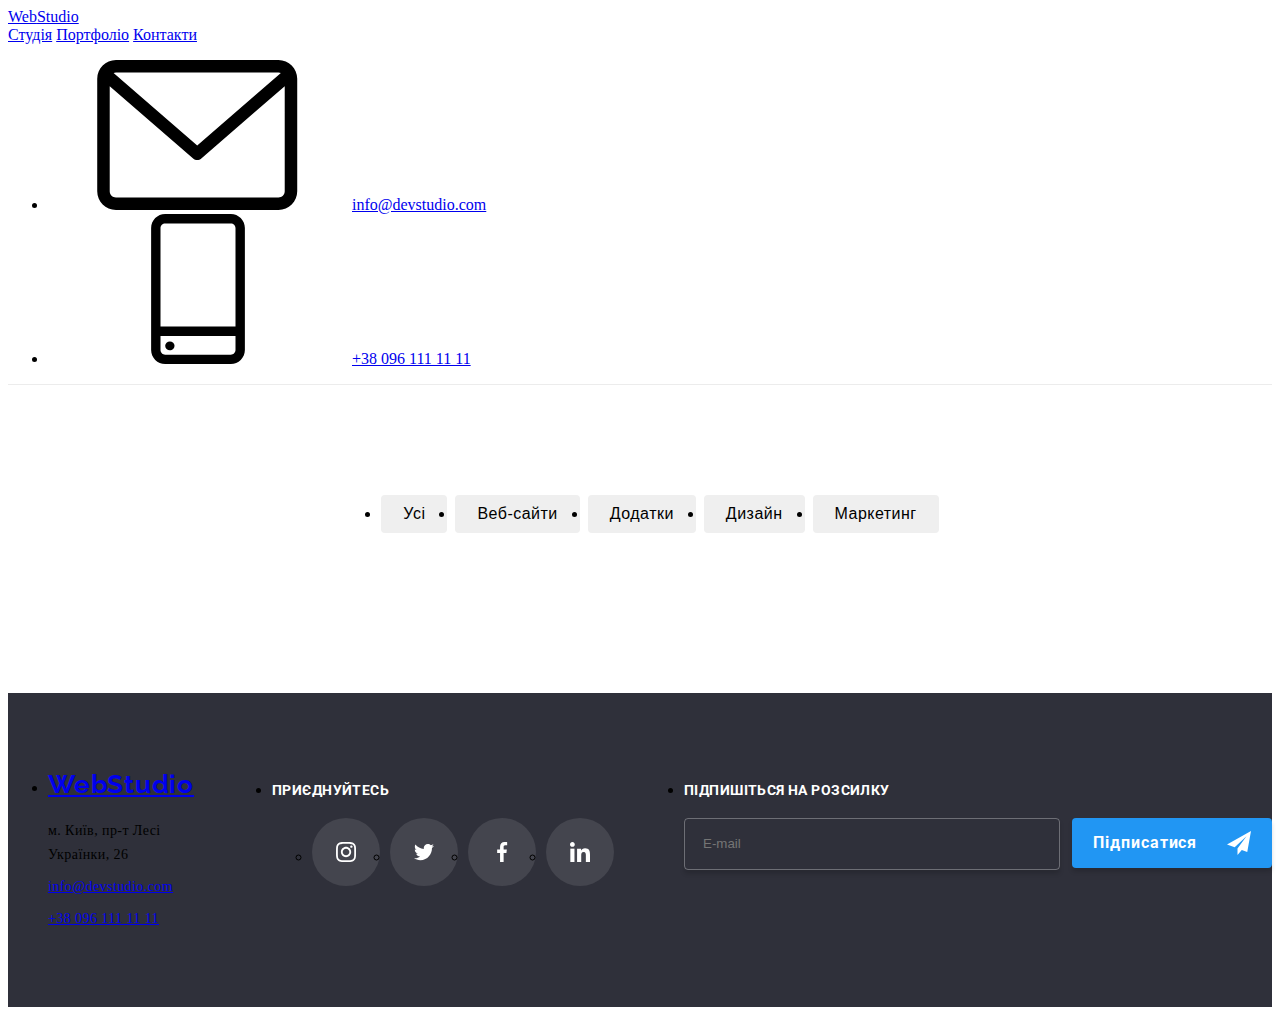
==== portfolio.html @ 3dcf2c0c "lel" ====
<!DOCTYPE html>
<html lang="en">
  <head>
    <meta charset="UTF-8" />
    <meta name="viewport" content="width=device-width, initial-scale=1.0" />
    <title>Document</title>
    <link href="https://unpkg.com/aos@2.3.1/dist/aos.css" rel="stylesheet" />
    <link rel="preconnect" href="https://fonts.googleapis.com" />
    <link rel="preconnect" href="https://fonts.static.com" crossorigin />
    <link
      href="https://fonts.googleapis.com/css2?family=Raleway:wght@700&family=Roboto:wght@400;500;700;900&display=swap"
      rel="stylesheet"
    />

    <link
      rel="stylesheet"
      href="https://cdnjs.cloudflare.com/ajax/libs/modern-normalize/2.0.0/modern-normalize.min.css"
      integrity="sha512-4xo8blKMVCiXpTaLzQSLSw3KFOVPWhm/TRtuPVc4WG6kUgjH6J03IBuG7JZPkcWMxJ5huwaBpOpnwYElP/m6wg=="
      crossorigin="anonymous"
      referrerpolicy="no-referrer"
    />
    <link rel="stylesheet" href="./css/portfoilio.min.css">
  </head>
  <body id="bigbox">
    <header class="top">
      <div class="container">
        <div class="top-container">
          <a href="./index.html" class="top-title"
            >Web<span class="top-span">Studio</span></a
          >
          <nav class="top-navigation">
            <a href="./index.html" class="top-link">Студія</a>
            <a href="./portfolio.html" class="top-link-now">Портфоліо</a>
            <a href="#footer-anchor" class="top-link">Контакти</a>
          </nav>
          <ul class="top-list">
            <li class="top-item">
              <svg class="email">
                <use href="./symboldefts/symbol-defs.svg#icon-mail"></use>
              </svg>
              <a href="mailto:info@devstudio.com" class="top-info"
                >info@devstudio.com</a
              >
            </li>
            <li class="top-item">
              <svg class="phone">
                <use href="./symboldefts/symbol-defs.svg#icon-smartphone"></use>
              </svg>
              <a href="tel:+380961111111" class="top-telephone"
                >+38 096 111 11 11</a
              >
            </li>
          </ul>
        </div>
      </div>
    </header>
    <section class="portfolio">
      <div class="container">
        <div class="portfolio__box">
          <ul class="portfolio__list">
            <li class="portfolio__item" id="portfolio-item">
              <button
                type="button"
                class="portfolio__button"
                onclick="filterSelection('all')"
              >
                Усі
              </button>
            </li>
            <li class="portfolio__item" id="portfolio-item">
              <button
                type="button"
                class="portfolio__button"
                onclick="filterSelection('webs')"
              >
                Веб-сайти
              </button>
            </li>
            <li class="portfolio__item" id="portfolio-item">
              <button
                type="button"
                class="portfolio__button"
                onclick="filterSelection('apps')"
              >
                Додатки
              </button>
            </li>
            <li class="portfolio__item" id="portfolio-item">
              <button
                type="button"
                class="portfolio__button"
                onclick="filterSelection('design')"
              >
                Дизайн
              </button>
            </li>
            <li class="portfolio__item" id="portfolio-item">
              <button
                type="button"
                class="portfolio__button"
                onclick="filterSelection('marketin')"
              >
                Маркетинг
              </button>
            </li>
          </ul>
          <ul class="portfolio__list2">
            <li class="portfolio__item2 webs all">
              <img
                src="./images-for-portfolio/technocrack.webp"
                alt="technocrack"
                class="portfolio__img"
              />
              <div class="portfolio__overlay-holder">
                <p class="porftolio__overlay-text">
                  Ресурс пропонує комплексні пропозиції з різним рівнем
                  функціоналу та сервісів. Все це дозволить відвідувачу отримати
                  вичерпні відомості про компанію чи приватну особу.
                </p>
              </div>
              <h3 class="portfolio__text">Технокряк</h3>
              <p class="portfolio__subtext">Веб-сайт</p>
            </li>
            <li class="portfolio__item2 design all">
              <img
                src="./images-for-portfolio/poster.webp"
                alt="poster"
                class="portfolio__img"
              />
              <div class="portfolio__overlay-holder">
                <p class="porftolio__overlay-text">
                  Ресурс пропонує комплексні пропозиції з різним рівнем
                  функціоналу та сервісів. Все це дозволить відвідувачу отримати
                  вичерпні відомості про компанію чи приватну особу.
                </p>
              </div>
              <h3 class="portfolio__text">Постер New Orlean vs Golden Star</h3>
              <p class="portfolio__subtext">Дизайн</p>
            </li>
            <li class="portfolio__item2 apps all">
              <img
                src="./images-for-portfolio/restauraunt.webp"
                alt="restauraunt"
                class="portfolio__img"
              />
              <div class="portfolio__overlay-holder">
                <p class="porftolio__overlay-text">
                  Ресурс пропонує комплексні пропозиції з різним рівнем
                  функціоналу та сервісів. Все це дозволить відвідувачу отримати
                  вичерпні відомості про компанію чи приватну особу.
                </p>
              </div>
              <h3 class="portfolio__text">Ресторан Seafood</h3>
              <p class="portfolio__subtext">Додаток</p>
            </li>
            <li class="portfolio__item2 marketin all">
              <img
                src="./images-for-portfolio/project-Prime.webp"
                alt="project-Prime"
                class="portfolio__img"
              />
              <div class="portfolio__overlay-holder">
                <p class="porftolio__overlay-text">
                  Ресурс пропонує комплексні пропозиції з різним рівнем
                  функціоналу та сервісів. Все це дозволить відвідувачу отримати
                  вичерпні відомості про компанію чи приватну особу.
                </p>
              </div>
              <h3 class="portfolio__text">Проєкт Prime</h3>
              <p class="portfolio__subtext">Маркетинг</p>
            </li>
            <li class="portfolio__item2 apps all">
              <img
                src="./images-for-portfolio/project-boxes.webp"
                alt="project-boxes"
                class="portfolio__img"
              />
              <div class="portfolio__overlay-holder">
                <p class="porftolio__overlay-text">
                  Ресурс пропонує комплексні пропозиції з різним рівнем
                  функціоналу та сервісів. Все це дозволить відвідувачу отримати
                  вичерпні відомості про компанію чи приватну особу.
                </p>
              </div>
              <h3 class="portfolio__text">Проєкт Boxes</h3>
              <p class="portfolio__subtext">Додаток</p>
            </li>
            <li class="portfolio__item2 webs all">
              <img
                src="./images-for-portfolio/inspiration.webp"
                alt="Inspiration"
                class="portfolio-img"
              />
              <div class="portfolio__overlay-holder">
                <p class="porftolio__overlay-text">
                  Ресурс пропонує комплексні пропозиції з різним рівнем
                  функціоналу та сервісів. Все це дозволить відвідувачу отримати
                  вичерпні відомості про компанію чи приватну особу.
                </p>
              </div>
              <h3 class="portfolio__text">Inspiration has no Borders</h3>
              <p class="portfolio__subtext">Веб-сайт</p>
            </li>
            <li class="portfolio__item2 design all">
              <img
                src="./images-for-portfolio/limited-Edition.webp"
                alt="limited-Edition"
                class="portfolio__img"
              />
              <div class="portfolio__overlay-holder">
                <p class="porftolio__overlay-text">
                  Ресурс пропонує комплексні пропозиції з різним рівнем
                  функціоналу та сервісів. Все це дозволить відвідувачу отримати
                  вичерпні відомості про компанію чи приватну особу.
                </p>
              </div>
              <h3 class="portfolio__text">Видання Limited Edition</h3>
              <p class="portfolio__subtext">Дизайн</p>
            </li>
            <li class="portfolio__item2 marketin all">
              <img
                src="./images-for-portfolio/project-lab.webp"
                alt="project-lab"
                class="portfolio__img"
              />
              <div class="portfolio__overlay-holder">
                <p class="porftolio__overlay-text">
                  Ресурс пропонує комплексні пропозиції з різним рівнем
                  функціоналу та сервісів. Все це дозволить відвідувачу отримати
                  вичерпні відомості про компанію чи приватну особу.
                </p>
              </div>
              <h3 class="portfolio__text">Проєкт LAB</h3>
              <p class="portfolio__subtext">Маркетинг</p>
            </li>
            <li class="portfolio__item2 apps all">
              <img
                src="./images-for-portfolio/growing-buisness.webp"
                alt=""
                class="portfolio__img"
              />
              <div class="portfolio__overlay-holder">
                <p class="porftolio__overlay-text">
                  Ресурс пропонує комплексні пропозиції з різним рівнем
                  функціоналу та сервісів. Все це дозволить відвідувачу отримати
                  вичерпні відомості про компанію чи приватну особу.
                </p>
              </div>
              <h3 class="portfolio__text">Growing Business</h3>
              <p class="portfolio__subtext">Додаток</p>
            </li>
          </ul>
        </div>
      </div>
    </section>
    <footer class="footer" id="footer-anchor">
      <div class="container">
        <ul class="footer__container">
          <li class="footer__item">
            <a href="./index.html" class="footer__title"
              >Web<span class="footer__span">Studio</span></a
            >
            <address class="footer__address">
              м. Київ, пр-т Лесі Українки, 26
            </address>
            <div class="footer__tel-mail">
              <a href="mailto:info@devstudio.com" class="footer__mailto"
                >info@devstudio.com</a
              >
              <a href="tel:+380961111111" class="footer__telephone"
                >+38 096 111 11 11</a
              >
            </div>
          </li>
          <li class="footer__item">
            <h2 class="footer__subtext">приєднуйтесь</h2>
            <ul class="footer__svg-list">
              <li class="footer__svg-item">
                <a href="" class="footer__svg-link">
                  <svg class="footer__svg">
                    <use
                      href="./symboldefts/symbol-defs.svg#icon-instagram"
                    ></use>
                  </svg>
                </a>
              </li>
              <li class="footer__svg-item">
                <a href="" class="footer__svg-link">
                  <svg class="footer__svg">
                    <use
                      href="./symboldefts/symbol-defs.svg#icon-twitter"
                    ></use>
                  </svg>
                </a>
              </li>
              <li class="footer__svg-item">
                <a href="" class="footer__svg-link">
                  <svg class="footer__svg">
                    <use
                      href="./symboldefts/symbol-defs.svg#icon-facebook"
                    ></use>
                  </svg>
                </a>
              </li>
              <li class="footer__svg-item">
                <a href="" class="footer__svg-link">
                  <svg class="footer__svg">
                    <use
                      href="./symboldefts/symbol-defs.svg#icon-linkedin"
                    ></use>
                  </svg>
                </a>
              </li>
            </ul>
          </li>
          <li>
            <h2 class="footer__subtext">Підпишіться на розсилку</h2>
            <div class="footer__emailinput-holder">
              <div class="footer__input-holder">
                <input type="email" placeholder="E-mail" class="footer__input" />
              </div>

              <div class="footer__button-holder">
                <button type="submit" class="footer__button">
                  Підписатися
                  <svg class="footer__button-svg">
                    <use href="./symboldefts/symbol-defs.svg#icon-send"></use>
                  </svg>
                </button>
              </div>
            </div>
          </li>
        </ul>
      </div>
    </footer>
    <script src="https://unpkg.com/aos@2.3.1/dist/aos.js"></script>
    <script>
      AOS.init();
    </script>
    <script src="./js/filter.js"></script>
  </body>
</html>
---- css/portfoilio.min.css ----
@keyframes animation-footer-input-holder{0%{transform:scale(1)}100%{transform:scale(1.1)}}.top{background-color:var(#fff);margin-left:auto;margin-right:auto}.top__container{display:flex;flex-direction:row}.top__title{color:#2196f3;font-family:Raleway;font-size:26px;font-weight:700;line-height:normal;letter-spacing:.78px;margin-top:24px;margin-bottom:24px}.top__span{color:var(#000);font-family:Raleway;font-size:26px;font-weight:700;line-height:normal;letter-spacing:.78px}.top__link-now{color:var(#212121);font-size:14px;font-weight:500;line-height:1.1;letter-spacing:.28px;position:relative;transition-duration:250ms;transition-timing-function:cubic-bezier(0.4, 0, 0.2, 1);transition-property:color}.top__link-now:focus{color:#2196f3;font-size:14px;font-weight:500;line-height:1.1;letter-spacing:.28px}.top__link-now{color:#2196f3}.top__link-now::after{content:"";height:4px;width:100%;border-radius:2px;background-color:#2196f3;display:block;top:43px;left:0;position:absolute}.top__link{color:var(#212121);font-size:14px;font-weight:500;line-height:1.1;letter-spacing:.28px;position:relative;transition-duration:250ms;transition-timing-function:cubic-bezier(0.4, 0, 0.2, 1);transition-property:color,background-color;padding-top:32px;padding-bottom:32px}.top__link:focus{color:#2196f3;font-size:14px;font-weight:500;line-height:1.1;letter-spacing:.28px}.top__link:hover{color:#2196f3}.top__link::after{content:"";height:4px;width:100%;border-radius:2px;background-color:#2196f3;opacity:0;bottom:0;left:0;position:absolute;display:block;transition-property:opacity,transform;transition-duration:250ms;transition-timing-function:cubic-bezier(0.4, 0, 0.2, 1);transform:scale(0)}.top__email{width:16px;height:12px;display:inline;fill:#afb1b8;margin-right:10px;transition-duration:250ms;transition-timing-function:cubic-bezier(0.4, 0, 0.2, 1);transition-property:fill}.top__phone{width:10px;height:16px;display:inline;fill:#afb1b8;margin-right:10px;transition-duration:250ms;transition-timing-function:cubic-bezier(0.4, 0, 0.2, 1);transition-property:fill}.top__link:hover::after{opacity:1;transform:scale(1)}.top__link:focus::after{content:"";height:4px;width:100%;border-radius:2px;background-color:#2196f3;display:block;bottom:0;left:0;position:absolute;border:none;outline:none}.top__navigation{display:flex;gap:50px;justify-content:center;align-items:center;margin-right:318px;margin-left:93px}.top__telephone{color:var(#757575);font-size:14px;font-weight:500;line-height:normal;letter-spacing:.28px;transition-duration:250ms;transition-timing-function:cubic-bezier(0.4, 0, 0.2, 1);transition-property:color}.top__telephone:focus{color:#2196f3;font-size:14px;font-weight:500;line-height:normal;letter-spacing:.28px}.top__telephone:hover{color:#2196f3;font-size:14px;font-weight:500;line-height:normal;letter-spacing:.28px}.top__info{color:var(#757575);font-size:14px;font-weight:500;line-height:normal;letter-spacing:.28px;transition-duration:250ms;transition-timing-function:cubic-bezier(0.4, 0, 0.2, 1);transition-property:color}.top__info:focus{color:#2196f3;font-size:14px;font-weight:500;line-height:normal;letter-spacing:.28px}.top__info:hover{color:#2196f3;font-size:14px;font-weight:500;line-height:normal;letter-spacing:.28px}.top__list{display:flex;align-items:center;gap:30px}.top__item{width:170px;display:flex;align-items:center;transition-duration:250ms;transition-timing-function:cubic-bezier(0.4, 0, 0.2, 1);transition-property:fill}.top__item:hover .top__email{fill:#2196f3}.top__item:hover .top__phone{fill:#2196f3}.portfolio{background-color:var(#fff);padding-top:94px;padding-bottom:94px;border-top:1px solid #ececec}.portfolio__list{display:flex;gap:8px;align-items:center;justify-content:center;margin-bottom:50px}.portfolio__button{color:var(#212121);background-color:var(#f5f4fa);text-align:center;font-size:16px;font-weight:500;line-height:26px;letter-spacing:.48px;border:none;border-radius:4px;padding-top:6px;padding-bottom:6px;padding-left:22px;padding-right:22px;transition-duration:250ms;transition-timing-function:cubic-bezier(0.4, 0, 0.2, 1);transition-property:box-shadow,background-color,color}.portfolio__button:hover{color:var(#fff);text-align:center;font-size:16px;font-weight:500;line-height:26px;letter-spacing:.48px;background-color:var(#2196f3);border-radius:4px;border-color:#f5f4fa;box-shadow:0 2px 2px 0 rgba(0,0,0,.12),0 1px 2px 0 rgba(0,0,0,.08),0 3px 1px 0 rgba(0,0,0,.1)}.portfolio__button:focus{color:var(#fff);text-align:center;font-size:16px;font-weight:500;line-height:26px;letter-spacing:.48px;background-color:var(#2196f3);border-radius:4px;border-color:#f5f4fa;box-shadow:0 2px 2px 0 rgba(0,0,0,.12),0 1px 2px 0 rgba(0,0,0,.08),0 3px 1px 0 rgba(0,0,0,.1)}.portfolio__list2{display:flex;flex-wrap:wrap;gap:30px;justify-content:center;align-items:center}.portfolio__item2{border:1px solid #eee;background:#fff;width:calc((100% - 60px)/3);position:relative;overflow:hidden;transition-duration:250ms;transition-timing-function:cubic-bezier(0.4, 0, 0.2, 1);transition-property:box-shadow;display:none}.portfolio__item2:hover{box-shadow:1px 4px 6px 0px rgba(0,0,0,.16),0px 4px 4px 0px rgba(0,0,0,.06),0px 1px 1px 0px rgba(0,0,0,.12)}.portfolio__img{width:370px;height:294px}.portfolio__text{color:var(#212121);font-size:18px;font-weight:700;line-height:36px;letter-spacing:1.08px;margin-top:20px;padding-left:24px;padding-right:24px}.portfolio__subtext{color:var(#757575);font-size:16px;font-weight:400;line-height:30px;letter-spacing:.48px;padding-bottom:20px;padding-left:24px;padding-right:24px;color:pin}.portfolio__item2:hover .portfolio__overlay-holder{opacity:1;transform:translateY(-25%)}.portfolio__overlay-holder{opacity:0;position:absolute;height:294px;top:18.5%;left:0;display:flex;align-items:center;width:370px;height:294px;background-color:rgba(33,150,243,.9);padding-left:24px;padding-right:24px;transition-duration:250ms;transition-timing-function:cubic-bezier(0.4, 0, 0.2, 1);transition-property:opacity,transform}.portfolio__overlay-text{color:#fff;font-family:Roboto;font-size:18px;font-style:normal;font-weight:400;line-height:28px;letter-spacing:.54px}.footer{background-color:#2f303a;padding-top:60px;padding-bottom:60px}.footer__tel-mail{display:flex;flex-direction:column;flex-wrap:wrap}.footer__title{color:var(#2196f3);font-family:Raleway;font-size:26px;font-weight:700;line-height:normal;letter-spacing:.78px}.footer__span{color:var(#fff);font-family:Raleway;font-size:26px;font-style:normal;font-weight:700;line-height:normal;letter-spacing:.78px}.footer__address{color:var(#fff);font-size:14px;font-style:normal;font-weight:400;line-height:24px;letter-spacing:.42px;margin-top:20px;margin-bottom:8px}.footer__mailto{color:var(rgba(255, 255, 255, 0.6));font-size:14px;font-weight:400;line-height:24px;letter-spacing:.42px;margin-bottom:8px}.footer__telephone{color:var(rgba(255, 255, 255, 0.6));font-size:14px;font-weight:400;line-height:24px;letter-spacing:.42px}.footer__svg-item:hover .footer__svg{fill:#fff}.footer__svg-list{display:flex;gap:10px}.footer__svg{width:20px;height:20px;fill:#fff;transition-duration:250ms;transition-timing-function:cubic-bezier(0.4, 0, 0.2, 1);transition-property:fill}.footer__svg-item:hover{background-color:#2196f3;border-radius:50%}.footer__svg-item:focus{background-color:#2196f3;border-radius:50%}.footer__svg-link{width:44px;height:44px;text-align:center;display:flex;align-items:center;justify-content:center;border-radius:50%;width:44px;height:44px;padding-left:12px;padding-top:12px;padding-right:12px;padding-bottom:12px;border-radius:50%;background-color:rgba(255,255,255,.1);transition-duration:250ms;transition-timing-function:cubic-bezier(0.4, 0, 0.2, 1);transition-property:border,background-color}.footer__svg-link:focus{outline:none;border:1px solid #2196f3;background-color:#2196f3}.footer__svg-item{border-radius:50%;transition-duration:250ms;transition-timing-function:cubic-bezier(0.4, 0, 0.2, 1);transition-property:border-radius,background-color}.footer__container{display:flex;gap:70px}.footer__subtext{color:#fff;margin-bottom:20px;font-family:Roboto;font-size:14px;font-style:normal;font-weight:700;line-height:normal;letter-spacing:.42px;text-transform:uppercase;margin-right:90px}.footer__input-holder{width:358px;height:50px;border-radius:4px;border:1px solid rgba(255,255,255,.3);background:rgba(33,150,243,0);box-shadow:0px 4px 4px 0px rgba(0,0,0,.15);display:flex;align-items:center;padding-left:16px}.footer__input{background-color:#2f303a;outline:none;border:none;color:rgba(255,255,255,.6)}.footer__emailinput-holder{display:flex;animation-name:animation-footer-input-holder;animation-timing-function:linear;animation-duration:1.5s;animation-iteration-count:infinite;animation-direction:alternate-reverse}.footer__svg-link:focus .footer__svg{fill:#fff}.footer__button{margin-left:12px;border-radius:4px;background:#2196f3;box-shadow:0px 4px 4px 0px rgba(0,0,0,.15);width:200px;height:50px;border:none;color:#fff;text-align:center;font-family:Roboto;font-size:16px;font-style:normal;font-weight:700;line-height:30px;letter-spacing:.96px;fill:#fff;display:flex;align-items:center;justify-content:space-around}.footer__button-svg{width:24px;height:24px}.show{display:block}/*# sourceMappingURL=portfoilio.min.css.map */
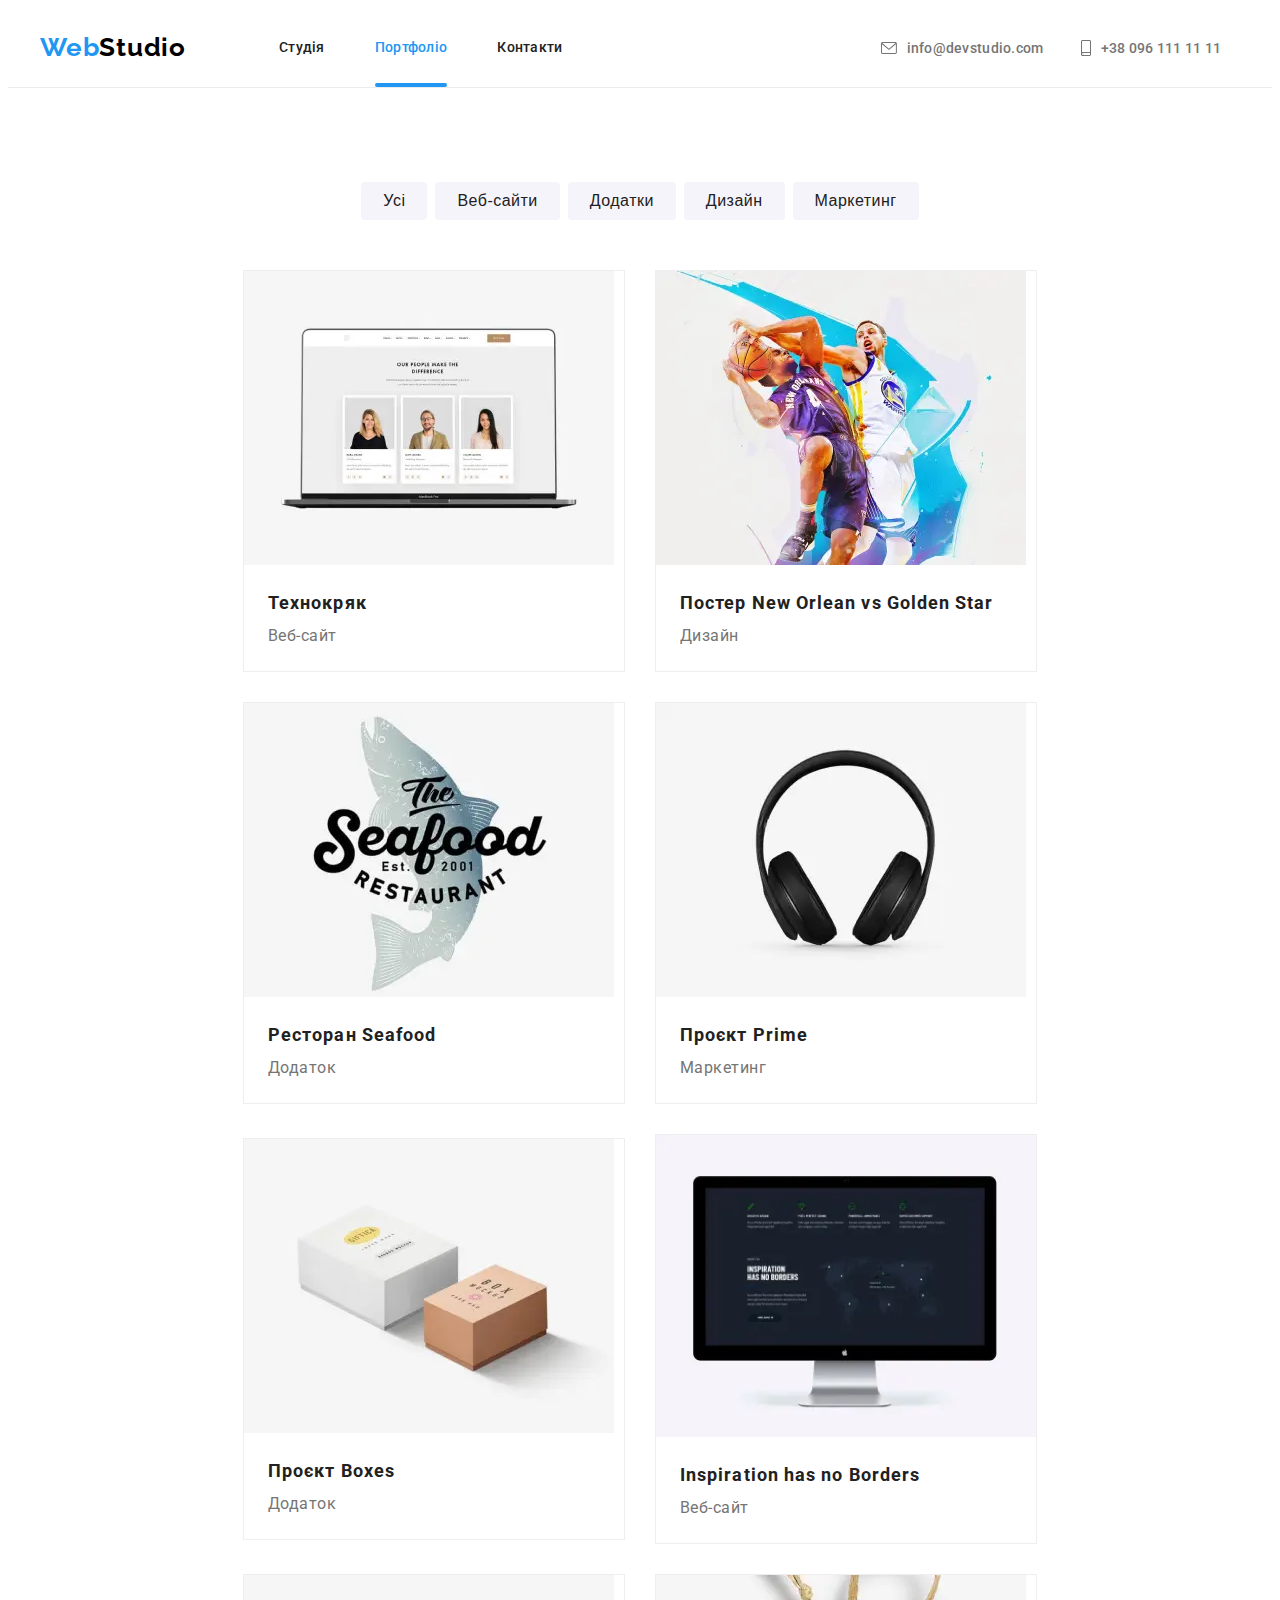
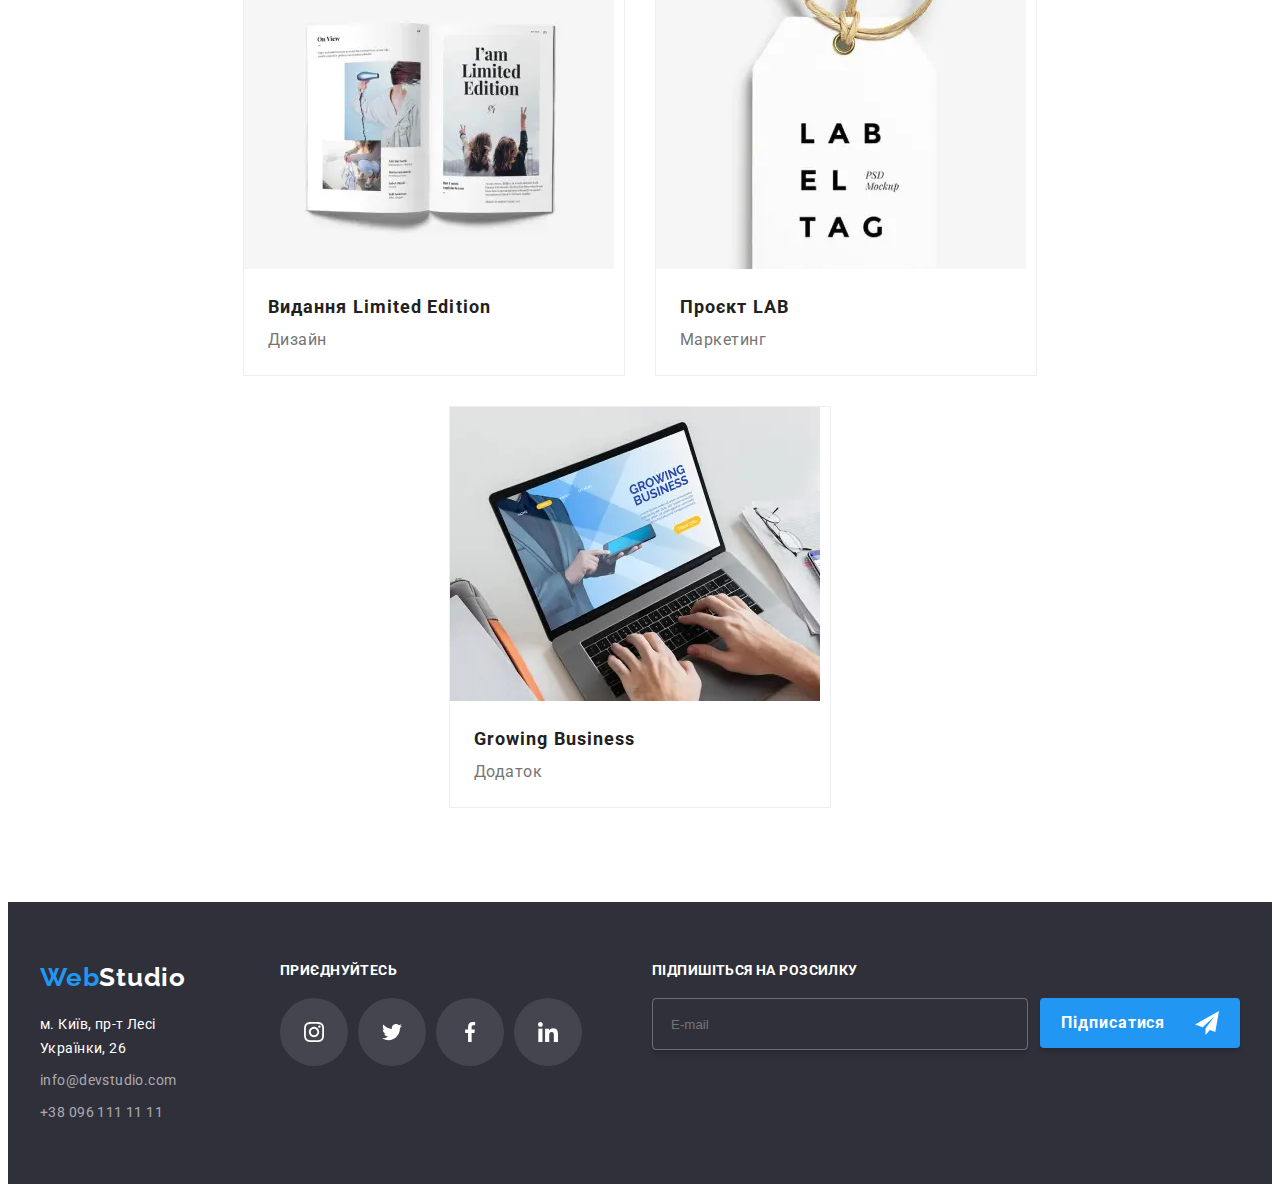
==== commit ce9d676a: "dz-10" ====
--- a/portfolio.html
+++ b/portfolio.html
@@ -24,29 +24,29 @@
   <body id="bigbox">
     <header class="top">
       <div class="container">
-        <div class="top-container">
-          <a href="./index.html" class="top-title"
-            >Web<span class="top-span">Studio</span></a
+        <div class="top__container">
+          <a href="./index.html" class="top__title"
+            >Web<span class="top__span">Studio</span></a
           >
-          <nav class="top-navigation">
-            <a href="./index.html" class="top-link">Студія</a>
-            <a href="./portfolio.html" class="top-link-now">Портфоліо</a>
-            <a href="#footer-anchor" class="top-link">Контакти</a>
+          <nav class="top__navigation">
+            <a href="./index.html" class="top__link">Студія</a>
+            <a href="./portfolio.html" class="top__link-now">Портфоліо</a>
+            <a href="#footer-anchor" class="top__link">Контакти</a>
           </nav>
-          <ul class="top-list">
-            <li class="top-item">
-              <svg class="email">
+          <ul class="top__list">
+            <li class="top__item">
+              <svg class="top__email">
                 <use href="./symboldefts/symbol-defs.svg#icon-mail"></use>
               </svg>
-              <a href="mailto:info@devstudio.com" class="top-info"
+              <a href="mailto:info@devstudio.com" class="top__info"
                 >info@devstudio.com</a
               >
             </li>
-            <li class="top-item">
-              <svg class="phone">
+            <li class="top__item">
+              <svg class="top__phone">
                 <use href="./symboldefts/symbol-defs.svg#icon-smartphone"></use>
               </svg>
-              <a href="tel:+380961111111" class="top-telephone"
+              <a href="tel:+380961111111" class="top__telephone"
                 >+38 096 111 11 11</a
               >
             </li>
--- a/css/portfoilio.min.css
+++ b/css/portfoilio.min.css
@@ -1 +1 @@
-@keyframes animation-footer-input-holder{0%{transform:scale(1)}100%{transform:scale(1.1)}}.top{background-color:var(#fff);margin-left:auto;margin-right:auto}.top__container{display:flex;flex-direction:row}.top__title{color:#2196f3;font-family:Raleway;font-size:26px;font-weight:700;line-height:normal;letter-spacing:.78px;margin-top:24px;margin-bottom:24px}.top__span{color:var(#000);font-family:Raleway;font-size:26px;font-weight:700;line-height:normal;letter-spacing:.78px}.top__link-now{color:var(#212121);font-size:14px;font-weight:500;line-height:1.1;letter-spacing:.28px;position:relative;transition-duration:250ms;transition-timing-function:cubic-bezier(0.4, 0, 0.2, 1);transition-property:color}.top__link-now:focus{color:#2196f3;font-size:14px;font-weight:500;line-height:1.1;letter-spacing:.28px}.top__link-now{color:#2196f3}.top__link-now::after{content:"";height:4px;width:100%;border-radius:2px;background-color:#2196f3;display:block;top:43px;left:0;position:absolute}.top__link{color:var(#212121);font-size:14px;font-weight:500;line-height:1.1;letter-spacing:.28px;position:relative;transition-duration:250ms;transition-timing-function:cubic-bezier(0.4, 0, 0.2, 1);transition-property:color,background-color;padding-top:32px;padding-bottom:32px}.top__link:focus{color:#2196f3;font-size:14px;font-weight:500;line-height:1.1;letter-spacing:.28px}.top__link:hover{color:#2196f3}.top__link::after{content:"";height:4px;width:100%;border-radius:2px;background-color:#2196f3;opacity:0;bottom:0;left:0;position:absolute;display:block;transition-property:opacity,transform;transition-duration:250ms;transition-timing-function:cubic-bezier(0.4, 0, 0.2, 1);transform:scale(0)}.top__email{width:16px;height:12px;display:inline;fill:#afb1b8;margin-right:10px;transition-duration:250ms;transition-timing-function:cubic-bezier(0.4, 0, 0.2, 1);transition-property:fill}.top__phone{width:10px;height:16px;display:inline;fill:#afb1b8;margin-right:10px;transition-duration:250ms;transition-timing-function:cubic-bezier(0.4, 0, 0.2, 1);transition-property:fill}.top__link:hover::after{opacity:1;transform:scale(1)}.top__link:focus::after{content:"";height:4px;width:100%;border-radius:2px;background-color:#2196f3;display:block;bottom:0;left:0;position:absolute;border:none;outline:none}.top__navigation{display:flex;gap:50px;justify-content:center;align-items:center;margin-right:318px;margin-left:93px}.top__telephone{color:var(#757575);font-size:14px;font-weight:500;line-height:normal;letter-spacing:.28px;transition-duration:250ms;transition-timing-function:cubic-bezier(0.4, 0, 0.2, 1);transition-property:color}.top__telephone:focus{color:#2196f3;font-size:14px;font-weight:500;line-height:normal;letter-spacing:.28px}.top__telephone:hover{color:#2196f3;font-size:14px;font-weight:500;line-height:normal;letter-spacing:.28px}.top__info{color:var(#757575);font-size:14px;font-weight:500;line-height:normal;letter-spacing:.28px;transition-duration:250ms;transition-timing-function:cubic-bezier(0.4, 0, 0.2, 1);transition-property:color}.top__info:focus{color:#2196f3;font-size:14px;font-weight:500;line-height:normal;letter-spacing:.28px}.top__info:hover{color:#2196f3;font-size:14px;font-weight:500;line-height:normal;letter-spacing:.28px}.top__list{display:flex;align-items:center;gap:30px}.top__item{width:170px;display:flex;align-items:center;transition-duration:250ms;transition-timing-function:cubic-bezier(0.4, 0, 0.2, 1);transition-property:fill}.top__item:hover .top__email{fill:#2196f3}.top__item:hover .top__phone{fill:#2196f3}.portfolio{background-color:var(#fff);padding-top:94px;padding-bottom:94px;border-top:1px solid #ececec}.portfolio__list{display:flex;gap:8px;align-items:center;justify-content:center;margin-bottom:50px}.portfolio__button{color:var(#212121);background-color:var(#f5f4fa);text-align:center;font-size:16px;font-weight:500;line-height:26px;letter-spacing:.48px;border:none;border-radius:4px;padding-top:6px;padding-bottom:6px;padding-left:22px;padding-right:22px;transition-duration:250ms;transition-timing-function:cubic-bezier(0.4, 0, 0.2, 1);transition-property:box-shadow,background-color,color}.portfolio__button:hover{color:var(#fff);text-align:center;font-size:16px;font-weight:500;line-height:26px;letter-spacing:.48px;background-color:var(#2196f3);border-radius:4px;border-color:#f5f4fa;box-shadow:0 2px 2px 0 rgba(0,0,0,.12),0 1px 2px 0 rgba(0,0,0,.08),0 3px 1px 0 rgba(0,0,0,.1)}.portfolio__button:focus{color:var(#fff);text-align:center;font-size:16px;font-weight:500;line-height:26px;letter-spacing:.48px;background-color:var(#2196f3);border-radius:4px;border-color:#f5f4fa;box-shadow:0 2px 2px 0 rgba(0,0,0,.12),0 1px 2px 0 rgba(0,0,0,.08),0 3px 1px 0 rgba(0,0,0,.1)}.portfolio__list2{display:flex;flex-wrap:wrap;gap:30px;justify-content:center;align-items:center}.portfolio__item2{border:1px solid #eee;background:#fff;width:calc((100% - 60px)/3);position:relative;overflow:hidden;transition-duration:250ms;transition-timing-function:cubic-bezier(0.4, 0, 0.2, 1);transition-property:box-shadow;display:none}.portfolio__item2:hover{box-shadow:1px 4px 6px 0px rgba(0,0,0,.16),0px 4px 4px 0px rgba(0,0,0,.06),0px 1px 1px 0px rgba(0,0,0,.12)}.portfolio__img{width:370px;height:294px}.portfolio__text{color:var(#212121);font-size:18px;font-weight:700;line-height:36px;letter-spacing:1.08px;margin-top:20px;padding-left:24px;padding-right:24px}.portfolio__subtext{color:var(#757575);font-size:16px;font-weight:400;line-height:30px;letter-spacing:.48px;padding-bottom:20px;padding-left:24px;padding-right:24px;color:pin}.portfolio__item2:hover .portfolio__overlay-holder{opacity:1;transform:translateY(-25%)}.portfolio__overlay-holder{opacity:0;position:absolute;height:294px;top:18.5%;left:0;display:flex;align-items:center;width:370px;height:294px;background-color:rgba(33,150,243,.9);padding-left:24px;padding-right:24px;transition-duration:250ms;transition-timing-function:cubic-bezier(0.4, 0, 0.2, 1);transition-property:opacity,transform}.portfolio__overlay-text{color:#fff;font-family:Roboto;font-size:18px;font-style:normal;font-weight:400;line-height:28px;letter-spacing:.54px}.footer{background-color:#2f303a;padding-top:60px;padding-bottom:60px}.footer__tel-mail{display:flex;flex-direction:column;flex-wrap:wrap}.footer__title{color:var(#2196f3);font-family:Raleway;font-size:26px;font-weight:700;line-height:normal;letter-spacing:.78px}.footer__span{color:var(#fff);font-family:Raleway;font-size:26px;font-style:normal;font-weight:700;line-height:normal;letter-spacing:.78px}.footer__address{color:var(#fff);font-size:14px;font-style:normal;font-weight:400;line-height:24px;letter-spacing:.42px;margin-top:20px;margin-bottom:8px}.footer__mailto{color:var(rgba(255, 255, 255, 0.6));font-size:14px;font-weight:400;line-height:24px;letter-spacing:.42px;margin-bottom:8px}.footer__telephone{color:var(rgba(255, 255, 255, 0.6));font-size:14px;font-weight:400;line-height:24px;letter-spacing:.42px}.footer__svg-item:hover .footer__svg{fill:#fff}.footer__svg-list{display:flex;gap:10px}.footer__svg{width:20px;height:20px;fill:#fff;transition-duration:250ms;transition-timing-function:cubic-bezier(0.4, 0, 0.2, 1);transition-property:fill}.footer__svg-item:hover{background-color:#2196f3;border-radius:50%}.footer__svg-item:focus{background-color:#2196f3;border-radius:50%}.footer__svg-link{width:44px;height:44px;text-align:center;display:flex;align-items:center;justify-content:center;border-radius:50%;width:44px;height:44px;padding-left:12px;padding-top:12px;padding-right:12px;padding-bottom:12px;border-radius:50%;background-color:rgba(255,255,255,.1);transition-duration:250ms;transition-timing-function:cubic-bezier(0.4, 0, 0.2, 1);transition-property:border,background-color}.footer__svg-link:focus{outline:none;border:1px solid #2196f3;background-color:#2196f3}.footer__svg-item{border-radius:50%;transition-duration:250ms;transition-timing-function:cubic-bezier(0.4, 0, 0.2, 1);transition-property:border-radius,background-color}.footer__container{display:flex;gap:70px}.footer__subtext{color:#fff;margin-bottom:20px;font-family:Roboto;font-size:14px;font-style:normal;font-weight:700;line-height:normal;letter-spacing:.42px;text-transform:uppercase;margin-right:90px}.footer__input-holder{width:358px;height:50px;border-radius:4px;border:1px solid rgba(255,255,255,.3);background:rgba(33,150,243,0);box-shadow:0px 4px 4px 0px rgba(0,0,0,.15);display:flex;align-items:center;padding-left:16px}.footer__input{background-color:#2f303a;outline:none;border:none;color:rgba(255,255,255,.6)}.footer__emailinput-holder{display:flex;animation-name:animation-footer-input-holder;animation-timing-function:linear;animation-duration:1.5s;animation-iteration-count:infinite;animation-direction:alternate-reverse}.footer__svg-link:focus .footer__svg{fill:#fff}.footer__button{margin-left:12px;border-radius:4px;background:#2196f3;box-shadow:0px 4px 4px 0px rgba(0,0,0,.15);width:200px;height:50px;border:none;color:#fff;text-align:center;font-family:Roboto;font-size:16px;font-style:normal;font-weight:700;line-height:30px;letter-spacing:.96px;fill:#fff;display:flex;align-items:center;justify-content:space-around}.footer__button-svg{width:24px;height:24px}.show{display:block}/*# sourceMappingURL=portfoilio.min.css.map */+.container{width:1200px;margin:0 auto;padding-left:15px;padding-right:15px}#bigbox{background-color:#fff;font-family:Roboto}@keyframes animation-footer-input-holder{0%{transform:scale(1)}100%{transform:scale(1.1)}}h1,h2,h3,p,a{margin:0}li,ul{padding:0;margin:0;list-style:none}button{cursor:pointer}a{text-decoration:none}img{display:block;width:100%;max-width:100%}.top{background-color:#fff;margin-left:auto;margin-right:auto}.top__container{display:flex;flex-direction:row}.top__title{color:#2196f3;font-family:Raleway;font-size:26px;font-weight:700;line-height:normal;letter-spacing:.78px;margin-top:24px;margin-bottom:24px}.top__span{color:#000;font-family:Raleway;font-size:26px;font-weight:700;line-height:normal;letter-spacing:.78px}.top__link-now{color:#212121;font-size:14px;font-weight:500;line-height:1.1;letter-spacing:.28px;position:relative;transition-duration:250ms;transition-timing-function:cubic-bezier(0.4, 0, 0.2, 1);transition-property:color}.top__link-now:focus{color:#2196f3;font-size:14px;font-weight:500;line-height:1.1;letter-spacing:.28px}.top__link-now{color:#2196f3}.top__link-now::after{content:"";height:4px;width:100%;border-radius:2px;background-color:#2196f3;display:block;top:43px;left:0;position:absolute}.top__link{color:#212121;font-size:14px;font-weight:500;line-height:1.1;letter-spacing:.28px;position:relative;transition-duration:250ms;transition-timing-function:cubic-bezier(0.4, 0, 0.2, 1);transition-property:color,background-color;padding-top:32px;padding-bottom:32px}.top__link:focus{color:#2196f3;font-size:14px;font-weight:500;line-height:1.1;letter-spacing:.28px}.top__link:hover{color:#2196f3}.top__link::after{content:"";height:4px;width:100%;border-radius:2px;background-color:#2196f3;opacity:0;bottom:0;left:0;position:absolute;display:block;transition-property:opacity,transform;transition-duration:250ms;transition-timing-function:cubic-bezier(0.4, 0, 0.2, 1);transform:scale(0)}.top__email{width:16px;height:12px;display:inline;fill:#757575;margin-right:10px;transition-duration:250ms;transition-timing-function:cubic-bezier(0.4, 0, 0.2, 1);transition-property:fill}.top__phone{width:10px;height:16px;display:inline;fill:#757575;margin-right:10px;transition-duration:250ms;transition-timing-function:cubic-bezier(0.4, 0, 0.2, 1);transition-property:fill}.top__link:hover::after{opacity:1;transform:scale(1)}.top__link:focus::after{content:"";height:4px;width:100%;border-radius:2px;background-color:#2196f3;display:block;bottom:0;left:0;position:absolute;border:none;outline:none}.top__navigation{display:flex;gap:50px;justify-content:center;align-items:center;margin-right:318px;margin-left:93px}.top__telephone{color:#757575;font-size:14px;font-weight:500;line-height:normal;letter-spacing:.28px;transition-duration:250ms;transition-timing-function:cubic-bezier(0.4, 0, 0.2, 1);transition-property:color}.top__telephone:focus{color:#2196f3;font-size:14px;font-weight:500;line-height:normal;letter-spacing:.28px}.top__telephone:hover{color:#2196f3;font-size:14px;font-weight:500;line-height:normal;letter-spacing:.28px}.top__info{color:#757575;font-size:14px;font-weight:500;line-height:normal;letter-spacing:.28px;transition-duration:250ms;transition-timing-function:cubic-bezier(0.4, 0, 0.2, 1);transition-property:color}.top__info:focus{color:#2196f3;font-size:14px;font-weight:500;line-height:normal;letter-spacing:.28px}.top__info:hover{color:#2196f3;font-size:14px;font-weight:500;line-height:normal;letter-spacing:.28px}.top__list{display:flex;align-items:center;gap:30px}.top__item{width:170px;display:flex;align-items:center;transition-duration:250ms;transition-timing-function:cubic-bezier(0.4, 0, 0.2, 1);transition-property:fill}.top__item:hover .top__email{fill:#2196f3}.top__item:hover .top__phone{fill:#2196f3}.portfolio{background-color:#fff;padding-top:94px;padding-bottom:94px;border-top:1px solid #ececec}.portfolio__list{display:flex;gap:8px;align-items:center;justify-content:center;margin-bottom:50px}.portfolio__button{color:#212121;background-color:#f5f4fa;text-align:center;font-size:16px;font-weight:500;line-height:26px;letter-spacing:.48px;border:none;border-radius:4px;padding-top:6px;padding-bottom:6px;padding-left:22px;padding-right:22px;transition-duration:250ms;transition-timing-function:cubic-bezier(0.4, 0, 0.2, 1);transition-property:box-shadow,background-color,color}.portfolio__button:hover{color:#fff;text-align:center;font-size:16px;font-weight:500;line-height:26px;letter-spacing:.48px;background-color:#2196f3;border-radius:4px;border-color:#f5f4fa;box-shadow:0 2px 2px 0 rgba(0,0,0,.12),0 1px 2px 0 rgba(0,0,0,.08),0 3px 1px 0 rgba(0,0,0,.1)}.portfolio__button:focus{color:#fff;text-align:center;font-size:16px;font-weight:500;line-height:26px;letter-spacing:.48px;background-color:#2196f3;border-radius:4px;border-color:#f5f4fa;box-shadow:0 2px 2px 0 rgba(0,0,0,.12),0 1px 2px 0 rgba(0,0,0,.08),0 3px 1px 0 rgba(0,0,0,.1)}.portfolio__list2{display:flex;flex-wrap:wrap;gap:30px;justify-content:center;align-items:center}.portfolio__item2{border:1px solid #eee;background:#fff;width:calc((100% - 60px)/3);position:relative;overflow:hidden;transition-duration:250ms;transition-timing-function:cubic-bezier(0.4, 0, 0.2, 1);transition-property:box-shadow}.portfolio__item2:hover{box-shadow:1px 4px 6px 0px rgba(0,0,0,.16),0px 4px 4px 0px rgba(0,0,0,.06),0px 1px 1px 0px rgba(0,0,0,.12)}.portfolio__img{width:370px;height:294px}.portfolio__text{color:#212121;font-size:18px;font-weight:700;line-height:36px;letter-spacing:1.08px;margin-top:20px;padding-left:24px;padding-right:24px}.portfolio__subtext{color:#757575;font-size:16px;font-weight:400;line-height:30px;letter-spacing:.48px;padding-bottom:20px;padding-left:24px;padding-right:24px;color:pin}.portfolio__item2:hover .portfolio__overlay-holder{opacity:1;transform:translateY(-25%)}.portfolio__overlay-holder{opacity:0;position:absolute;height:294px;top:18.5%;left:0;display:flex;align-items:center;width:370px;height:294px;background-color:rgba(33,150,243,.9);padding-left:24px;padding-right:24px;transition-duration:250ms;transition-timing-function:cubic-bezier(0.4, 0, 0.2, 1);transition-property:opacity,transform}.portfolio__overlay-text{color:#fff;font-family:Roboto;font-size:18px;font-style:normal;font-weight:400;line-height:28px;letter-spacing:.54px}.footer{background-color:#2f303a;padding-top:60px;padding-bottom:60px}.footer__tel-mail{display:flex;flex-direction:column;flex-wrap:wrap}.footer__title{color:#2196f3;font-family:Raleway;font-size:26px;font-weight:700;line-height:normal;letter-spacing:.78px}.footer__span{color:#fff;font-family:Raleway;font-size:26px;font-style:normal;font-weight:700;line-height:normal;letter-spacing:.78px}.footer__address{color:#fff;font-size:14px;font-style:normal;font-weight:400;line-height:24px;letter-spacing:.42px;margin-top:20px;margin-bottom:8px}.footer__mailto{color:rgba(255,255,255,.6);font-size:14px;font-weight:400;line-height:24px;letter-spacing:.42px;margin-bottom:8px}.footer__telephone{color:rgba(255,255,255,.6);font-size:14px;font-weight:400;line-height:24px;letter-spacing:.42px}.footer__svg-item:hover .footer__svg{fill:#fff}.footer__svg-list{display:flex;gap:10px}.footer__svg{width:20px;height:20px;fill:#fff;transition-duration:250ms;transition-timing-function:cubic-bezier(0.4, 0, 0.2, 1);transition-property:fill}.footer__svg-item:hover{background-color:#2196f3;border-radius:50%}.footer__svg-item:focus{background-color:#2196f3;border-radius:50%}.footer__svg-link{width:44px;height:44px;text-align:center;display:flex;align-items:center;justify-content:center;border-radius:50%;width:44px;height:44px;padding-left:12px;padding-top:12px;padding-right:12px;padding-bottom:12px;border-radius:50%;background-color:rgba(255,255,255,.1);transition-duration:250ms;transition-timing-function:cubic-bezier(0.4, 0, 0.2, 1);transition-property:border,background-color}.footer__svg-link:focus{outline:none;border:1px solid #2196f3;background-color:#2196f3}.footer__svg-item{border-radius:50%;transition-duration:250ms;transition-timing-function:cubic-bezier(0.4, 0, 0.2, 1);transition-property:border-radius,background-color}.footer__container{display:flex;gap:70px}.footer__subtext{color:#fff;margin-bottom:20px;font-family:Roboto;font-size:14px;font-style:normal;font-weight:700;line-height:normal;letter-spacing:.42px;text-transform:uppercase;margin-right:90px}.footer__input-holder{width:358px;height:50px;border-radius:4px;border:1px solid rgba(255,255,255,.3);background:rgba(33,150,243,0);box-shadow:0px 4px 4px 0px rgba(0,0,0,.15);display:flex;align-items:center;padding-left:16px}.footer__input{background-color:#2f303a;outline:none;border:none;color:rgba(255,255,255,.6)}.footer__emailinput-holder{display:flex;animation-name:animation-footer-input-holder;animation-timing-function:linear;animation-duration:1.5s;animation-iteration-count:infinite;animation-direction:alternate-reverse}.footer__svg-link:focus .footer__svg{fill:#fff}.footer__button{margin-left:12px;border-radius:4px;background:#2196f3;box-shadow:0px 4px 4px 0px rgba(0,0,0,.15);width:200px;height:50px;border:none;color:#fff;text-align:center;font-family:Roboto;font-size:16px;font-style:normal;font-weight:700;line-height:30px;letter-spacing:.96px;fill:#fff;display:flex;align-items:center;justify-content:space-around}.footer__button-svg{width:24px;height:24px}.show{display:block}/*# sourceMappingURL=portfoilio.min.css.map */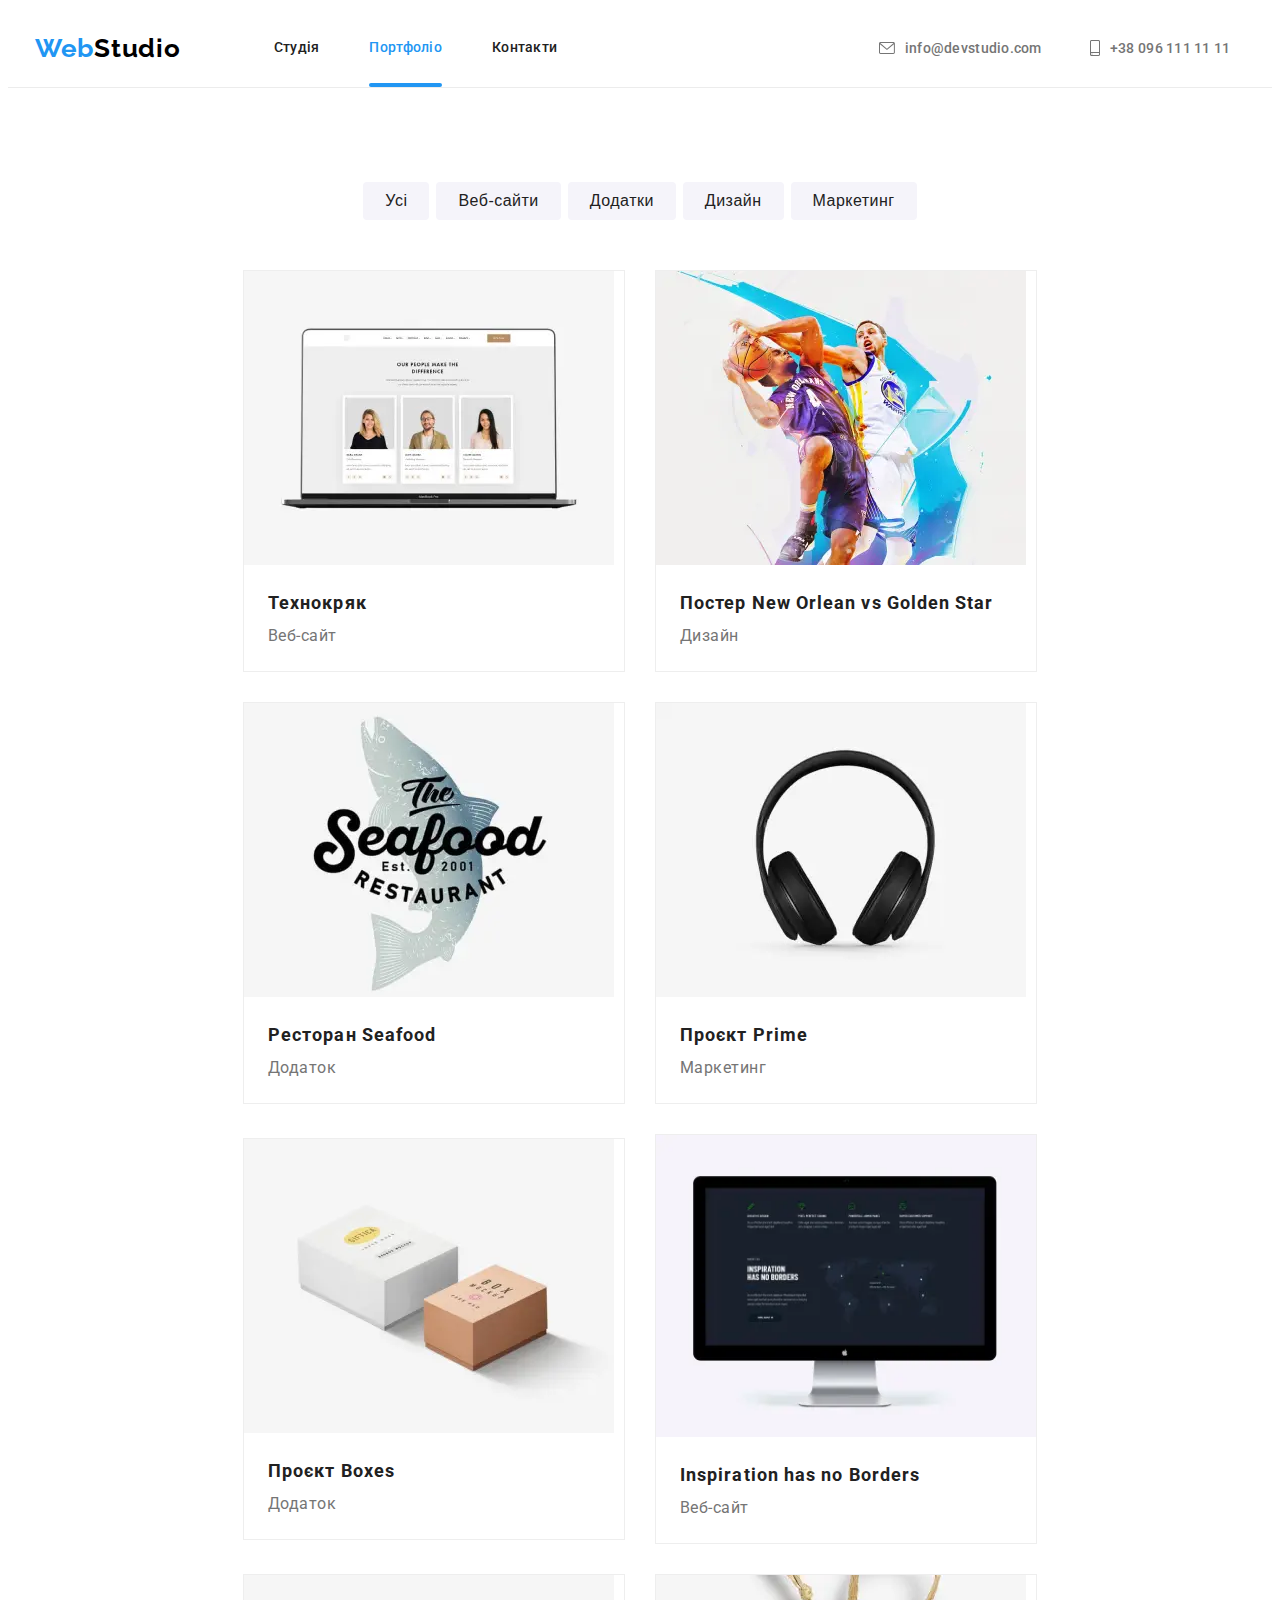
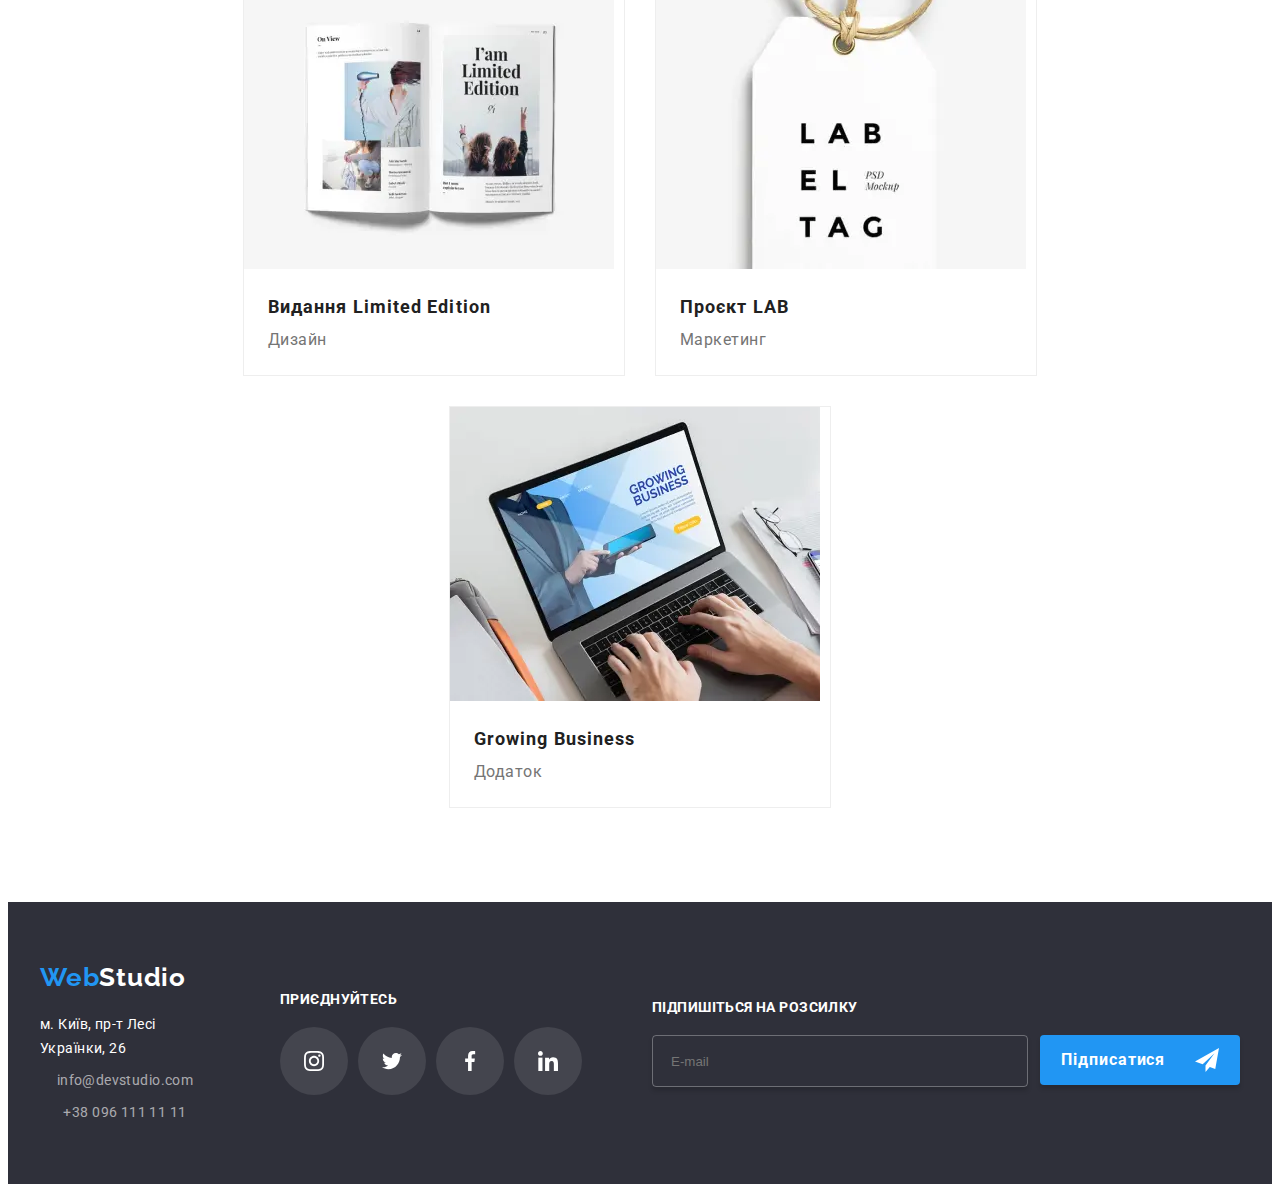
==== commit bcf3e61d: "prob-dz-11?" ====
--- a/portfolio.html
+++ b/portfolio.html
@@ -19,7 +19,7 @@
       crossorigin="anonymous"
       referrerpolicy="no-referrer"
     />
-    <link rel="stylesheet" href="./css/portfoilio.min.css">
+    <link rel="stylesheet" href="./css/portfoilio.min.css" />
   </head>
   <body id="bigbox">
     <header class="top">
@@ -317,7 +317,11 @@
             <h2 class="footer__subtext">Підпишіться на розсилку</h2>
             <div class="footer__emailinput-holder">
               <div class="footer__input-holder">
-                <input type="email" placeholder="E-mail" class="footer__input" />
+                <input
+                  type="email"
+                  placeholder="E-mail"
+                  class="footer__input"
+                />
               </div>
 
               <div class="footer__button-holder">
--- a/css/portfoilio.min.css
+++ b/css/portfoilio.min.css
@@ -1 +1 @@
-.container{width:1200px;margin:0 auto;padding-left:15px;padding-right:15px}#bigbox{background-color:#fff;font-family:Roboto}@keyframes animation-footer-input-holder{0%{transform:scale(1)}100%{transform:scale(1.1)}}h1,h2,h3,p,a{margin:0}li,ul{padding:0;margin:0;list-style:none}button{cursor:pointer}a{text-decoration:none}img{display:block;width:100%;max-width:100%}.top{background-color:#fff;margin-left:auto;margin-right:auto}.top__container{display:flex;flex-direction:row}.top__title{color:#2196f3;font-family:Raleway;font-size:26px;font-weight:700;line-height:normal;letter-spacing:.78px;margin-top:24px;margin-bottom:24px}.top__span{color:#000;font-family:Raleway;font-size:26px;font-weight:700;line-height:normal;letter-spacing:.78px}.top__link-now{color:#212121;font-size:14px;font-weight:500;line-height:1.1;letter-spacing:.28px;position:relative;transition-duration:250ms;transition-timing-function:cubic-bezier(0.4, 0, 0.2, 1);transition-property:color}.top__link-now:focus{color:#2196f3;font-size:14px;font-weight:500;line-height:1.1;letter-spacing:.28px}.top__link-now{color:#2196f3}.top__link-now::after{content:"";height:4px;width:100%;border-radius:2px;background-color:#2196f3;display:block;top:43px;left:0;position:absolute}.top__link{color:#212121;font-size:14px;font-weight:500;line-height:1.1;letter-spacing:.28px;position:relative;transition-duration:250ms;transition-timing-function:cubic-bezier(0.4, 0, 0.2, 1);transition-property:color,background-color;padding-top:32px;padding-bottom:32px}.top__link:focus{color:#2196f3;font-size:14px;font-weight:500;line-height:1.1;letter-spacing:.28px}.top__link:hover{color:#2196f3}.top__link::after{content:"";height:4px;width:100%;border-radius:2px;background-color:#2196f3;opacity:0;bottom:0;left:0;position:absolute;display:block;transition-property:opacity,transform;transition-duration:250ms;transition-timing-function:cubic-bezier(0.4, 0, 0.2, 1);transform:scale(0)}.top__email{width:16px;height:12px;display:inline;fill:#757575;margin-right:10px;transition-duration:250ms;transition-timing-function:cubic-bezier(0.4, 0, 0.2, 1);transition-property:fill}.top__phone{width:10px;height:16px;display:inline;fill:#757575;margin-right:10px;transition-duration:250ms;transition-timing-function:cubic-bezier(0.4, 0, 0.2, 1);transition-property:fill}.top__link:hover::after{opacity:1;transform:scale(1)}.top__link:focus::after{content:"";height:4px;width:100%;border-radius:2px;background-color:#2196f3;display:block;bottom:0;left:0;position:absolute;border:none;outline:none}.top__navigation{display:flex;gap:50px;justify-content:center;align-items:center;margin-right:318px;margin-left:93px}.top__telephone{color:#757575;font-size:14px;font-weight:500;line-height:normal;letter-spacing:.28px;transition-duration:250ms;transition-timing-function:cubic-bezier(0.4, 0, 0.2, 1);transition-property:color}.top__telephone:focus{color:#2196f3;font-size:14px;font-weight:500;line-height:normal;letter-spacing:.28px}.top__telephone:hover{color:#2196f3;font-size:14px;font-weight:500;line-height:normal;letter-spacing:.28px}.top__info{color:#757575;font-size:14px;font-weight:500;line-height:normal;letter-spacing:.28px;transition-duration:250ms;transition-timing-function:cubic-bezier(0.4, 0, 0.2, 1);transition-property:color}.top__info:focus{color:#2196f3;font-size:14px;font-weight:500;line-height:normal;letter-spacing:.28px}.top__info:hover{color:#2196f3;font-size:14px;font-weight:500;line-height:normal;letter-spacing:.28px}.top__list{display:flex;align-items:center;gap:30px}.top__item{width:170px;display:flex;align-items:center;transition-duration:250ms;transition-timing-function:cubic-bezier(0.4, 0, 0.2, 1);transition-property:fill}.top__item:hover .top__email{fill:#2196f3}.top__item:hover .top__phone{fill:#2196f3}.portfolio{background-color:#fff;padding-top:94px;padding-bottom:94px;border-top:1px solid #ececec}.portfolio__list{display:flex;gap:8px;align-items:center;justify-content:center;margin-bottom:50px}.portfolio__button{color:#212121;background-color:#f5f4fa;text-align:center;font-size:16px;font-weight:500;line-height:26px;letter-spacing:.48px;border:none;border-radius:4px;padding-top:6px;padding-bottom:6px;padding-left:22px;padding-right:22px;transition-duration:250ms;transition-timing-function:cubic-bezier(0.4, 0, 0.2, 1);transition-property:box-shadow,background-color,color}.portfolio__button:hover{color:#fff;text-align:center;font-size:16px;font-weight:500;line-height:26px;letter-spacing:.48px;background-color:#2196f3;border-radius:4px;border-color:#f5f4fa;box-shadow:0 2px 2px 0 rgba(0,0,0,.12),0 1px 2px 0 rgba(0,0,0,.08),0 3px 1px 0 rgba(0,0,0,.1)}.portfolio__button:focus{color:#fff;text-align:center;font-size:16px;font-weight:500;line-height:26px;letter-spacing:.48px;background-color:#2196f3;border-radius:4px;border-color:#f5f4fa;box-shadow:0 2px 2px 0 rgba(0,0,0,.12),0 1px 2px 0 rgba(0,0,0,.08),0 3px 1px 0 rgba(0,0,0,.1)}.portfolio__list2{display:flex;flex-wrap:wrap;gap:30px;justify-content:center;align-items:center}.portfolio__item2{border:1px solid #eee;background:#fff;width:calc((100% - 60px)/3);position:relative;overflow:hidden;transition-duration:250ms;transition-timing-function:cubic-bezier(0.4, 0, 0.2, 1);transition-property:box-shadow}.portfolio__item2:hover{box-shadow:1px 4px 6px 0px rgba(0,0,0,.16),0px 4px 4px 0px rgba(0,0,0,.06),0px 1px 1px 0px rgba(0,0,0,.12)}.portfolio__img{width:370px;height:294px}.portfolio__text{color:#212121;font-size:18px;font-weight:700;line-height:36px;letter-spacing:1.08px;margin-top:20px;padding-left:24px;padding-right:24px}.portfolio__subtext{color:#757575;font-size:16px;font-weight:400;line-height:30px;letter-spacing:.48px;padding-bottom:20px;padding-left:24px;padding-right:24px;color:pin}.portfolio__item2:hover .portfolio__overlay-holder{opacity:1;transform:translateY(-25%)}.portfolio__overlay-holder{opacity:0;position:absolute;height:294px;top:18.5%;left:0;display:flex;align-items:center;width:370px;height:294px;background-color:rgba(33,150,243,.9);padding-left:24px;padding-right:24px;transition-duration:250ms;transition-timing-function:cubic-bezier(0.4, 0, 0.2, 1);transition-property:opacity,transform}.portfolio__overlay-text{color:#fff;font-family:Roboto;font-size:18px;font-style:normal;font-weight:400;line-height:28px;letter-spacing:.54px}.footer{background-color:#2f303a;padding-top:60px;padding-bottom:60px}.footer__tel-mail{display:flex;flex-direction:column;flex-wrap:wrap}.footer__title{color:#2196f3;font-family:Raleway;font-size:26px;font-weight:700;line-height:normal;letter-spacing:.78px}.footer__span{color:#fff;font-family:Raleway;font-size:26px;font-style:normal;font-weight:700;line-height:normal;letter-spacing:.78px}.footer__address{color:#fff;font-size:14px;font-style:normal;font-weight:400;line-height:24px;letter-spacing:.42px;margin-top:20px;margin-bottom:8px}.footer__mailto{color:rgba(255,255,255,.6);font-size:14px;font-weight:400;line-height:24px;letter-spacing:.42px;margin-bottom:8px}.footer__telephone{color:rgba(255,255,255,.6);font-size:14px;font-weight:400;line-height:24px;letter-spacing:.42px}.footer__svg-item:hover .footer__svg{fill:#fff}.footer__svg-list{display:flex;gap:10px}.footer__svg{width:20px;height:20px;fill:#fff;transition-duration:250ms;transition-timing-function:cubic-bezier(0.4, 0, 0.2, 1);transition-property:fill}.footer__svg-item:hover{background-color:#2196f3;border-radius:50%}.footer__svg-item:focus{background-color:#2196f3;border-radius:50%}.footer__svg-link{width:44px;height:44px;text-align:center;display:flex;align-items:center;justify-content:center;border-radius:50%;width:44px;height:44px;padding-left:12px;padding-top:12px;padding-right:12px;padding-bottom:12px;border-radius:50%;background-color:rgba(255,255,255,.1);transition-duration:250ms;transition-timing-function:cubic-bezier(0.4, 0, 0.2, 1);transition-property:border,background-color}.footer__svg-link:focus{outline:none;border:1px solid #2196f3;background-color:#2196f3}.footer__svg-item{border-radius:50%;transition-duration:250ms;transition-timing-function:cubic-bezier(0.4, 0, 0.2, 1);transition-property:border-radius,background-color}.footer__container{display:flex;gap:70px}.footer__subtext{color:#fff;margin-bottom:20px;font-family:Roboto;font-size:14px;font-style:normal;font-weight:700;line-height:normal;letter-spacing:.42px;text-transform:uppercase;margin-right:90px}.footer__input-holder{width:358px;height:50px;border-radius:4px;border:1px solid rgba(255,255,255,.3);background:rgba(33,150,243,0);box-shadow:0px 4px 4px 0px rgba(0,0,0,.15);display:flex;align-items:center;padding-left:16px}.footer__input{background-color:#2f303a;outline:none;border:none;color:rgba(255,255,255,.6)}.footer__emailinput-holder{display:flex;animation-name:animation-footer-input-holder;animation-timing-function:linear;animation-duration:1.5s;animation-iteration-count:infinite;animation-direction:alternate-reverse}.footer__svg-link:focus .footer__svg{fill:#fff}.footer__button{margin-left:12px;border-radius:4px;background:#2196f3;box-shadow:0px 4px 4px 0px rgba(0,0,0,.15);width:200px;height:50px;border:none;color:#fff;text-align:center;font-family:Roboto;font-size:16px;font-style:normal;font-weight:700;line-height:30px;letter-spacing:.96px;fill:#fff;display:flex;align-items:center;justify-content:space-around}.footer__button-svg{width:24px;height:24px}.show{display:block}/*# sourceMappingURL=portfoilio.min.css.map */+@keyframes animation-footer-input-holder{0%{transform:scale(1)}100%{transform:scale(1.1)}}.container{width:1200px;margin:0 auto;padding-left:15px;padding-right:15px}#bigbox{background-color:#fff;font-family:Roboto}h1,h2,h3,p,a{margin:0}li,ul{padding:0;margin:0;list-style:none}button{cursor:pointer}a{text-decoration:none}img{display:block;width:100%;max-width:100%}.top{background-color:#fff;margin-left:auto;margin-right:auto}.top__container{display:flex;align-items:center;justify-content:center;gap:0px;flex-wrap:nowrap;flex-direction:row}.top__title{color:#2196f3;font-family:Raleway;font-size:26px;font-weight:700;line-height:normal;letter-spacing:.78px;margin-top:24px;margin-bottom:24px}.top__span{color:#000;font-family:Raleway;font-size:26px;font-weight:700;line-height:normal;letter-spacing:.78px}.top__link-now{color:#212121;font-size:14px;font-weight:500;line-height:1.1;letter-spacing:.28px;position:relative;transition-duration:250ms;transition-timing-function:cubic-bezier(0.4, 0, 0.2, 1);transition-property:color}.top__link-now:focus{color:#2196f3;font-size:14px;font-weight:500;line-height:1.1;letter-spacing:.28px}.top__link-now{color:#2196f3}.top__link-now::after{content:"";height:4px;width:100%;border-radius:2px;background-color:#2196f3;display:block;top:43px;left:0;position:absolute}.top__link{color:#212121;font-size:14px;font-weight:500;line-height:1.1;letter-spacing:.28px;position:relative;transition-duration:250ms;transition-timing-function:cubic-bezier(0.4, 0, 0.2, 1);transition-property:color,background-color;padding-top:32px;padding-bottom:32px}.top__link:focus{color:#2196f3;font-size:14px;font-weight:500;line-height:1.1;letter-spacing:.28px}.top__link:hover{color:#2196f3}.top__link::after{content:"";height:4px;width:100%;border-radius:2px;background-color:#2196f3;opacity:0;bottom:0;left:0;position:absolute;display:block;transition-property:opacity,transform;transition-duration:250ms;transition-timing-function:cubic-bezier(0.4, 0, 0.2, 1);transform:scale(0)}.top__email{width:16px;height:12px;display:inline;fill:#757575;margin-right:10px;transition-duration:250ms;transition-timing-function:cubic-bezier(0.4, 0, 0.2, 1);transition-property:fill}.top__phone{width:10px;height:16px;display:inline;fill:#757575;margin-right:10px;transition-duration:250ms;transition-timing-function:cubic-bezier(0.4, 0, 0.2, 1);transition-property:fill}.top__link:hover::after{opacity:1;transform:scale(1)}.top__link:focus::after{content:"";height:4px;width:100%;border-radius:2px;background-color:#2196f3;display:block;bottom:0;left:0;position:absolute;border:none;outline:none}.top__navigation{display:flex;gap:50px;justify-content:center;align-items:center;margin-right:318px;margin-left:93px}.top__telephone{color:#757575;font-size:14px;font-weight:500;line-height:normal;letter-spacing:.28px;transition-duration:250ms;transition-timing-function:cubic-bezier(0.4, 0, 0.2, 1);transition-property:color}.top__telephone:focus{color:#2196f3;font-size:14px;font-weight:500;line-height:normal;letter-spacing:.28px}.top__telephone:hover{color:#2196f3;font-size:14px;font-weight:500;line-height:normal;letter-spacing:.28px}.top__info{color:#757575;font-size:14px;font-weight:500;line-height:normal;letter-spacing:.28px;transition-duration:250ms;transition-timing-function:cubic-bezier(0.4, 0, 0.2, 1);transition-property:color}.top__info:focus{color:#2196f3;font-size:14px;font-weight:500;line-height:normal;letter-spacing:.28px}.top__info:hover{color:#2196f3;font-size:14px;font-weight:500;line-height:normal;letter-spacing:.28px}.top__list{display:flex;align-items:center;justify-content:center;gap:30px;flex-wrap:nowrap}.top__item{width:170px;display:flex;align-items:center;justify-content:center;gap:0px;flex-wrap:nowrap;transition-duration:250ms;transition-timing-function:cubic-bezier(0.4, 0, 0.2, 1);transition-property:fill}.top__item:hover .top__email{fill:#2196f3}.top__item:hover .top__phone{fill:#2196f3}.portfolio{background-color:#fff;padding-top:94px;padding-bottom:94px;border-top:1px solid #ececec}.portfolio__list{display:flex;align-items:center;justify-content:center;gap:7px;flex-wrap:nowrap;margin-bottom:50px}.portfolio__button{color:#212121;background-color:#f5f4fa;text-align:center;font-size:16px;font-weight:500;line-height:26px;letter-spacing:.48px;border:none;border-radius:4px;padding-top:6px;padding-bottom:6px;padding-left:22px;padding-right:22px;transition-duration:250ms;transition-timing-function:cubic-bezier(0.4, 0, 0.2, 1);transition-property:box-shadow,background-color,color}.portfolio__button:hover{color:#fff;text-align:center;font-size:16px;font-weight:500;line-height:26px;letter-spacing:.48px;background-color:#2196f3;border-radius:4px;border-color:#f5f4fa;box-shadow:0 2px 2px 0 rgba(0,0,0,.12),0 1px 2px 0 rgba(0,0,0,.08),0 3px 1px 0 rgba(0,0,0,.1)}.portfolio__button:focus{color:#fff;text-align:center;font-size:16px;font-weight:500;line-height:26px;letter-spacing:.48px;background-color:#2196f3;border-radius:4px;border-color:#f5f4fa;box-shadow:0 2px 2px 0 rgba(0,0,0,.12),0 1px 2px 0 rgba(0,0,0,.08),0 3px 1px 0 rgba(0,0,0,.1)}.portfolio__list2{display:flex;align-items:center;justify-content:center;gap:30px;flex-wrap:wrap}.portfolio__item2{border:1px solid #eee;background:#fff;width:calc((100% - 60px)/3);position:relative;overflow:hidden;transition-duration:250ms;transition-timing-function:cubic-bezier(0.4, 0, 0.2, 1);transition-property:box-shadow}.portfolio__item2:hover{box-shadow:1px 4px 6px 0px rgba(0,0,0,.16),0px 4px 4px 0px rgba(0,0,0,.06),0px 1px 1px 0px rgba(0,0,0,.12)}.portfolio__img{width:370px;height:294px}.portfolio__text{color:#212121;font-size:18px;font-weight:700;line-height:36px;letter-spacing:1.08px;margin-top:20px;padding-left:24px;padding-right:24px}.portfolio__subtext{color:#757575;font-size:16px;font-weight:400;line-height:30px;letter-spacing:.48px;padding-bottom:20px;padding-left:24px;padding-right:24px;color:pin}.portfolio__item2:hover .portfolio__overlay-holder{opacity:1;transform:translateY(-25%)}.portfolio__overlay-holder{opacity:0;position:absolute;height:294px;top:18.5%;left:0;display:flex;align-items:center;justify-content:center;gap:0px;flex-wrap:nowrap;width:370px;height:294px;background-color:rgba(33,150,243,.9);padding-left:24px;padding-right:24px;transition-duration:250ms;transition-timing-function:cubic-bezier(0.4, 0, 0.2, 1);transition-property:opacity,transform}.portfolio__overlay-text{color:#fff;font-family:Roboto;font-size:18px;font-style:normal;font-weight:400;line-height:28px;letter-spacing:.54px}.footer{background-color:#2f303a;padding-top:60px;padding-bottom:60px}.footer__tel-mail{flex-direction:column;display:flex;align-items:center;justify-content:center;gap:0px;flex-wrap:wrap}.footer__title{color:#2196f3;font-family:Raleway;font-size:26px;font-weight:700;line-height:normal;letter-spacing:.78px}.footer__span{color:#fff;font-family:Raleway;font-size:26px;font-style:normal;font-weight:700;line-height:normal;letter-spacing:.78px}.footer__address{color:#fff;font-size:14px;font-style:normal;font-weight:400;line-height:24px;letter-spacing:.42px;margin-top:20px;margin-bottom:8px}.footer__mailto{color:rgba(255,255,255,.6);font-size:14px;font-weight:400;line-height:24px;letter-spacing:.42px;margin-bottom:8px}.footer__telephone{color:rgba(255,255,255,.6);font-size:14px;font-weight:400;line-height:24px;letter-spacing:.42px}.footer__svg-item:hover .footer__svg{fill:#fff}.footer__svg-list{display:flex;align-items:center;justify-content:center;gap:10px;flex-wrap:nowrap}.footer__svg{width:20px;height:20px;fill:#fff;transition-duration:250ms;transition-timing-function:cubic-bezier(0.4, 0, 0.2, 1);transition-property:fill}.footer__svg-item:hover{background-color:#2196f3;border-radius:50%}.footer__svg-item:focus{background-color:#2196f3;border-radius:50%}.footer__svg-link{width:44px;height:44px;text-align:center;display:flex;align-items:center;justify-content:center;gap:0px;flex-wrap:nowrap;border-radius:50%;width:44px;height:44px;padding-left:12px;padding-top:12px;padding-right:12px;padding-bottom:12px;border-radius:50%;background-color:rgba(255,255,255,.1);transition-duration:250ms;transition-timing-function:cubic-bezier(0.4, 0, 0.2, 1);transition-property:border,background-color}.footer__svg-link:focus{outline:none;border:1px solid #2196f3;background-color:#2196f3}.footer__svg-item{border-radius:50%;transition-duration:250ms;transition-timing-function:cubic-bezier(0.4, 0, 0.2, 1);transition-property:border-radius,background-color}.footer__container{display:flex;align-items:center;justify-content:center;gap:70px;flex-wrap:nowrap}.footer__subtext{color:#fff;margin-bottom:20px;font-family:Roboto;font-size:14px;font-style:normal;font-weight:700;line-height:normal;letter-spacing:.42px;text-transform:uppercase;margin-right:90px}.footer__input-holder{width:358px;height:50px;border-radius:4px;border:1px solid rgba(255,255,255,.3);background:rgba(33,150,243,0);box-shadow:0px 4px 4px 0px rgba(0,0,0,.15);display:flex;align-items:center;padding-left:16px}.footer__input{background-color:#2f303a;outline:none;border:none;color:rgba(255,255,255,.6)}.footer__emailinput-holder{display:flex;animation-name:animation-footer-input-holder;animation-timing-function:linear;animation-duration:1.5s;animation-iteration-count:infinite;animation-direction:alternate-reverse}.footer__svg-link:focus .footer__svg{fill:#fff}.footer__button{margin-left:12px;border-radius:4px;background:#2196f3;box-shadow:0px 4px 4px 0px rgba(0,0,0,.15);width:200px;height:50px;border:none;color:#fff;text-align:center;font-family:Roboto;font-size:16px;font-style:normal;font-weight:700;line-height:30px;letter-spacing:.96px;fill:#fff;display:flex;align-items:center;justify-content:space-around}.footer__button-svg{width:24px;height:24px}.show{display:block}/*# sourceMappingURL=portfoilio.min.css.map */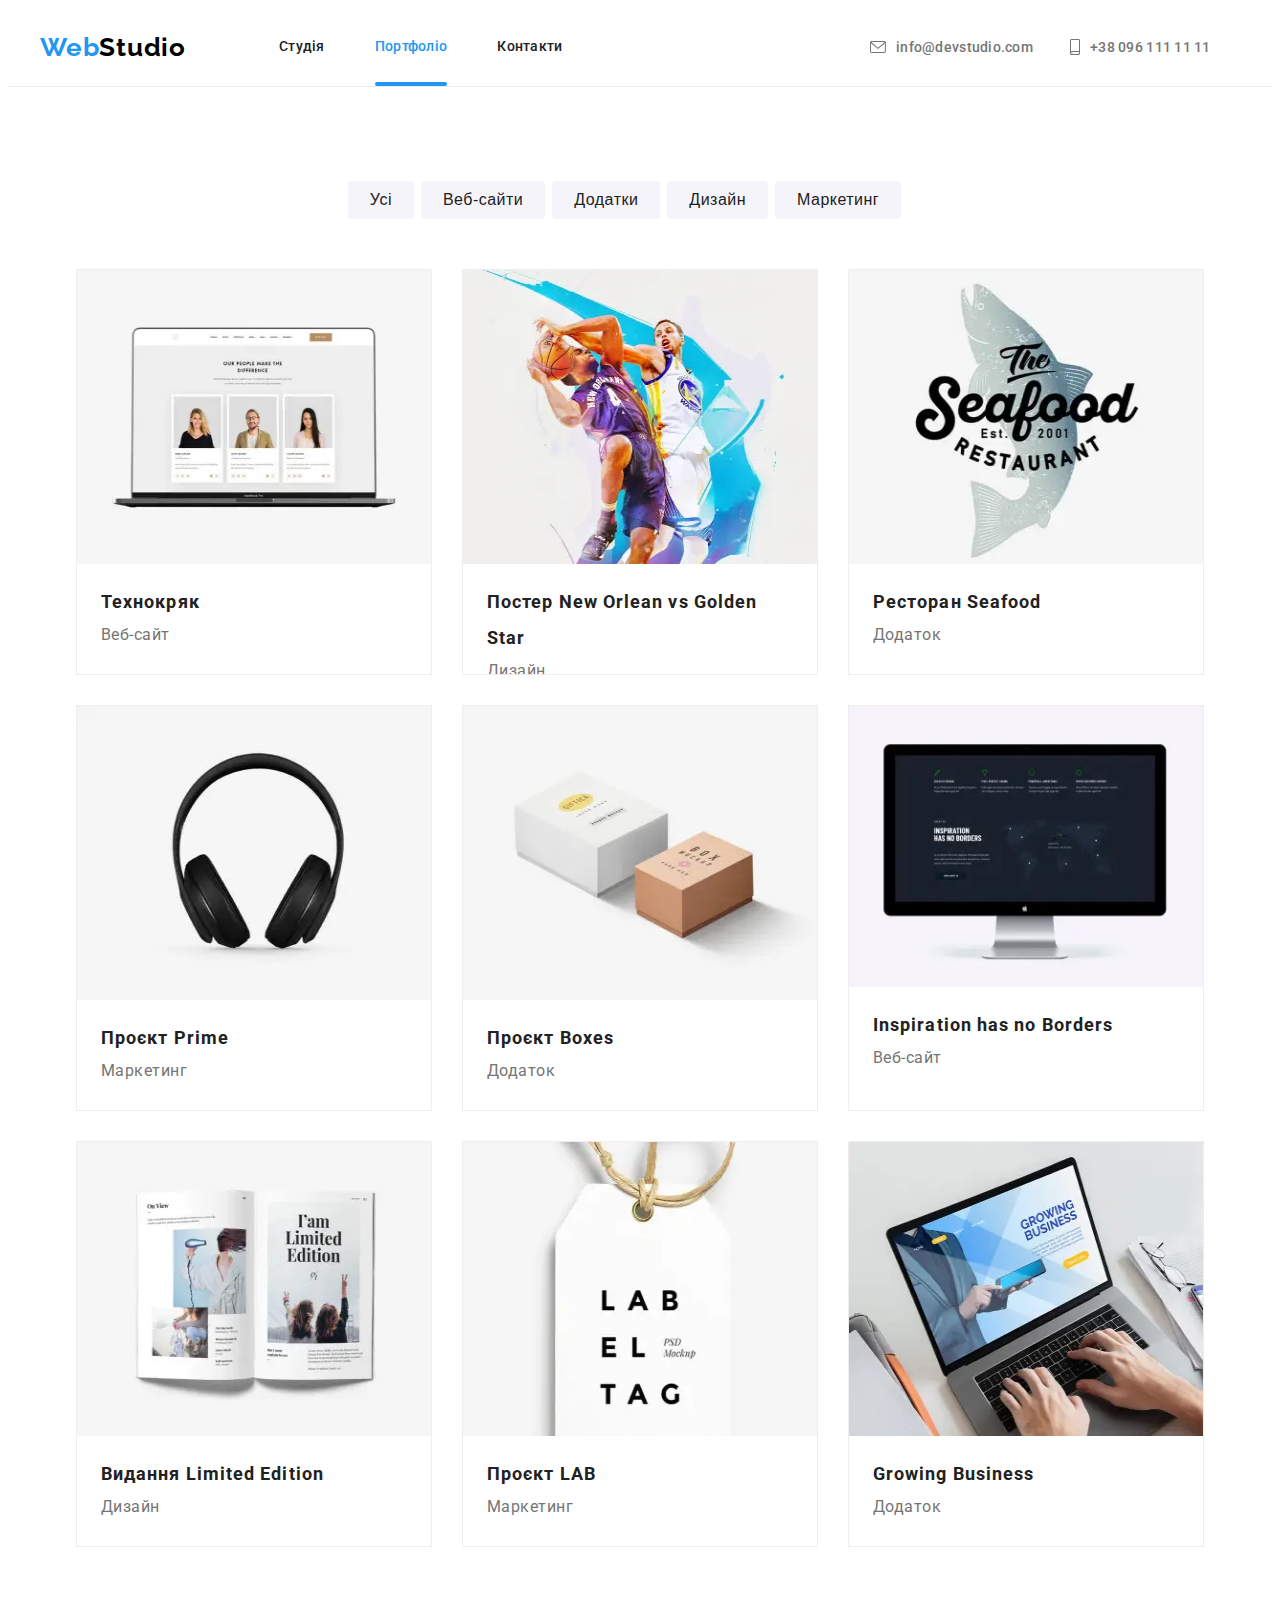
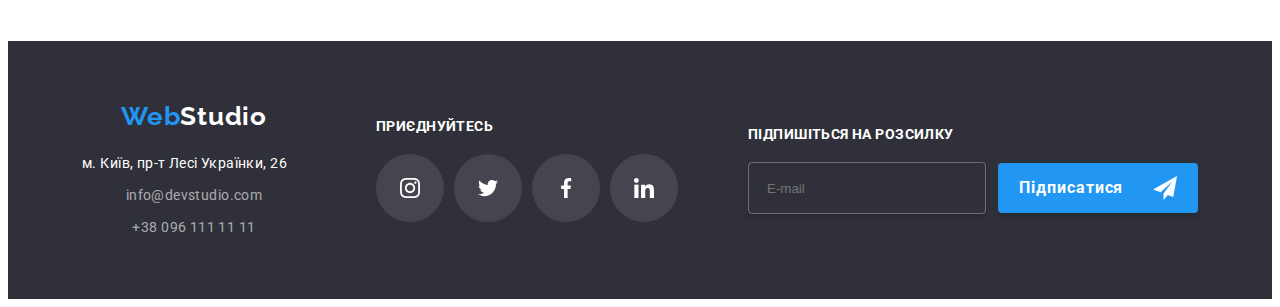
==== commit 21f341f1: "uh idk 12 dz idk idk idk" ====
--- a/portfolio.html
+++ b/portfolio.html
@@ -1,346 +1,263 @@
 <!DOCTYPE html>
 <html lang="en">
-  <head>
-    <meta charset="UTF-8" />
-    <meta name="viewport" content="width=device-width, initial-scale=1.0" />
-    <title>Document</title>
-    <link href="https://unpkg.com/aos@2.3.1/dist/aos.css" rel="stylesheet" />
-    <link rel="preconnect" href="https://fonts.googleapis.com" />
-    <link rel="preconnect" href="https://fonts.static.com" crossorigin />
-    <link
-      href="https://fonts.googleapis.com/css2?family=Raleway:wght@700&family=Roboto:wght@400;500;700;900&display=swap"
-      rel="stylesheet"
-    />
-
-    <link
-      rel="stylesheet"
-      href="https://cdnjs.cloudflare.com/ajax/libs/modern-normalize/2.0.0/modern-normalize.min.css"
-      integrity="sha512-4xo8blKMVCiXpTaLzQSLSw3KFOVPWhm/TRtuPVc4WG6kUgjH6J03IBuG7JZPkcWMxJ5huwaBpOpnwYElP/m6wg=="
-      crossorigin="anonymous"
-      referrerpolicy="no-referrer"
-    />
-    <link rel="stylesheet" href="./css/portfoilio.min.css" />
-  </head>
-  <body id="bigbox">
-    <header class="top">
-      <div class="container">
-        <div class="top__container">
-          <a href="./index.html" class="top__title"
-            >Web<span class="top__span">Studio</span></a
-          >
-          <nav class="top__navigation">
-            <a href="./index.html" class="top__link">Студія</a>
-            <a href="./portfolio.html" class="top__link-now">Портфоліо</a>
-            <a href="#footer-anchor" class="top__link">Контакти</a>
-          </nav>
-          <ul class="top__list">
-            <li class="top__item">
-              <svg class="top__email">
-                <use href="./symboldefts/symbol-defs.svg#icon-mail"></use>
-              </svg>
-              <a href="mailto:info@devstudio.com" class="top__info"
-                >info@devstudio.com</a
-              >
-            </li>
-            <li class="top__item">
-              <svg class="top__phone">
-                <use href="./symboldefts/symbol-defs.svg#icon-smartphone"></use>
-              </svg>
-              <a href="tel:+380961111111" class="top__telephone"
-                >+38 096 111 11 11</a
-              >
-            </li>
-          </ul>
-        </div>
-      </div>
-    </header>
-    <section class="portfolio">
-      <div class="container">
-        <div class="portfolio__box">
-          <ul class="portfolio__list">
-            <li class="portfolio__item" id="portfolio-item">
-              <button
-                type="button"
-                class="portfolio__button"
-                onclick="filterSelection('all')"
-              >
-                Усі
-              </button>
-            </li>
-            <li class="portfolio__item" id="portfolio-item">
-              <button
-                type="button"
-                class="portfolio__button"
-                onclick="filterSelection('webs')"
-              >
-                Веб-сайти
-              </button>
-            </li>
-            <li class="portfolio__item" id="portfolio-item">
-              <button
-                type="button"
-                class="portfolio__button"
-                onclick="filterSelection('apps')"
-              >
-                Додатки
-              </button>
-            </li>
-            <li class="portfolio__item" id="portfolio-item">
-              <button
-                type="button"
-                class="portfolio__button"
-                onclick="filterSelection('design')"
-              >
-                Дизайн
-              </button>
-            </li>
-            <li class="portfolio__item" id="portfolio-item">
-              <button
-                type="button"
-                class="portfolio__button"
-                onclick="filterSelection('marketin')"
-              >
-                Маркетинг
-              </button>
-            </li>
-          </ul>
-          <ul class="portfolio__list2">
-            <li class="portfolio__item2 webs all">
-              <img
-                src="./images-for-portfolio/technocrack.webp"
-                alt="technocrack"
-                class="portfolio__img"
-              />
-              <div class="portfolio__overlay-holder">
-                <p class="porftolio__overlay-text">
-                  Ресурс пропонує комплексні пропозиції з різним рівнем
-                  функціоналу та сервісів. Все це дозволить відвідувачу отримати
-                  вичерпні відомості про компанію чи приватну особу.
-                </p>
-              </div>
-              <h3 class="portfolio__text">Технокряк</h3>
-              <p class="portfolio__subtext">Веб-сайт</p>
-            </li>
-            <li class="portfolio__item2 design all">
-              <img
-                src="./images-for-portfolio/poster.webp"
-                alt="poster"
-                class="portfolio__img"
-              />
-              <div class="portfolio__overlay-holder">
-                <p class="porftolio__overlay-text">
-                  Ресурс пропонує комплексні пропозиції з різним рівнем
-                  функціоналу та сервісів. Все це дозволить відвідувачу отримати
-                  вичерпні відомості про компанію чи приватну особу.
-                </p>
-              </div>
-              <h3 class="portfolio__text">Постер New Orlean vs Golden Star</h3>
-              <p class="portfolio__subtext">Дизайн</p>
-            </li>
-            <li class="portfolio__item2 apps all">
-              <img
-                src="./images-for-portfolio/restauraunt.webp"
-                alt="restauraunt"
-                class="portfolio__img"
-              />
-              <div class="portfolio__overlay-holder">
-                <p class="porftolio__overlay-text">
-                  Ресурс пропонує комплексні пропозиції з різним рівнем
-                  функціоналу та сервісів. Все це дозволить відвідувачу отримати
-                  вичерпні відомості про компанію чи приватну особу.
-                </p>
-              </div>
-              <h3 class="portfolio__text">Ресторан Seafood</h3>
-              <p class="portfolio__subtext">Додаток</p>
-            </li>
-            <li class="portfolio__item2 marketin all">
-              <img
-                src="./images-for-portfolio/project-Prime.webp"
-                alt="project-Prime"
-                class="portfolio__img"
-              />
-              <div class="portfolio__overlay-holder">
-                <p class="porftolio__overlay-text">
-                  Ресурс пропонує комплексні пропозиції з різним рівнем
-                  функціоналу та сервісів. Все це дозволить відвідувачу отримати
-                  вичерпні відомості про компанію чи приватну особу.
-                </p>
-              </div>
-              <h3 class="portfolio__text">Проєкт Prime</h3>
-              <p class="portfolio__subtext">Маркетинг</p>
-            </li>
-            <li class="portfolio__item2 apps all">
-              <img
-                src="./images-for-portfolio/project-boxes.webp"
-                alt="project-boxes"
-                class="portfolio__img"
-              />
-              <div class="portfolio__overlay-holder">
-                <p class="porftolio__overlay-text">
-                  Ресурс пропонує комплексні пропозиції з різним рівнем
-                  функціоналу та сервісів. Все це дозволить відвідувачу отримати
-                  вичерпні відомості про компанію чи приватну особу.
-                </p>
-              </div>
-              <h3 class="portfolio__text">Проєкт Boxes</h3>
-              <p class="portfolio__subtext">Додаток</p>
-            </li>
-            <li class="portfolio__item2 webs all">
-              <img
-                src="./images-for-portfolio/inspiration.webp"
-                alt="Inspiration"
-                class="portfolio-img"
-              />
-              <div class="portfolio__overlay-holder">
-                <p class="porftolio__overlay-text">
-                  Ресурс пропонує комплексні пропозиції з різним рівнем
-                  функціоналу та сервісів. Все це дозволить відвідувачу отримати
-                  вичерпні відомості про компанію чи приватну особу.
-                </p>
-              </div>
-              <h3 class="portfolio__text">Inspiration has no Borders</h3>
-              <p class="portfolio__subtext">Веб-сайт</p>
-            </li>
-            <li class="portfolio__item2 design all">
-              <img
-                src="./images-for-portfolio/limited-Edition.webp"
-                alt="limited-Edition"
-                class="portfolio__img"
-              />
-              <div class="portfolio__overlay-holder">
-                <p class="porftolio__overlay-text">
-                  Ресурс пропонує комплексні пропозиції з різним рівнем
-                  функціоналу та сервісів. Все це дозволить відвідувачу отримати
-                  вичерпні відомості про компанію чи приватну особу.
-                </p>
-              </div>
-              <h3 class="portfolio__text">Видання Limited Edition</h3>
-              <p class="portfolio__subtext">Дизайн</p>
-            </li>
-            <li class="portfolio__item2 marketin all">
-              <img
-                src="./images-for-portfolio/project-lab.webp"
-                alt="project-lab"
-                class="portfolio__img"
-              />
-              <div class="portfolio__overlay-holder">
-                <p class="porftolio__overlay-text">
-                  Ресурс пропонує комплексні пропозиції з різним рівнем
-                  функціоналу та сервісів. Все це дозволить відвідувачу отримати
-                  вичерпні відомості про компанію чи приватну особу.
-                </p>
-              </div>
-              <h3 class="portfolio__text">Проєкт LAB</h3>
-              <p class="portfolio__subtext">Маркетинг</p>
-            </li>
-            <li class="portfolio__item2 apps all">
-              <img
-                src="./images-for-portfolio/growing-buisness.webp"
-                alt=""
-                class="portfolio__img"
-              />
-              <div class="portfolio__overlay-holder">
-                <p class="porftolio__overlay-text">
-                  Ресурс пропонує комплексні пропозиції з різним рівнем
-                  функціоналу та сервісів. Все це дозволить відвідувачу отримати
-                  вичерпні відомості про компанію чи приватну особу.
-                </p>
-              </div>
-              <h3 class="portfolio__text">Growing Business</h3>
-              <p class="portfolio__subtext">Додаток</p>
-            </li>
-          </ul>
-        </div>
-      </div>
-    </section>
-    <footer class="footer" id="footer-anchor">
-      <div class="container">
-        <ul class="footer__container">
-          <li class="footer__item">
-            <a href="./index.html" class="footer__title"
-              >Web<span class="footer__span">Studio</span></a
-            >
-            <address class="footer__address">
-              м. Київ, пр-т Лесі Українки, 26
-            </address>
-            <div class="footer__tel-mail">
-              <a href="mailto:info@devstudio.com" class="footer__mailto"
-                >info@devstudio.com</a
-              >
-              <a href="tel:+380961111111" class="footer__telephone"
-                >+38 096 111 11 11</a
-              >
-            </div>
-          </li>
-          <li class="footer__item">
-            <h2 class="footer__subtext">приєднуйтесь</h2>
-            <ul class="footer__svg-list">
-              <li class="footer__svg-item">
-                <a href="" class="footer__svg-link">
-                  <svg class="footer__svg">
-                    <use
-                      href="./symboldefts/symbol-defs.svg#icon-instagram"
-                    ></use>
-                  </svg>
-                </a>
-              </li>
-              <li class="footer__svg-item">
-                <a href="" class="footer__svg-link">
-                  <svg class="footer__svg">
-                    <use
-                      href="./symboldefts/symbol-defs.svg#icon-twitter"
-                    ></use>
-                  </svg>
-                </a>
-              </li>
-              <li class="footer__svg-item">
-                <a href="" class="footer__svg-link">
-                  <svg class="footer__svg">
-                    <use
-                      href="./symboldefts/symbol-defs.svg#icon-facebook"
-                    ></use>
-                  </svg>
-                </a>
-              </li>
-              <li class="footer__svg-item">
-                <a href="" class="footer__svg-link">
-                  <svg class="footer__svg">
-                    <use
-                      href="./symboldefts/symbol-defs.svg#icon-linkedin"
-                    ></use>
-                  </svg>
-                </a>
-              </li>
-            </ul>
-          </li>
-          <li>
-            <h2 class="footer__subtext">Підпишіться на розсилку</h2>
-            <div class="footer__emailinput-holder">
-              <div class="footer__input-holder">
-                <input
-                  type="email"
-                  placeholder="E-mail"
-                  class="footer__input"
-                />
-              </div>
-
-              <div class="footer__button-holder">
-                <button type="submit" class="footer__button">
-                  Підписатися
-                  <svg class="footer__button-svg">
-                    <use href="./symboldefts/symbol-defs.svg#icon-send"></use>
-                  </svg>
-                </button>
-              </div>
-            </div>
+
+<head>
+  <meta charset="UTF-8" />
+  <meta name="viewport" content="width=device-width, initial-scale=1.0" />
+  <title>Document</title>
+  <link href="https://unpkg.com/aos@2.3.1/dist/aos.css" rel="stylesheet" />
+  <link rel="preconnect" href="https://fonts.googleapis.com" />
+  <link rel="preconnect" href="https://fonts.static.com" crossorigin />
+  <link href="https://fonts.googleapis.com/css2?family=Raleway:wght@700&family=Roboto:wght@400;500;700;900&display=swap"
+    rel="stylesheet" />
+
+  <link rel="stylesheet" href="https://cdnjs.cloudflare.com/ajax/libs/modern-normalize/2.0.0/modern-normalize.min.css"
+    integrity="sha512-4xo8blKMVCiXpTaLzQSLSw3KFOVPWhm/TRtuPVc4WG6kUgjH6J03IBuG7JZPkcWMxJ5huwaBpOpnwYElP/m6wg=="
+    crossorigin="anonymous" referrerpolicy="no-referrer" />
+  <link rel="stylesheet" href="./css/portfoilio.min.css" />
+</head>
+
+<body id="bigbox">
+  <header class="top">
+    <div class="container">
+      <div class="top__container">
+        <a href="./index.html" class="top__logo">Web<span class="top__span">Studio</span></a>
+        <nav class="top__navigation">
+          <a href="./index.html" class="top__link">Студія</a>
+          <a href="./portfolio.html" class="top__link-now">Портфоліо</a>
+          <a href="#footer-anchor" class="top__link">Контакти</a>
+        </nav>
+        <ul class="top__list">
+          <li class="top__item">
+            <svg class="top__email">
+              <use href="./symboldefts/symbol-defs.svg#icon-mail"></use>
+            </svg>
+            <a href="mailto:info@devstudio.com" class="top__info">info@devstudio.com</a>
+          </li>
+          <li class="top__item">
+            <svg class="top__phone">
+              <use href="./symboldefts/symbol-defs.svg#icon-smartphone"></use>
+            </svg>
+            <a href="tel:+380961111111" class="top__telephone">+38 096 111 11 11</a>
           </li>
         </ul>
       </div>
-    </footer>
-    <script src="https://unpkg.com/aos@2.3.1/dist/aos.js"></script>
-    <script>
-      AOS.init();
-    </script>
-    <script src="./js/filter.js"></script>
-  </body>
-</html>
+    </div>
+  </header>
+  <section class="portfolio">
+    <div class="container">
+      <div class="portfolio__box">
+        <ul class="portfolio__list">
+          <li class="portfolio__item" id="portfolio-item">
+            <button type="button" class="portfolio__button" onclick="filterSelection('all')">
+              Усі
+            </button>
+          </li>
+          <li class="portfolio__item" id="portfolio-item">
+            <button type="button" class="portfolio__button" onclick="filterSelection('webs')">
+              Веб-сайти
+            </button>
+          </li>
+          <li class="portfolio__item" id="portfolio-item">
+            <button type="button" class="portfolio__button" onclick="filterSelection('apps')">
+              Додатки
+            </button>
+          </li>
+          <li class="portfolio__item" id="portfolio-item">
+            <button type="button" class="portfolio__button" onclick="filterSelection('design')">
+              Дизайн
+            </button>
+          </li>
+          <li class="portfolio__item" id="portfolio-item">
+            <button type="button" class="portfolio__button" onclick="filterSelection('marketin')">
+              Маркетинг
+            </button>
+          </li>
+        </ul>
+        <ul class="portfolio__list2">
+          <li class="portfolio__item2 webs all">
+            <img src="./images-for-portfolio/technocrack.webp" alt="technocrack" class="portfolio__img" />
+            <div class="portfolio__overlay-holder">
+              <p class="porftolio__overlay-text">
+                Ресурс пропонує комплексні пропозиції з різним рівнем
+                функціоналу та сервісів. Все це дозволить відвідувачу отримати
+                вичерпні відомості про компанію чи приватну особу.
+              </p>
+            </div>
+            <h3 class="portfolio__text">Технокряк</h3>
+            <p class="portfolio__subtext">Веб-сайт</p>
+          </li>
+          <li class="portfolio__item2 design all">
+            <img src="./images-for-portfolio/poster.webp" alt="poster" class="portfolio__img" />
+            <div class="portfolio__overlay-holder">
+              <p class="porftolio__overlay-text">
+                Ресурс пропонує комплексні пропозиції з різним рівнем
+                функціоналу та сервісів. Все це дозволить відвідувачу отримати
+                вичерпні відомості про компанію чи приватну особу.
+              </p>
+            </div>
+            <h3 class="portfolio__text">Постер New Orlean vs Golden Star</h3>
+            <p class="portfolio__subtext">Дизайн</p>
+          </li>
+          <li class="portfolio__item2 apps all">
+            <img src="./images-for-portfolio/restauraunt.webp" alt="restauraunt" class="portfolio__img" />
+            <div class="portfolio__overlay-holder">
+              <p class="porftolio__overlay-text">
+                Ресурс пропонує комплексні пропозиції з різним рівнем
+                функціоналу та сервісів. Все це дозволить відвідувачу отримати
+                вичерпні відомості про компанію чи приватну особу.
+              </p>
+            </div>
+            <h3 class="portfolio__text">Ресторан Seafood</h3>
+            <p class="portfolio__subtext">Додаток</p>
+          </li>
+          <li class="portfolio__item2 marketin all">
+            <img src="./images-for-portfolio/project-Prime.webp" alt="project-Prime" class="portfolio__img" />
+            <div class="portfolio__overlay-holder">
+              <p class="porftolio__overlay-text">
+                Ресурс пропонує комплексні пропозиції з різним рівнем
+                функціоналу та сервісів. Все це дозволить відвідувачу отримати
+                вичерпні відомості про компанію чи приватну особу.
+              </p>
+            </div>
+            <h3 class="portfolio__text">Проєкт Prime</h3>
+            <p class="portfolio__subtext">Маркетинг</p>
+          </li>
+          <li class="portfolio__item2 apps all">
+            <img src="./images-for-portfolio/project-boxes.webp" alt="project-boxes" class="portfolio__img" />
+            <div class="portfolio__overlay-holder">
+              <p class="porftolio__overlay-text">
+                Ресурс пропонує комплексні пропозиції з різним рівнем
+                функціоналу та сервісів. Все це дозволить відвідувачу отримати
+                вичерпні відомості про компанію чи приватну особу.
+              </p>
+            </div>
+            <h3 class="portfolio__text">Проєкт Boxes</h3>
+            <p class="portfolio__subtext">Додаток</p>
+          </li>
+          <li class="portfolio__item2 webs all">
+            <img src="./images-for-portfolio/inspiration.webp" alt="Inspiration" class="portfolio-img" />
+            <div class="portfolio__overlay-holder">
+              <p class="porftolio__overlay-text">
+                Ресурс пропонує комплексні пропозиції з різним рівнем
+                функціоналу та сервісів. Все це дозволить відвідувачу отримати
+                вичерпні відомості про компанію чи приватну особу.
+              </p>
+            </div>
+            <h3 class="portfolio__text">Inspiration has no Borders</h3>
+            <p class="portfolio__subtext">Веб-сайт</p>
+          </li>
+          <li class="portfolio__item2 design all">
+            <img src="./images-for-portfolio/limited-Edition.webp" alt="limited-Edition" class="portfolio__img" />
+            <div class="portfolio__overlay-holder">
+              <p class="porftolio__overlay-text">
+                Ресурс пропонує комплексні пропозиції з різним рівнем
+                функціоналу та сервісів. Все це дозволить відвідувачу отримати
+                вичерпні відомості про компанію чи приватну особу.
+              </p>
+            </div>
+            <h3 class="portfolio__text">Видання Limited Edition</h3>
+            <p class="portfolio__subtext">Дизайн</p>
+          </li>
+          <li class="portfolio__item2 marketin all">
+            <img src="./images-for-portfolio/project-lab.webp" alt="project-lab" class="portfolio__img" />
+            <div class="portfolio__overlay-holder">
+              <p class="porftolio__overlay-text">
+                Ресурс пропонує комплексні пропозиції з різним рівнем
+                функціоналу та сервісів. Все це дозволить відвідувачу отримати
+                вичерпні відомості про компанію чи приватну особу.
+              </p>
+            </div>
+            <h3 class="portfolio__text">Проєкт LAB</h3>
+            <p class="portfolio__subtext">Маркетинг</p>
+          </li>
+          <li class="portfolio__item2 apps all">
+            <img src="./images-for-portfolio/growing-buisness.webp" alt="" class="portfolio__img" />
+            <div class="portfolio__overlay-holder">
+              <p class="porftolio__overlay-text">
+                Ресурс пропонує комплексні пропозиції з різним рівнем
+                функціоналу та сервісів. Все це дозволить відвідувачу отримати
+                вичерпні відомості про компанію чи приватну особу.
+              </p>
+            </div>
+            <h3 class="portfolio__text">Growing Business</h3>
+            <p class="portfolio__subtext">Додаток</p>
+          </li>
+        </ul>
+      </div>
+    </div>
+  </section>
+  <footer class="footer" id="footer-anchor">
+    <div class="container">
+      <ul class="footer__container">
+        <li class="footer__item">
+          <a href="./index.html" class="footer__title">Web<span class="footer__span">Studio</span></a>
+          <address class="footer__address">
+            м. Київ, пр-т Лесі Українки, 26
+          </address>
+          <div class="footer__tel-mail">
+            <a href="mailto:info@devstudio.com" class="footer__mailto">info@devstudio.com</a>
+            <a href="tel:+380961111111" class="footer__telephone">+38 096 111 11 11</a>
+          </div>
+        </li>
+        <li class="footer__item">
+          <h2 class="footer__subtext">приєднуйтесь</h2>
+          <ul class="footer__svg-list">
+            <li class="footer__svg-item">
+              <a href="" class="footer__svg-link">
+                <svg class="footer__svg">
+                  <use href="./symboldefts/symbol-defs.svg#icon-instagram"></use>
+                </svg>
+              </a>
+            </li>
+            <li class="footer__svg-item">
+              <a href="" class="footer__svg-link">
+                <svg class="footer__svg">
+                  <use href="./symboldefts/symbol-defs.svg#icon-twitter"></use>
+                </svg>
+              </a>
+            </li>
+            <li class="footer__svg-item">
+              <a href="" class="footer__svg-link">
+                <svg class="footer__svg">
+                  <use href="./symboldefts/symbol-defs.svg#icon-facebook"></use>
+                </svg>
+              </a>
+            </li>
+            <li class="footer__svg-item">
+              <a href="" class="footer__svg-link">
+                <svg class="footer__svg">
+                  <use href="./symboldefts/symbol-defs.svg#icon-linkedin"></use>
+                </svg>
+              </a>
+            </li>
+          </ul>
+        </li>
+        <li>
+          <h2 class="footer__subtext">Підпишіться на розсилку</h2>
+          <div class="footer__emailinput-holder">
+            <div class="footer__input-holder">
+              <input type="email" placeholder="E-mail" class="footer__input" />
+            </div>
+
+            <div class="footer__button-holder">
+              <button type="submit" class="footer__button">
+                Підписатися
+                <svg class="footer__button-svg">
+                  <use href="./symboldefts/symbol-defs.svg#icon-send"></use>
+                </svg>
+              </button>
+            </div>
+          </div>
+        </li>
+      </ul>
+    </div>
+  </footer>
+  <script src="https://unpkg.com/aos@2.3.1/dist/aos.js"></script>
+  <script>
+    AOS.init();
+  </script>
+  <script src="./js/filter.js"></script>
+</body>
+
+</html>--- a/css/portfoilio.min.css
+++ b/css/portfoilio.min.css
@@ -1 +1 @@
-@keyframes animation-footer-input-holder{0%{transform:scale(1)}100%{transform:scale(1.1)}}.container{width:1200px;margin:0 auto;padding-left:15px;padding-right:15px}#bigbox{background-color:#fff;font-family:Roboto}h1,h2,h3,p,a{margin:0}li,ul{padding:0;margin:0;list-style:none}button{cursor:pointer}a{text-decoration:none}img{display:block;width:100%;max-width:100%}.top{background-color:#fff;margin-left:auto;margin-right:auto}.top__container{display:flex;align-items:center;justify-content:center;gap:0px;flex-wrap:nowrap;flex-direction:row}.top__title{color:#2196f3;font-family:Raleway;font-size:26px;font-weight:700;line-height:normal;letter-spacing:.78px;margin-top:24px;margin-bottom:24px}.top__span{color:#000;font-family:Raleway;font-size:26px;font-weight:700;line-height:normal;letter-spacing:.78px}.top__link-now{color:#212121;font-size:14px;font-weight:500;line-height:1.1;letter-spacing:.28px;position:relative;transition-duration:250ms;transition-timing-function:cubic-bezier(0.4, 0, 0.2, 1);transition-property:color}.top__link-now:focus{color:#2196f3;font-size:14px;font-weight:500;line-height:1.1;letter-spacing:.28px}.top__link-now{color:#2196f3}.top__link-now::after{content:"";height:4px;width:100%;border-radius:2px;background-color:#2196f3;display:block;top:43px;left:0;position:absolute}.top__link{color:#212121;font-size:14px;font-weight:500;line-height:1.1;letter-spacing:.28px;position:relative;transition-duration:250ms;transition-timing-function:cubic-bezier(0.4, 0, 0.2, 1);transition-property:color,background-color;padding-top:32px;padding-bottom:32px}.top__link:focus{color:#2196f3;font-size:14px;font-weight:500;line-height:1.1;letter-spacing:.28px}.top__link:hover{color:#2196f3}.top__link::after{content:"";height:4px;width:100%;border-radius:2px;background-color:#2196f3;opacity:0;bottom:0;left:0;position:absolute;display:block;transition-property:opacity,transform;transition-duration:250ms;transition-timing-function:cubic-bezier(0.4, 0, 0.2, 1);transform:scale(0)}.top__email{width:16px;height:12px;display:inline;fill:#757575;margin-right:10px;transition-duration:250ms;transition-timing-function:cubic-bezier(0.4, 0, 0.2, 1);transition-property:fill}.top__phone{width:10px;height:16px;display:inline;fill:#757575;margin-right:10px;transition-duration:250ms;transition-timing-function:cubic-bezier(0.4, 0, 0.2, 1);transition-property:fill}.top__link:hover::after{opacity:1;transform:scale(1)}.top__link:focus::after{content:"";height:4px;width:100%;border-radius:2px;background-color:#2196f3;display:block;bottom:0;left:0;position:absolute;border:none;outline:none}.top__navigation{display:flex;gap:50px;justify-content:center;align-items:center;margin-right:318px;margin-left:93px}.top__telephone{color:#757575;font-size:14px;font-weight:500;line-height:normal;letter-spacing:.28px;transition-duration:250ms;transition-timing-function:cubic-bezier(0.4, 0, 0.2, 1);transition-property:color}.top__telephone:focus{color:#2196f3;font-size:14px;font-weight:500;line-height:normal;letter-spacing:.28px}.top__telephone:hover{color:#2196f3;font-size:14px;font-weight:500;line-height:normal;letter-spacing:.28px}.top__info{color:#757575;font-size:14px;font-weight:500;line-height:normal;letter-spacing:.28px;transition-duration:250ms;transition-timing-function:cubic-bezier(0.4, 0, 0.2, 1);transition-property:color}.top__info:focus{color:#2196f3;font-size:14px;font-weight:500;line-height:normal;letter-spacing:.28px}.top__info:hover{color:#2196f3;font-size:14px;font-weight:500;line-height:normal;letter-spacing:.28px}.top__list{display:flex;align-items:center;justify-content:center;gap:30px;flex-wrap:nowrap}.top__item{width:170px;display:flex;align-items:center;justify-content:center;gap:0px;flex-wrap:nowrap;transition-duration:250ms;transition-timing-function:cubic-bezier(0.4, 0, 0.2, 1);transition-property:fill}.top__item:hover .top__email{fill:#2196f3}.top__item:hover .top__phone{fill:#2196f3}.portfolio{background-color:#fff;padding-top:94px;padding-bottom:94px;border-top:1px solid #ececec}.portfolio__list{display:flex;align-items:center;justify-content:center;gap:7px;flex-wrap:nowrap;margin-bottom:50px}.portfolio__button{color:#212121;background-color:#f5f4fa;text-align:center;font-size:16px;font-weight:500;line-height:26px;letter-spacing:.48px;border:none;border-radius:4px;padding-top:6px;padding-bottom:6px;padding-left:22px;padding-right:22px;transition-duration:250ms;transition-timing-function:cubic-bezier(0.4, 0, 0.2, 1);transition-property:box-shadow,background-color,color}.portfolio__button:hover{color:#fff;text-align:center;font-size:16px;font-weight:500;line-height:26px;letter-spacing:.48px;background-color:#2196f3;border-radius:4px;border-color:#f5f4fa;box-shadow:0 2px 2px 0 rgba(0,0,0,.12),0 1px 2px 0 rgba(0,0,0,.08),0 3px 1px 0 rgba(0,0,0,.1)}.portfolio__button:focus{color:#fff;text-align:center;font-size:16px;font-weight:500;line-height:26px;letter-spacing:.48px;background-color:#2196f3;border-radius:4px;border-color:#f5f4fa;box-shadow:0 2px 2px 0 rgba(0,0,0,.12),0 1px 2px 0 rgba(0,0,0,.08),0 3px 1px 0 rgba(0,0,0,.1)}.portfolio__list2{display:flex;align-items:center;justify-content:center;gap:30px;flex-wrap:wrap}.portfolio__item2{border:1px solid #eee;background:#fff;width:calc((100% - 60px)/3);position:relative;overflow:hidden;transition-duration:250ms;transition-timing-function:cubic-bezier(0.4, 0, 0.2, 1);transition-property:box-shadow}.portfolio__item2:hover{box-shadow:1px 4px 6px 0px rgba(0,0,0,.16),0px 4px 4px 0px rgba(0,0,0,.06),0px 1px 1px 0px rgba(0,0,0,.12)}.portfolio__img{width:370px;height:294px}.portfolio__text{color:#212121;font-size:18px;font-weight:700;line-height:36px;letter-spacing:1.08px;margin-top:20px;padding-left:24px;padding-right:24px}.portfolio__subtext{color:#757575;font-size:16px;font-weight:400;line-height:30px;letter-spacing:.48px;padding-bottom:20px;padding-left:24px;padding-right:24px;color:pin}.portfolio__item2:hover .portfolio__overlay-holder{opacity:1;transform:translateY(-25%)}.portfolio__overlay-holder{opacity:0;position:absolute;height:294px;top:18.5%;left:0;display:flex;align-items:center;justify-content:center;gap:0px;flex-wrap:nowrap;width:370px;height:294px;background-color:rgba(33,150,243,.9);padding-left:24px;padding-right:24px;transition-duration:250ms;transition-timing-function:cubic-bezier(0.4, 0, 0.2, 1);transition-property:opacity,transform}.portfolio__overlay-text{color:#fff;font-family:Roboto;font-size:18px;font-style:normal;font-weight:400;line-height:28px;letter-spacing:.54px}.footer{background-color:#2f303a;padding-top:60px;padding-bottom:60px}.footer__tel-mail{flex-direction:column;display:flex;align-items:center;justify-content:center;gap:0px;flex-wrap:wrap}.footer__title{color:#2196f3;font-family:Raleway;font-size:26px;font-weight:700;line-height:normal;letter-spacing:.78px}.footer__span{color:#fff;font-family:Raleway;font-size:26px;font-style:normal;font-weight:700;line-height:normal;letter-spacing:.78px}.footer__address{color:#fff;font-size:14px;font-style:normal;font-weight:400;line-height:24px;letter-spacing:.42px;margin-top:20px;margin-bottom:8px}.footer__mailto{color:rgba(255,255,255,.6);font-size:14px;font-weight:400;line-height:24px;letter-spacing:.42px;margin-bottom:8px}.footer__telephone{color:rgba(255,255,255,.6);font-size:14px;font-weight:400;line-height:24px;letter-spacing:.42px}.footer__svg-item:hover .footer__svg{fill:#fff}.footer__svg-list{display:flex;align-items:center;justify-content:center;gap:10px;flex-wrap:nowrap}.footer__svg{width:20px;height:20px;fill:#fff;transition-duration:250ms;transition-timing-function:cubic-bezier(0.4, 0, 0.2, 1);transition-property:fill}.footer__svg-item:hover{background-color:#2196f3;border-radius:50%}.footer__svg-item:focus{background-color:#2196f3;border-radius:50%}.footer__svg-link{width:44px;height:44px;text-align:center;display:flex;align-items:center;justify-content:center;gap:0px;flex-wrap:nowrap;border-radius:50%;width:44px;height:44px;padding-left:12px;padding-top:12px;padding-right:12px;padding-bottom:12px;border-radius:50%;background-color:rgba(255,255,255,.1);transition-duration:250ms;transition-timing-function:cubic-bezier(0.4, 0, 0.2, 1);transition-property:border,background-color}.footer__svg-link:focus{outline:none;border:1px solid #2196f3;background-color:#2196f3}.footer__svg-item{border-radius:50%;transition-duration:250ms;transition-timing-function:cubic-bezier(0.4, 0, 0.2, 1);transition-property:border-radius,background-color}.footer__container{display:flex;align-items:center;justify-content:center;gap:70px;flex-wrap:nowrap}.footer__subtext{color:#fff;margin-bottom:20px;font-family:Roboto;font-size:14px;font-style:normal;font-weight:700;line-height:normal;letter-spacing:.42px;text-transform:uppercase;margin-right:90px}.footer__input-holder{width:358px;height:50px;border-radius:4px;border:1px solid rgba(255,255,255,.3);background:rgba(33,150,243,0);box-shadow:0px 4px 4px 0px rgba(0,0,0,.15);display:flex;align-items:center;padding-left:16px}.footer__input{background-color:#2f303a;outline:none;border:none;color:rgba(255,255,255,.6)}.footer__emailinput-holder{display:flex;animation-name:animation-footer-input-holder;animation-timing-function:linear;animation-duration:1.5s;animation-iteration-count:infinite;animation-direction:alternate-reverse}.footer__svg-link:focus .footer__svg{fill:#fff}.footer__button{margin-left:12px;border-radius:4px;background:#2196f3;box-shadow:0px 4px 4px 0px rgba(0,0,0,.15);width:200px;height:50px;border:none;color:#fff;text-align:center;font-family:Roboto;font-size:16px;font-style:normal;font-weight:700;line-height:30px;letter-spacing:.96px;fill:#fff;display:flex;align-items:center;justify-content:space-around}.footer__button-svg{width:24px;height:24px}.show{display:block}/*# sourceMappingURL=portfoilio.min.css.map */+@keyframes animation-footer-input-holder{0%{transform:scale(1)}100%{transform:scale(1.1)}}.container{width:100%;margin:0 auto;padding-left:15px;padding-right:15px}@media screen and (min-width: 480px){.container{max-width:480px}}@media screen and (min-width: 768px){.container{max-width:768px}}@media screen and (min-width: 1200px){.container{max-width:1200px}}#bigbox{background-color:#fff;font-family:Roboto}h1,h2,h3,p,a{margin:0}li,ul{padding:0;margin:0;list-style:none}button{cursor:pointer}a{text-decoration:none}img{display:block;width:100%;max-width:100%;height:auto}.top{background-color:#fff;padding-top:10px;padding-bottom:10px}@media screen and (min-width: 768px){.top{padding-top:21px;padding-bottom:21px}}@media screen and (min-width: 1200px){.top{padding-top:24px;padding-bottom:24px}}.top__container{display:flex;align-items:center;justify-content:flex-start;gap:0px;flex-wrap:nowrap;flex-direction:row}.top__logo{color:#2196f3;font-family:Raleway;font-size:24px;font-weight:700;line-height:normal;letter-spacing:.72px}@media screen and (min-width: 1200px){.top__logo{font-size:26px;letter-spacing:.78px}}.top__span{color:#212121}@media screen and (min-width: 1200px){.top__span{color:#000}}@media screen and (min-width: 768px){.top__link-now{color:#2196f3;font-family:Roboto;font-size:14px;font-weight:500;line-height:1.1;letter-spacing:.28px;position:relative;transition-duration:250ms;transition-timing-function:cubic-bezier(0.4, 0, 0.2, 1);transition-property:color}}.top__link-now::after{content:"";height:4px;width:100%;border-radius:2px;background-color:#2196f3;display:block;top:43px;left:0;position:absolute}.top__link{color:#212121;font-size:14px;font-weight:500;line-height:1.1;letter-spacing:.28px;position:relative;transition-duration:250ms;transition-timing-function:cubic-bezier(0.4, 0, 0.2, 1);transition-property:color,background-color}.top__link:focus{color:#2196f3;font-size:14px;font-weight:500;line-height:1.1;letter-spacing:.28px}.top__link:hover{color:#2196f3}.top__link::after{content:"";height:4px;width:100%;border-radius:2px;background-color:#2196f3;opacity:0;bottom:0;left:0;position:absolute;display:block;transition-property:opacity,transform;transition-duration:250ms;transition-timing-function:cubic-bezier(0.4, 0, 0.2, 1);transform:scale(0)}.top__email{width:16px;height:12px;display:inline;fill:#757575;margin-right:10px;transition-duration:250ms;transition-timing-function:cubic-bezier(0.4, 0, 0.2, 1);transition-property:fill}.top__phone{width:10px;height:16px;display:inline;fill:#757575;margin-right:10px;transition-duration:250ms;transition-timing-function:cubic-bezier(0.4, 0, 0.2, 1);transition-property:fill}.top__link:hover::after{opacity:1;transform:scale(1)}.top__link:focus::after{content:"";height:4px;width:100%;border-radius:2px;background-color:#2196f3;display:block;bottom:0;left:0;position:absolute;border:none;outline:none}.top__navigation{display:none}@media screen and (min-width: 768px){.top__navigation{display:flex;align-items:center;justify-content:center;gap:50px;flex-wrap:nowrap;margin-right:auto;margin-left:93px}}.top__telephone{color:#757575;font-size:14px;font-weight:500;line-height:normal;letter-spacing:.28px;transition-duration:250ms;transition-timing-function:cubic-bezier(0.4, 0, 0.2, 1);transition-property:color}.top__telephone:focus{color:#2196f3;font-size:14px;font-weight:500;line-height:normal;letter-spacing:.28px}.top__telephone:hover{color:#2196f3;font-size:14px;font-weight:500;line-height:normal;letter-spacing:.28px}.top__info{color:#757575;font-size:14px;font-weight:500;line-height:normal;letter-spacing:.28px;transition-duration:250ms;transition-timing-function:cubic-bezier(0.4, 0, 0.2, 1);transition-property:color}.top__info:focus{color:#2196f3;font-size:14px;font-weight:500;line-height:normal;letter-spacing:.28px}.top__info:hover{color:#2196f3;font-size:14px;font-weight:500;line-height:normal;letter-spacing:.28px}.top__list{display:none}@media screen and (min-width: 768px){.top__list{display:flex;align-items:start;justify-content:center;gap:10px;flex-wrap:nowrap;flex-direction:column}}@media screen and (min-width: 1200px){.top__list{display:flex;align-items:center;justify-content:center;gap:30px;flex-wrap:nowrap;flex-direction:row}}.top__item{width:170px;display:flex;align-items:center;justify-content:start;gap:0px;flex-wrap:nowrap;transition-duration:250ms;transition-timing-function:cubic-bezier(0.4, 0, 0.2, 1);transition-property:fill}.top__item:hover .top__email{fill:#2196f3}.top__item:hover .top__phone{fill:#2196f3}.portfolio{background-color:#fff;padding-top:60px;padding-bottom:60px;border-top:1px solid #ececec}@media screen and (min-width: 1200px){.portfolio{padding-top:94px;padding-bottom:94px}}.portfolio__list{display:flex;align-items:center;justify-content:flex-start;gap:8px;flex-wrap:wrap;max-width:326px;margin-bottom:40px}@media screen and (min-width: 768px){.portfolio__list{display:flex;align-items:center;justify-content:center;gap:8px;flex-wrap:nowrap;max-width:575px;margin-bottom:30px;height:38px;margin-left:81px;margin-right:81px}}@media screen and (min-width: 1200px){.portfolio__list{display:flex;align-items:center;justify-content:center;gap:7px;flex-wrap:nowrap;margin-left:297px;margin-right:297px;margin-bottom:50px}}.portfolio__button{color:#212121;background-color:#f5f4fa;text-align:center;font-size:16px;font-weight:500;line-height:26px;letter-spacing:.48px;border:none;border-radius:4px;padding-top:6px;padding-bottom:6px;padding-left:22px;padding-right:22px;transition-duration:250ms;transition-timing-function:cubic-bezier(0.4, 0, 0.2, 1);transition-property:box-shadow,background-color,color}.portfolio__button:hover{color:#fff;text-align:center;font-size:16px;font-weight:500;line-height:26px;letter-spacing:.48px;background-color:#2196f3;border-radius:4px;border-color:#f5f4fa;box-shadow:0 2px 2px 0 rgba(0,0,0,.12),0 1px 2px 0 rgba(0,0,0,.08),0 3px 1px 0 rgba(0,0,0,.1)}.portfolio__button:focus{color:#fff;text-align:center;font-size:16px;font-weight:500;line-height:26px;letter-spacing:.48px;background-color:#2196f3;border-radius:4px;border-color:#f5f4fa;box-shadow:0 2px 2px 0 rgba(0,0,0,.12),0 1px 2px 0 rgba(0,0,0,.08),0 3px 1px 0 rgba(0,0,0,.1)}.portfolio__list2{display:flex;align-items:center;justify-content:center;gap:30px;flex-wrap:wrap;flex-direction:column}@media screen and (min-width: 768px){.portfolio__list2{display:flex;align-items:center;justify-content:center;gap:30px;flex-wrap:wrap;flex-direction:row}}@media screen and (min-width: 1200px){.portfolio__list2{display:flex;align-items:center;justify-content:center;gap:30px;flex-wrap:wrap;flex-direction:row}}.portfolio__list2>:first-child{border:1px solid #eee;background:#fff;max-width:450px;position:relative;overflow:hidden;transition-duration:250ms;transition-timing-function:cubic-bezier(0.4, 0, 0.2, 1);transition-property:box-shadow}@media screen and (min-width: 768px){.portfolio__list2>:first-child{max-width:354px;height:440px}}@media screen and (min-width: 1200px){.portfolio__list2>:first-child{border:1px solid #eee;background:#fff;height:404px;width:calc((100% - 60px)/3);position:relative;overflow:hidden;transition-duration:250ms;transition-timing-function:cubic-bezier(0.4, 0, 0.2, 1);transition-property:box-shadow}}.portfolio__list2>:nth-child(2){border:1px solid #eee;background:#fff;max-width:450px;position:relative;overflow:hidden;transition-duration:250ms;transition-timing-function:cubic-bezier(0.4, 0, 0.2, 1);transition-property:box-shadow}@media screen and (min-width: 768px){.portfolio__list2>:nth-child(2){max-width:354px;height:440px}}@media screen and (min-width: 1200px){.portfolio__list2>:nth-child(2){border:1px solid #eee;background:#fff;height:404px;width:calc((100% - 60px)/3);position:relative;overflow:hidden;transition-duration:250ms;transition-timing-function:cubic-bezier(0.4, 0, 0.2, 1);transition-property:box-shadow}}.portfolio__item2{border:1px solid #eee;background:#fff;max-width:450px;position:relative;overflow:hidden;transition-duration:250ms;transition-timing-function:cubic-bezier(0.4, 0, 0.2, 1);transition-property:box-shadow}@media screen and (min-width: 768px){.portfolio__item2{max-width:354px;height:404px}}@media screen and (min-width: 1200px){.portfolio__item2{border:1px solid #eee;background:#fff;height:404px;width:calc((100% - 60px)/3);position:relative;overflow:hidden;transition-duration:250ms;transition-timing-function:cubic-bezier(0.4, 0, 0.2, 1);transition-property:box-shadow}}.portfolio__item2:hover{box-shadow:1px 4px 6px 0px rgba(0,0,0,.16),0px 4px 4px 0px rgba(0,0,0,.06),0px 1px 1px 0px rgba(0,0,0,.12)}.portfolio__img{width:370px;height:294px}.portfolio__text{color:#212121;font-size:18px;font-weight:700;line-height:36px;letter-spacing:1.08px;margin-top:20px;padding-left:24px;padding-right:24px}.portfolio__subtext{color:#757575;font-size:16px;font-weight:400;line-height:30px;letter-spacing:.48px;padding-bottom:20px;padding-left:24px;padding-right:24px;color:pin}.portfolio__item2:hover .portfolio__overlay-holder{opacity:1;transform:translateY(-25%)}.portfolio__overlay-holder{opacity:0;position:absolute;height:294px;top:18.5%;left:0;display:flex;align-items:center;justify-content:center;gap:0px;flex-wrap:nowrap;width:370px;height:294px;background-color:rgba(33,150,243,.9);padding-left:24px;padding-right:24px;transition-duration:250ms;transition-timing-function:cubic-bezier(0.4, 0, 0.2, 1);transition-property:opacity,transform}.portfolio__overlay-text{color:#fff;font-family:Roboto;font-size:18px;font-style:normal;font-weight:400;line-height:28px;letter-spacing:.54px}.footer{background-color:#2f303a;padding-top:60px;padding-bottom:60px}.footer_item{display:flex;flex-direction:column;align-items:center}.footer__tel-mail{flex-direction:column;display:flex;align-items:center;justify-content:center;gap:8px;flex-wrap:wrap}@media screen and (min-width: 1200px){.footer__tel-mail{display:flex;align-items:center;justify-content:center;gap:0px;flex-wrap:wrap}}.footer__title{margin-left:39px;margin-right:39px;color:#2196f3;font-family:Raleway;text-align:center;font-size:26px;font-weight:700;line-height:normal;letter-spacing:.78px}.footer__span{color:#fff;font-family:Raleway;font-size:26px;font-style:normal;font-weight:700;line-height:normal;letter-spacing:.78px}.footer__address{color:#fff;font-size:14px;font-style:normal;font-weight:400;line-height:24px;letter-spacing:.42px;margin-top:20px;margin-bottom:8px}.footer__mailto{color:rgba(255,255,255,.6);font-size:14px;font-weight:400;line-height:24px;letter-spacing:.42px;margin-bottom:8px}.footer__telephone{color:rgba(255,255,255,.6);font-size:14px;font-weight:400;line-height:24px;letter-spacing:.42px}.footer__svg-item:hover .footer__svg{fill:#fff}.footer__svg-list{display:flex;align-items:center;justify-content:center;gap:10px;flex-wrap:nowrap}.footer__svg{width:20px;height:20px;fill:#fff;transition-duration:250ms;transition-timing-function:cubic-bezier(0.4, 0, 0.2, 1);transition-property:fill}.footer__svg-item:hover{background-color:#2196f3;border-radius:50%}.footer__svg-item:focus{background-color:#2196f3;border-radius:50%}.footer__svg-link{width:44px;height:44px;text-align:center;display:flex;align-items:center;justify-content:center;gap:0px;flex-wrap:nowrap;border-radius:50%;width:44px;height:44px;padding-left:12px;padding-top:12px;padding-right:12px;padding-bottom:12px;border-radius:50%;background-color:rgba(255,255,255,.1);transition-duration:250ms;transition-timing-function:cubic-bezier(0.4, 0, 0.2, 1);transition-property:border,background-color}.footer__svg-link:focus{outline:none;border:1px solid #2196f3;background-color:#2196f3}.footer__svg-item{border-radius:50%;transition-duration:250ms;transition-timing-function:cubic-bezier(0.4, 0, 0.2, 1);transition-property:border-radius,background-color}.footer__container{flex-direction:column;display:flex;align-items:center;justify-content:center;gap:70px;flex-wrap:nowrap}@media screen and (min-width: 768px){.footer__container{flex-direction:row;display:flex;align-items:flex-start;justify-content:center;gap:60px;flex-wrap:wrap}}@media screen and (min-width: 1200px){.footer__container{flex-direction:row;display:flex;align-items:center;justify-content:center;gap:70px;flex-wrap:nowrap}}.footer__item:nth-child(1){margin-right:0px}@media screen and (min-width: 768px){.footer__item:nth-child(1){margin-right:105px}}@media screen and (min-width: 1200px){.footer__item:nth-child(1){margin-right:0px}}.footer__subtext{color:#fff;text-align:center;margin-bottom:20px;font-family:Roboto;font-size:14px;font-style:normal;font-weight:700;line-height:normal;letter-spacing:.42px;text-transform:uppercase}@media screen and (min-width: 1200px){.footer__subtext{text-align:start;margin-right:90px}}.footer__input-holder{width:300px;height:50px;border-radius:4px;border:1px solid rgba(255,255,255,.3);background:rgba(33,150,243,0);box-shadow:0px 4px 4px 0px rgba(0,0,0,.15);display:flex;align-items:center;padding-left:16px}@media screen and (min-width: 768px){.footer__input-holder{width:450px}}@media screen and (min-width: 1200px){.footer__input-holder{width:358px;height:50px}}.footer__input{background-color:#2f303a;outline:none;border:none;color:rgba(255,255,255,.6)}.footer__emailinput-holder{max-width:450px;display:flex;align-items:center;flex-direction:column;justify-content:center;animation-name:animation-footer-input-holder;animation-timing-function:linear;animation-duration:1.5s;animation-iteration-count:infinite;animation-direction:alternate-reverse}@media screen and (min-width: 1200px){.footer__emailinput-holder{flex-direction:row}}.footer__svg-link:focus .footer__svg{fill:#fff}.footer_subs{text-align:start}.footer__button-holder{margin-top:20px}@media screen and (min-width: 1200px){.footer__button-holder{margin-top:0px}}.footer__button{border-radius:4px;background:#2196f3;box-shadow:0px 4px 4px 0px rgba(0,0,0,.15);width:200px;height:50px;border:none;color:#fff;text-align:center;font-family:Roboto;font-size:16px;font-style:normal;font-weight:700;line-height:30px;letter-spacing:.96px;fill:#fff;display:flex;align-items:center;justify-content:space-around}@media screen and (min-width: 1200px){.footer__button{margin-left:12px}}.footer__button-svg{width:24px;height:24px}.show{display:block}/*# sourceMappingURL=portfoilio.min.css.map */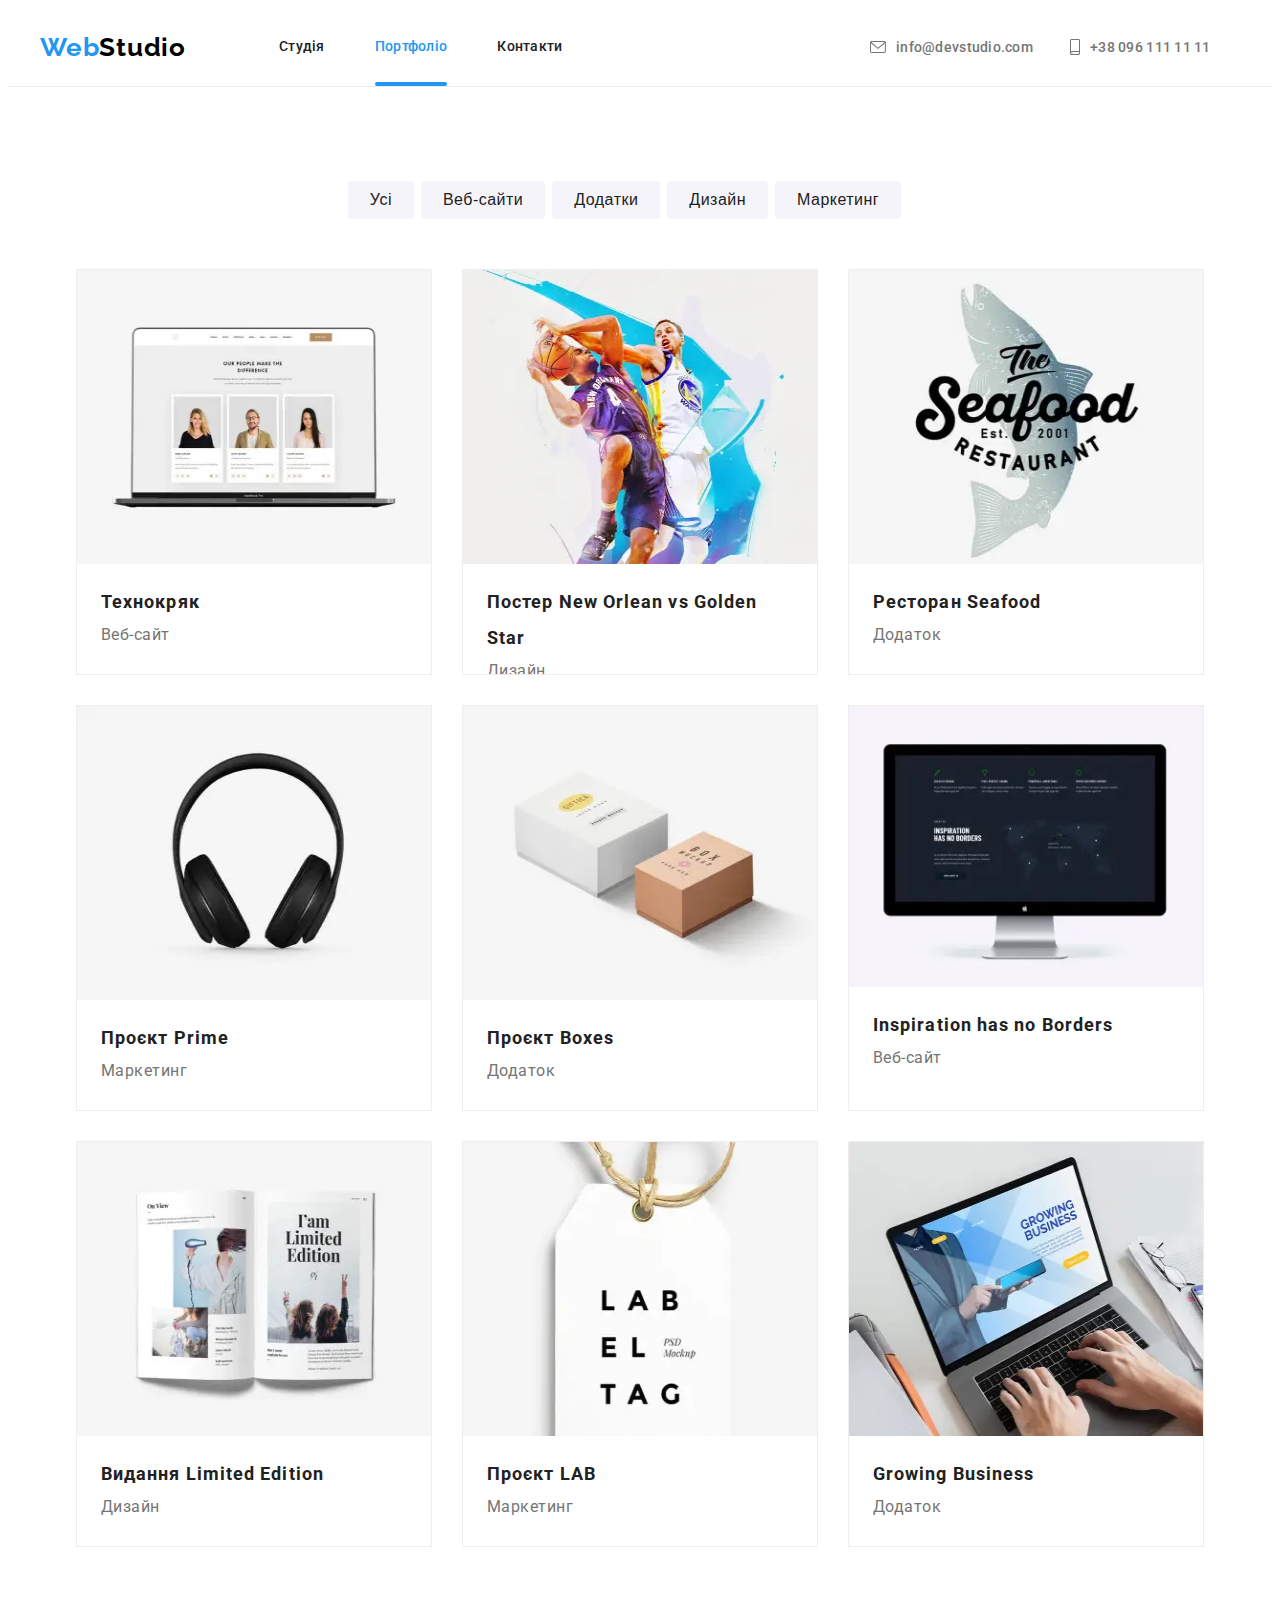
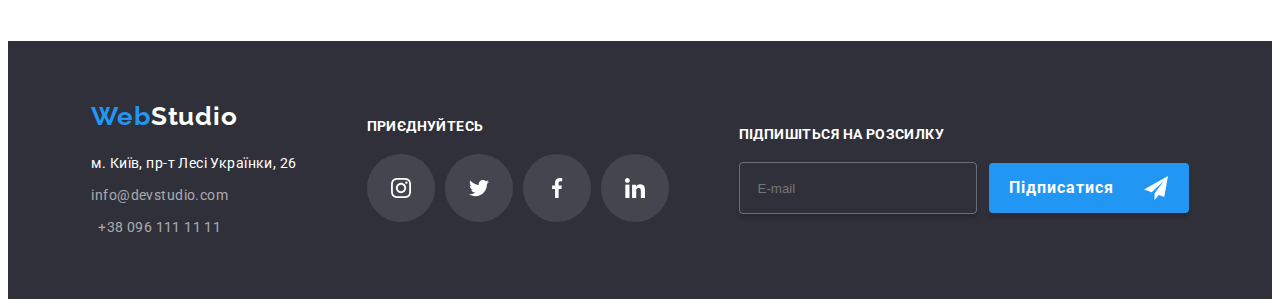
==== commit 01554fad: "YES W" ====
--- a/portfolio.html
+++ b/portfolio.html
@@ -41,6 +41,9 @@
             <a href="tel:+380961111111" class="top__telephone">+38 096 111 11 11</a>
           </li>
         </ul>
+        <button type="menu" class="menu-toggle js-open-menu" aria-expanded="false" aria-controls="mobile-menu">
+          <img src="./images/menu_40px.jpg" alt="burger" class="top__burger">
+        </button>
       </div>
     </div>
   </header>
@@ -253,11 +256,26 @@
       </ul>
     </div>
   </footer>
+
+  <div class="menu-container js-menu-container" id="mobile-menu">
+    <div class="menu">
+    <ul class="menu__list">
+      <li class="menu__item">
+        <a href="./index.html" class="menu__text">Студія</a></li>
+      <li class="menu__item">
+        <a href="./portfolio.html" class="menu__text">Портфоліо</a></li>
+      <li class="menu__item">
+        <a href="#footer" class="menu__text">Контакти</a></li>
+    </ul>
+  </div>
+  </div>
+
   <script src="https://unpkg.com/aos@2.3.1/dist/aos.js"></script>
   <script>
     AOS.init();
   </script>
   <script src="./js/filter.js"></script>
+  <script src="./js/mobile-menu.js"></script>
 </body>
 
 </html>--- a/css/portfoilio.min.css
+++ b/css/portfoilio.min.css
@@ -1 +1 @@
-@keyframes animation-footer-input-holder{0%{transform:scale(1)}100%{transform:scale(1.1)}}.container{width:100%;margin:0 auto;padding-left:15px;padding-right:15px}@media screen and (min-width: 480px){.container{max-width:480px}}@media screen and (min-width: 768px){.container{max-width:768px}}@media screen and (min-width: 1200px){.container{max-width:1200px}}#bigbox{background-color:#fff;font-family:Roboto}h1,h2,h3,p,a{margin:0}li,ul{padding:0;margin:0;list-style:none}button{cursor:pointer}a{text-decoration:none}img{display:block;width:100%;max-width:100%;height:auto}.top{background-color:#fff;padding-top:10px;padding-bottom:10px}@media screen and (min-width: 768px){.top{padding-top:21px;padding-bottom:21px}}@media screen and (min-width: 1200px){.top{padding-top:24px;padding-bottom:24px}}.top__container{display:flex;align-items:center;justify-content:flex-start;gap:0px;flex-wrap:nowrap;flex-direction:row}.top__logo{color:#2196f3;font-family:Raleway;font-size:24px;font-weight:700;line-height:normal;letter-spacing:.72px}@media screen and (min-width: 1200px){.top__logo{font-size:26px;letter-spacing:.78px}}.top__span{color:#212121}@media screen and (min-width: 1200px){.top__span{color:#000}}@media screen and (min-width: 768px){.top__link-now{color:#2196f3;font-family:Roboto;font-size:14px;font-weight:500;line-height:1.1;letter-spacing:.28px;position:relative;transition-duration:250ms;transition-timing-function:cubic-bezier(0.4, 0, 0.2, 1);transition-property:color}}.top__link-now::after{content:"";height:4px;width:100%;border-radius:2px;background-color:#2196f3;display:block;top:43px;left:0;position:absolute}.top__link{color:#212121;font-size:14px;font-weight:500;line-height:1.1;letter-spacing:.28px;position:relative;transition-duration:250ms;transition-timing-function:cubic-bezier(0.4, 0, 0.2, 1);transition-property:color,background-color}.top__link:focus{color:#2196f3;font-size:14px;font-weight:500;line-height:1.1;letter-spacing:.28px}.top__link:hover{color:#2196f3}.top__link::after{content:"";height:4px;width:100%;border-radius:2px;background-color:#2196f3;opacity:0;bottom:0;left:0;position:absolute;display:block;transition-property:opacity,transform;transition-duration:250ms;transition-timing-function:cubic-bezier(0.4, 0, 0.2, 1);transform:scale(0)}.top__email{width:16px;height:12px;display:inline;fill:#757575;margin-right:10px;transition-duration:250ms;transition-timing-function:cubic-bezier(0.4, 0, 0.2, 1);transition-property:fill}.top__phone{width:10px;height:16px;display:inline;fill:#757575;margin-right:10px;transition-duration:250ms;transition-timing-function:cubic-bezier(0.4, 0, 0.2, 1);transition-property:fill}.top__link:hover::after{opacity:1;transform:scale(1)}.top__link:focus::after{content:"";height:4px;width:100%;border-radius:2px;background-color:#2196f3;display:block;bottom:0;left:0;position:absolute;border:none;outline:none}.top__navigation{display:none}@media screen and (min-width: 768px){.top__navigation{display:flex;align-items:center;justify-content:center;gap:50px;flex-wrap:nowrap;margin-right:auto;margin-left:93px}}.top__telephone{color:#757575;font-size:14px;font-weight:500;line-height:normal;letter-spacing:.28px;transition-duration:250ms;transition-timing-function:cubic-bezier(0.4, 0, 0.2, 1);transition-property:color}.top__telephone:focus{color:#2196f3;font-size:14px;font-weight:500;line-height:normal;letter-spacing:.28px}.top__telephone:hover{color:#2196f3;font-size:14px;font-weight:500;line-height:normal;letter-spacing:.28px}.top__info{color:#757575;font-size:14px;font-weight:500;line-height:normal;letter-spacing:.28px;transition-duration:250ms;transition-timing-function:cubic-bezier(0.4, 0, 0.2, 1);transition-property:color}.top__info:focus{color:#2196f3;font-size:14px;font-weight:500;line-height:normal;letter-spacing:.28px}.top__info:hover{color:#2196f3;font-size:14px;font-weight:500;line-height:normal;letter-spacing:.28px}.top__list{display:none}@media screen and (min-width: 768px){.top__list{display:flex;align-items:start;justify-content:center;gap:10px;flex-wrap:nowrap;flex-direction:column}}@media screen and (min-width: 1200px){.top__list{display:flex;align-items:center;justify-content:center;gap:30px;flex-wrap:nowrap;flex-direction:row}}.top__item{width:170px;display:flex;align-items:center;justify-content:start;gap:0px;flex-wrap:nowrap;transition-duration:250ms;transition-timing-function:cubic-bezier(0.4, 0, 0.2, 1);transition-property:fill}.top__item:hover .top__email{fill:#2196f3}.top__item:hover .top__phone{fill:#2196f3}.portfolio{background-color:#fff;padding-top:60px;padding-bottom:60px;border-top:1px solid #ececec}@media screen and (min-width: 1200px){.portfolio{padding-top:94px;padding-bottom:94px}}.portfolio__list{display:flex;align-items:center;justify-content:flex-start;gap:8px;flex-wrap:wrap;max-width:326px;margin-bottom:40px}@media screen and (min-width: 768px){.portfolio__list{display:flex;align-items:center;justify-content:center;gap:8px;flex-wrap:nowrap;max-width:575px;margin-bottom:30px;height:38px;margin-left:81px;margin-right:81px}}@media screen and (min-width: 1200px){.portfolio__list{display:flex;align-items:center;justify-content:center;gap:7px;flex-wrap:nowrap;margin-left:297px;margin-right:297px;margin-bottom:50px}}.portfolio__button{color:#212121;background-color:#f5f4fa;text-align:center;font-size:16px;font-weight:500;line-height:26px;letter-spacing:.48px;border:none;border-radius:4px;padding-top:6px;padding-bottom:6px;padding-left:22px;padding-right:22px;transition-duration:250ms;transition-timing-function:cubic-bezier(0.4, 0, 0.2, 1);transition-property:box-shadow,background-color,color}.portfolio__button:hover{color:#fff;text-align:center;font-size:16px;font-weight:500;line-height:26px;letter-spacing:.48px;background-color:#2196f3;border-radius:4px;border-color:#f5f4fa;box-shadow:0 2px 2px 0 rgba(0,0,0,.12),0 1px 2px 0 rgba(0,0,0,.08),0 3px 1px 0 rgba(0,0,0,.1)}.portfolio__button:focus{color:#fff;text-align:center;font-size:16px;font-weight:500;line-height:26px;letter-spacing:.48px;background-color:#2196f3;border-radius:4px;border-color:#f5f4fa;box-shadow:0 2px 2px 0 rgba(0,0,0,.12),0 1px 2px 0 rgba(0,0,0,.08),0 3px 1px 0 rgba(0,0,0,.1)}.portfolio__list2{display:flex;align-items:center;justify-content:center;gap:30px;flex-wrap:wrap;flex-direction:column}@media screen and (min-width: 768px){.portfolio__list2{display:flex;align-items:center;justify-content:center;gap:30px;flex-wrap:wrap;flex-direction:row}}@media screen and (min-width: 1200px){.portfolio__list2{display:flex;align-items:center;justify-content:center;gap:30px;flex-wrap:wrap;flex-direction:row}}.portfolio__list2>:first-child{border:1px solid #eee;background:#fff;max-width:450px;position:relative;overflow:hidden;transition-duration:250ms;transition-timing-function:cubic-bezier(0.4, 0, 0.2, 1);transition-property:box-shadow}@media screen and (min-width: 768px){.portfolio__list2>:first-child{max-width:354px;height:440px}}@media screen and (min-width: 1200px){.portfolio__list2>:first-child{border:1px solid #eee;background:#fff;height:404px;width:calc((100% - 60px)/3);position:relative;overflow:hidden;transition-duration:250ms;transition-timing-function:cubic-bezier(0.4, 0, 0.2, 1);transition-property:box-shadow}}.portfolio__list2>:nth-child(2){border:1px solid #eee;background:#fff;max-width:450px;position:relative;overflow:hidden;transition-duration:250ms;transition-timing-function:cubic-bezier(0.4, 0, 0.2, 1);transition-property:box-shadow}@media screen and (min-width: 768px){.portfolio__list2>:nth-child(2){max-width:354px;height:440px}}@media screen and (min-width: 1200px){.portfolio__list2>:nth-child(2){border:1px solid #eee;background:#fff;height:404px;width:calc((100% - 60px)/3);position:relative;overflow:hidden;transition-duration:250ms;transition-timing-function:cubic-bezier(0.4, 0, 0.2, 1);transition-property:box-shadow}}.portfolio__item2{border:1px solid #eee;background:#fff;max-width:450px;position:relative;overflow:hidden;transition-duration:250ms;transition-timing-function:cubic-bezier(0.4, 0, 0.2, 1);transition-property:box-shadow}@media screen and (min-width: 768px){.portfolio__item2{max-width:354px;height:404px}}@media screen and (min-width: 1200px){.portfolio__item2{border:1px solid #eee;background:#fff;height:404px;width:calc((100% - 60px)/3);position:relative;overflow:hidden;transition-duration:250ms;transition-timing-function:cubic-bezier(0.4, 0, 0.2, 1);transition-property:box-shadow}}.portfolio__item2:hover{box-shadow:1px 4px 6px 0px rgba(0,0,0,.16),0px 4px 4px 0px rgba(0,0,0,.06),0px 1px 1px 0px rgba(0,0,0,.12)}.portfolio__img{width:370px;height:294px}.portfolio__text{color:#212121;font-size:18px;font-weight:700;line-height:36px;letter-spacing:1.08px;margin-top:20px;padding-left:24px;padding-right:24px}.portfolio__subtext{color:#757575;font-size:16px;font-weight:400;line-height:30px;letter-spacing:.48px;padding-bottom:20px;padding-left:24px;padding-right:24px;color:pin}.portfolio__item2:hover .portfolio__overlay-holder{opacity:1;transform:translateY(-25%)}.portfolio__overlay-holder{opacity:0;position:absolute;height:294px;top:18.5%;left:0;display:flex;align-items:center;justify-content:center;gap:0px;flex-wrap:nowrap;width:370px;height:294px;background-color:rgba(33,150,243,.9);padding-left:24px;padding-right:24px;transition-duration:250ms;transition-timing-function:cubic-bezier(0.4, 0, 0.2, 1);transition-property:opacity,transform}.portfolio__overlay-text{color:#fff;font-family:Roboto;font-size:18px;font-style:normal;font-weight:400;line-height:28px;letter-spacing:.54px}.footer{background-color:#2f303a;padding-top:60px;padding-bottom:60px}.footer_item{display:flex;flex-direction:column;align-items:center}.footer__tel-mail{flex-direction:column;display:flex;align-items:center;justify-content:center;gap:8px;flex-wrap:wrap}@media screen and (min-width: 1200px){.footer__tel-mail{display:flex;align-items:center;justify-content:center;gap:0px;flex-wrap:wrap}}.footer__title{margin-left:39px;margin-right:39px;color:#2196f3;font-family:Raleway;text-align:center;font-size:26px;font-weight:700;line-height:normal;letter-spacing:.78px}.footer__span{color:#fff;font-family:Raleway;font-size:26px;font-style:normal;font-weight:700;line-height:normal;letter-spacing:.78px}.footer__address{color:#fff;font-size:14px;font-style:normal;font-weight:400;line-height:24px;letter-spacing:.42px;margin-top:20px;margin-bottom:8px}.footer__mailto{color:rgba(255,255,255,.6);font-size:14px;font-weight:400;line-height:24px;letter-spacing:.42px;margin-bottom:8px}.footer__telephone{color:rgba(255,255,255,.6);font-size:14px;font-weight:400;line-height:24px;letter-spacing:.42px}.footer__svg-item:hover .footer__svg{fill:#fff}.footer__svg-list{display:flex;align-items:center;justify-content:center;gap:10px;flex-wrap:nowrap}.footer__svg{width:20px;height:20px;fill:#fff;transition-duration:250ms;transition-timing-function:cubic-bezier(0.4, 0, 0.2, 1);transition-property:fill}.footer__svg-item:hover{background-color:#2196f3;border-radius:50%}.footer__svg-item:focus{background-color:#2196f3;border-radius:50%}.footer__svg-link{width:44px;height:44px;text-align:center;display:flex;align-items:center;justify-content:center;gap:0px;flex-wrap:nowrap;border-radius:50%;width:44px;height:44px;padding-left:12px;padding-top:12px;padding-right:12px;padding-bottom:12px;border-radius:50%;background-color:rgba(255,255,255,.1);transition-duration:250ms;transition-timing-function:cubic-bezier(0.4, 0, 0.2, 1);transition-property:border,background-color}.footer__svg-link:focus{outline:none;border:1px solid #2196f3;background-color:#2196f3}.footer__svg-item{border-radius:50%;transition-duration:250ms;transition-timing-function:cubic-bezier(0.4, 0, 0.2, 1);transition-property:border-radius,background-color}.footer__container{flex-direction:column;display:flex;align-items:center;justify-content:center;gap:70px;flex-wrap:nowrap}@media screen and (min-width: 768px){.footer__container{flex-direction:row;display:flex;align-items:flex-start;justify-content:center;gap:60px;flex-wrap:wrap}}@media screen and (min-width: 1200px){.footer__container{flex-direction:row;display:flex;align-items:center;justify-content:center;gap:70px;flex-wrap:nowrap}}.footer__item:nth-child(1){margin-right:0px}@media screen and (min-width: 768px){.footer__item:nth-child(1){margin-right:105px}}@media screen and (min-width: 1200px){.footer__item:nth-child(1){margin-right:0px}}.footer__subtext{color:#fff;text-align:center;margin-bottom:20px;font-family:Roboto;font-size:14px;font-style:normal;font-weight:700;line-height:normal;letter-spacing:.42px;text-transform:uppercase}@media screen and (min-width: 1200px){.footer__subtext{text-align:start;margin-right:90px}}.footer__input-holder{width:300px;height:50px;border-radius:4px;border:1px solid rgba(255,255,255,.3);background:rgba(33,150,243,0);box-shadow:0px 4px 4px 0px rgba(0,0,0,.15);display:flex;align-items:center;padding-left:16px}@media screen and (min-width: 768px){.footer__input-holder{width:450px}}@media screen and (min-width: 1200px){.footer__input-holder{width:358px;height:50px}}.footer__input{background-color:#2f303a;outline:none;border:none;color:rgba(255,255,255,.6)}.footer__emailinput-holder{max-width:450px;display:flex;align-items:center;flex-direction:column;justify-content:center;animation-name:animation-footer-input-holder;animation-timing-function:linear;animation-duration:1.5s;animation-iteration-count:infinite;animation-direction:alternate-reverse}@media screen and (min-width: 1200px){.footer__emailinput-holder{flex-direction:row}}.footer__svg-link:focus .footer__svg{fill:#fff}.footer_subs{text-align:start}.footer__button-holder{margin-top:20px}@media screen and (min-width: 1200px){.footer__button-holder{margin-top:0px}}.footer__button{border-radius:4px;background:#2196f3;box-shadow:0px 4px 4px 0px rgba(0,0,0,.15);width:200px;height:50px;border:none;color:#fff;text-align:center;font-family:Roboto;font-size:16px;font-style:normal;font-weight:700;line-height:30px;letter-spacing:.96px;fill:#fff;display:flex;align-items:center;justify-content:space-around}@media screen and (min-width: 1200px){.footer__button{margin-left:12px}}.footer__button-svg{width:24px;height:24px}.show{display:block}/*# sourceMappingURL=portfoilio.min.css.map */+@keyframes animation-footer-input-holder{0%{transform:scale(1)}100%{transform:scale(1.1)}}.container{width:100%;margin:0 auto;padding-left:15px;padding-right:15px}@media screen and (min-width: 480px){.container{max-width:480px}}@media screen and (min-width: 768px){.container{max-width:768px}}@media screen and (min-width: 1200px){.container{max-width:1200px}}#bigbox{background-color:#fff;font-family:Roboto}h1,h2,h3,p,a{margin:0}li,ul{padding:0;margin:0;list-style:none}button{cursor:pointer}a{text-decoration:none}img{display:block;width:100%;max-width:100%;height:auto}.top{background-color:#fff;padding-top:10px;padding-bottom:10px}@media screen and (min-width: 768px){.top{padding-top:21px;padding-bottom:21px}}@media screen and (min-width: 1200px){.top{padding-top:24px;padding-bottom:24px}}.top__container{display:flex;align-items:center;justify-content:space-between;gap:0px;flex-wrap:nowrap;flex-direction:row}.top__logo{color:#2196f3;font-family:Raleway;font-size:24px;font-weight:700;line-height:normal;letter-spacing:.72px}@media screen and (min-width: 1200px){.top__logo{font-size:26px;letter-spacing:.78px}}.top__span{color:#212121}@media screen and (min-width: 1200px){.top__span{color:#000}}@media screen and (min-width: 768px){.top__link-now{color:#2196f3;font-family:Roboto;font-size:14px;font-weight:500;line-height:1.1;letter-spacing:.28px;position:relative;transition-duration:250ms;transition-timing-function:cubic-bezier(0.4, 0, 0.2, 1);transition-property:color}}.top__link-now::after{content:"";height:4px;width:100%;border-radius:2px;background-color:#2196f3;display:block;top:43px;left:0;position:absolute}.top__link{color:#212121;font-size:14px;font-weight:500;line-height:1.1;letter-spacing:.28px;position:relative;transition-duration:250ms;transition-timing-function:cubic-bezier(0.4, 0, 0.2, 1);transition-property:color,background-color}.top__link:focus{color:#2196f3;font-size:14px;font-weight:500;line-height:1.1;letter-spacing:.28px}.top__link:hover{color:#2196f3}.top__link::after{content:"";height:4px;width:100%;border-radius:2px;background-color:#2196f3;opacity:0;bottom:0;left:0;position:absolute;display:block;transition-property:opacity,transform;transition-duration:250ms;transition-timing-function:cubic-bezier(0.4, 0, 0.2, 1);transform:scale(0)}.top__email{width:16px;height:12px;display:inline;fill:#757575;margin-right:10px;transition-duration:250ms;transition-timing-function:cubic-bezier(0.4, 0, 0.2, 1);transition-property:fill}.top__phone{width:10px;height:16px;display:inline;fill:#757575;margin-right:10px;transition-duration:250ms;transition-timing-function:cubic-bezier(0.4, 0, 0.2, 1);transition-property:fill}.top__link:hover::after{opacity:1;transform:scale(1)}.top__link:focus::after{content:"";height:4px;width:100%;border-radius:2px;background-color:#2196f3;display:block;bottom:0;left:0;position:absolute;border:none;outline:none}.top__navigation{display:none}@media screen and (min-width: 768px){.top__navigation{display:flex;align-items:center;justify-content:center;gap:50px;flex-wrap:nowrap;margin-right:auto;margin-left:93px}}.top__telephone{color:#757575;font-size:14px;font-weight:500;line-height:normal;letter-spacing:.28px;transition-duration:250ms;transition-timing-function:cubic-bezier(0.4, 0, 0.2, 1);transition-property:color}.top__telephone:focus{color:#2196f3;font-size:14px;font-weight:500;line-height:normal;letter-spacing:.28px}.top__telephone:hover{color:#2196f3;font-size:14px;font-weight:500;line-height:normal;letter-spacing:.28px}.top__info{color:#757575;font-size:14px;font-weight:500;line-height:normal;letter-spacing:.28px;transition-duration:250ms;transition-timing-function:cubic-bezier(0.4, 0, 0.2, 1);transition-property:color}.top__info:focus{color:#2196f3;font-size:14px;font-weight:500;line-height:normal;letter-spacing:.28px}.top__info:hover{color:#2196f3;font-size:14px;font-weight:500;line-height:normal;letter-spacing:.28px}.top__list{display:none}@media screen and (min-width: 768px){.top__list{display:flex;align-items:start;justify-content:center;gap:10px;flex-wrap:nowrap;flex-direction:column}}@media screen and (min-width: 1200px){.top__list{display:flex;align-items:center;justify-content:center;gap:30px;flex-wrap:nowrap;flex-direction:row}}.top__item{width:170px;display:flex;align-items:center;justify-content:start;gap:0px;flex-wrap:nowrap;transition-duration:250ms;transition-timing-function:cubic-bezier(0.4, 0, 0.2, 1);transition-property:fill}.top__item:hover .top__email{fill:#2196f3}.top__item:hover .top__phone{fill:#2196f3}.top__burger{width:40px;height:40px}.menu-container{position:fixed;top:0;left:0;width:100vw;height:100vh;padding:32px;background-color:#fff;transform:translateX(100%);transition:transform 250ms ease-in-out}.menu-container.is-open{transform:translateX(0)}.menu-container .menu-toggle{position:absolute;top:16px;right:16px;color:#fff}.menu-toggle{background-color:rgba(0,0,0,0);cursor:pointer;border:none;outline:none}@media screen and (min-width: 768px){.menu-toggle{display:none}}.portfolio{background-color:#fff;padding-top:60px;padding-bottom:60px;border-top:1px solid #ececec}@media screen and (min-width: 1200px){.portfolio{padding-top:94px;padding-bottom:94px}}.portfolio__list{display:flex;align-items:center;justify-content:flex-start;gap:8px;flex-wrap:wrap;max-width:326px;margin-bottom:40px}@media screen and (min-width: 768px){.portfolio__list{display:flex;align-items:center;justify-content:center;gap:8px;flex-wrap:nowrap;max-width:575px;margin-bottom:30px;height:38px;margin-left:81px;margin-right:81px}}@media screen and (min-width: 1200px){.portfolio__list{display:flex;align-items:center;justify-content:center;gap:7px;flex-wrap:nowrap;margin-left:297px;margin-right:297px;margin-bottom:50px}}.portfolio__button{color:#212121;background-color:#f5f4fa;text-align:center;font-size:16px;font-weight:500;line-height:26px;letter-spacing:.48px;border:none;border-radius:4px;padding-top:6px;padding-bottom:6px;padding-left:22px;padding-right:22px;transition-duration:250ms;transition-timing-function:cubic-bezier(0.4, 0, 0.2, 1);transition-property:box-shadow,background-color,color}.portfolio__button:hover{color:#fff;text-align:center;font-size:16px;font-weight:500;line-height:26px;letter-spacing:.48px;background-color:#2196f3;border-radius:4px;border-color:#f5f4fa;box-shadow:0 2px 2px 0 rgba(0,0,0,.12),0 1px 2px 0 rgba(0,0,0,.08),0 3px 1px 0 rgba(0,0,0,.1)}.portfolio__button:focus{color:#fff;text-align:center;font-size:16px;font-weight:500;line-height:26px;letter-spacing:.48px;background-color:#2196f3;border-radius:4px;border-color:#f5f4fa;box-shadow:0 2px 2px 0 rgba(0,0,0,.12),0 1px 2px 0 rgba(0,0,0,.08),0 3px 1px 0 rgba(0,0,0,.1)}.portfolio__list2{display:flex;align-items:center;justify-content:center;gap:30px;flex-wrap:wrap;flex-direction:column}@media screen and (min-width: 768px){.portfolio__list2{display:flex;align-items:center;justify-content:center;gap:30px;flex-wrap:wrap;flex-direction:row}}@media screen and (min-width: 1200px){.portfolio__list2{display:flex;align-items:center;justify-content:center;gap:30px;flex-wrap:wrap;flex-direction:row}}.portfolio__list2>:first-child{border:1px solid #eee;background:#fff;max-width:450px;position:relative;overflow:hidden;transition-duration:250ms;transition-timing-function:cubic-bezier(0.4, 0, 0.2, 1);transition-property:box-shadow}@media screen and (min-width: 768px){.portfolio__list2>:first-child{max-width:354px;height:440px}}@media screen and (min-width: 1200px){.portfolio__list2>:first-child{border:1px solid #eee;background:#fff;height:404px;width:calc((100% - 60px)/3);position:relative;overflow:hidden;transition-duration:250ms;transition-timing-function:cubic-bezier(0.4, 0, 0.2, 1);transition-property:box-shadow}}.portfolio__list2>:nth-child(2){border:1px solid #eee;background:#fff;max-width:450px;position:relative;overflow:hidden;transition-duration:250ms;transition-timing-function:cubic-bezier(0.4, 0, 0.2, 1);transition-property:box-shadow}@media screen and (min-width: 768px){.portfolio__list2>:nth-child(2){max-width:354px;height:440px}}@media screen and (min-width: 1200px){.portfolio__list2>:nth-child(2){border:1px solid #eee;background:#fff;height:404px;width:calc((100% - 60px)/3);position:relative;overflow:hidden;transition-duration:250ms;transition-timing-function:cubic-bezier(0.4, 0, 0.2, 1);transition-property:box-shadow}}.portfolio__item2{border:1px solid #eee;background:#fff;max-width:450px;position:relative;overflow:hidden;transition-duration:250ms;transition-timing-function:cubic-bezier(0.4, 0, 0.2, 1);transition-property:box-shadow}@media screen and (min-width: 768px){.portfolio__item2{max-width:354px;height:404px}}@media screen and (min-width: 1200px){.portfolio__item2{border:1px solid #eee;background:#fff;height:404px;width:calc((100% - 60px)/3);position:relative;overflow:hidden;transition-duration:250ms;transition-timing-function:cubic-bezier(0.4, 0, 0.2, 1);transition-property:box-shadow}}.portfolio__item2:hover{box-shadow:1px 4px 6px 0px rgba(0,0,0,.16),0px 4px 4px 0px rgba(0,0,0,.06),0px 1px 1px 0px rgba(0,0,0,.12)}.portfolio__img{width:370px;height:294px}.portfolio__text{color:#212121;font-size:18px;font-weight:700;line-height:36px;letter-spacing:1.08px;margin-top:20px;padding-left:24px;padding-right:24px}.portfolio__subtext{color:#757575;font-size:16px;font-weight:400;line-height:30px;letter-spacing:.48px;padding-bottom:20px;padding-left:24px;padding-right:24px;color:pin}.portfolio__item2:hover .portfolio__overlay-holder{opacity:1;transform:translateY(-25%)}.portfolio__overlay-holder{opacity:0;position:absolute;height:294px;top:18.5%;left:0;display:flex;align-items:center;justify-content:center;gap:0px;flex-wrap:nowrap;width:370px;height:294px;background-color:rgba(33,150,243,.9);padding-left:24px;padding-right:24px;transition-duration:250ms;transition-timing-function:cubic-bezier(0.4, 0, 0.2, 1);transition-property:opacity,transform}.portfolio__overlay-text{color:#fff;font-family:Roboto;font-size:18px;font-style:normal;font-weight:400;line-height:28px;letter-spacing:.54px}.footer{background-color:#2f303a;padding-top:60px;padding-bottom:60px}.footer_item{display:flex;flex-direction:column;align-items:center}.footer__tel-mail{flex-direction:column;display:flex;align-items:center;justify-content:center;gap:8px;flex-wrap:wrap}@media screen and (min-width: 1200px){.footer__tel-mail{display:flex;align-items:center;justify-content:center;gap:0px;flex-wrap:wrap}}.footer__title{margin-left:39px;margin-right:39px;color:#2196f3;font-family:Raleway;text-align:center;font-size:24px;font-weight:700;line-height:normal;letter-spacing:.78px}@media screen and (min-width: 1200px){.footer__title{font-size:26px;margin-left:0px;margin-right:0px;text-align:start}}.footer__span{color:#fff}.footer__address{color:#fff;font-size:14px;font-style:normal;font-weight:400;line-height:24px;letter-spacing:.42px;margin-top:20px;margin-bottom:8px}.footer__mailto{color:rgba(255,255,255,.6);font-size:14px;font-weight:400;line-height:24px;letter-spacing:.42px;margin-bottom:8px}.footer__telephone{color:rgba(255,255,255,.6);font-size:14px;font-weight:400;line-height:24px;letter-spacing:.42px}.footer__svg-item:hover .footer__svg{fill:#fff}.footer__svg-list{display:flex;align-items:center;justify-content:center;gap:10px;flex-wrap:nowrap}.footer__svg{width:20px;height:20px;fill:#fff;transition-duration:250ms;transition-timing-function:cubic-bezier(0.4, 0, 0.2, 1);transition-property:fill}.footer__svg-item:hover{background-color:#2196f3;border-radius:50%}.footer__svg-item:focus{background-color:#2196f3;border-radius:50%}.footer__svg-link{width:44px;height:44px;text-align:center;display:flex;align-items:center;justify-content:center;gap:0px;flex-wrap:nowrap;border-radius:50%;width:44px;height:44px;padding-left:12px;padding-top:12px;padding-right:12px;padding-bottom:12px;border-radius:50%;background-color:rgba(255,255,255,.1);transition-duration:250ms;transition-timing-function:cubic-bezier(0.4, 0, 0.2, 1);transition-property:border,background-color}.footer__svg-link:focus{outline:none;border:1px solid #2196f3;background-color:#2196f3}.footer__svg-item{border-radius:50%;transition-duration:250ms;transition-timing-function:cubic-bezier(0.4, 0, 0.2, 1);transition-property:border-radius,background-color}.footer__container{flex-direction:column;display:flex;align-items:center;justify-content:center;gap:70px;flex-wrap:nowrap}@media screen and (min-width: 768px){.footer__container{flex-direction:row;display:flex;align-items:flex-start;justify-content:center;gap:60px;flex-wrap:wrap}}@media screen and (min-width: 1200px){.footer__container{flex-direction:row;display:flex;align-items:center;justify-content:center;gap:70px;flex-wrap:nowrap}}.footer__item:nth-child(1){margin-right:0px}@media screen and (min-width: 768px){.footer__item:nth-child(1){margin-right:105px}}@media screen and (min-width: 1200px){.footer__item:nth-child(1){margin-right:0px;display:flex;justify-content:flex-start;align-items:flex-start;flex-direction:column}}.footer__subtext{color:#fff;text-align:center;margin-bottom:20px;font-family:Roboto;font-size:14px;font-style:normal;font-weight:700;line-height:normal;letter-spacing:.42px;text-transform:uppercase}@media screen and (min-width: 1200px){.footer__subtext{text-align:start;margin-right:90px}}.footer__input-holder{width:300px;height:50px;border-radius:4px;border:1px solid rgba(255,255,255,.3);background:rgba(33,150,243,0);box-shadow:0px 4px 4px 0px rgba(0,0,0,.15);display:flex;align-items:center;padding-left:16px}@media screen and (min-width: 768px){.footer__input-holder{width:450px}}@media screen and (min-width: 1200px){.footer__input-holder{width:358px;height:50px}}.footer__input{background-color:#2f303a;outline:none;border:none;color:rgba(255,255,255,.6)}.footer__emailinput-holder{max-width:450px;display:flex;align-items:center;flex-direction:column;justify-content:center;animation-name:animation-footer-input-holder;animation-timing-function:linear;animation-duration:1.5s;animation-iteration-count:infinite;animation-direction:alternate-reverse}@media screen and (min-width: 1200px){.footer__emailinput-holder{flex-direction:row}}.footer__svg-link:focus .footer__svg{fill:#fff}.footer_subs{text-align:start}.footer__button-holder{margin-top:20px}@media screen and (min-width: 1200px){.footer__button-holder{margin-top:0px}}.footer__button{border-radius:4px;background:#2196f3;box-shadow:0px 4px 4px 0px rgba(0,0,0,.15);width:200px;height:50px;border:none;color:#fff;text-align:center;font-family:Roboto;font-size:16px;font-style:normal;font-weight:700;line-height:30px;letter-spacing:.96px;fill:#fff;display:flex;align-items:center;justify-content:space-around}@media screen and (min-width: 1200px){.footer__button{margin-left:12px}}.footer__button-svg{width:24px;height:24px}.show{display:block}.menu__list{display:flex;flex-direction:column;gap:32px}.menu__item{width:150px}.menu__text{color:#212121;font-family:Roboto;font-size:40px;font-style:normal;font-weight:500;line-height:normal;letter-spacing:.8px}.menu__text:hover{color:#2196f3}/*# sourceMappingURL=portfoilio.min.css.map */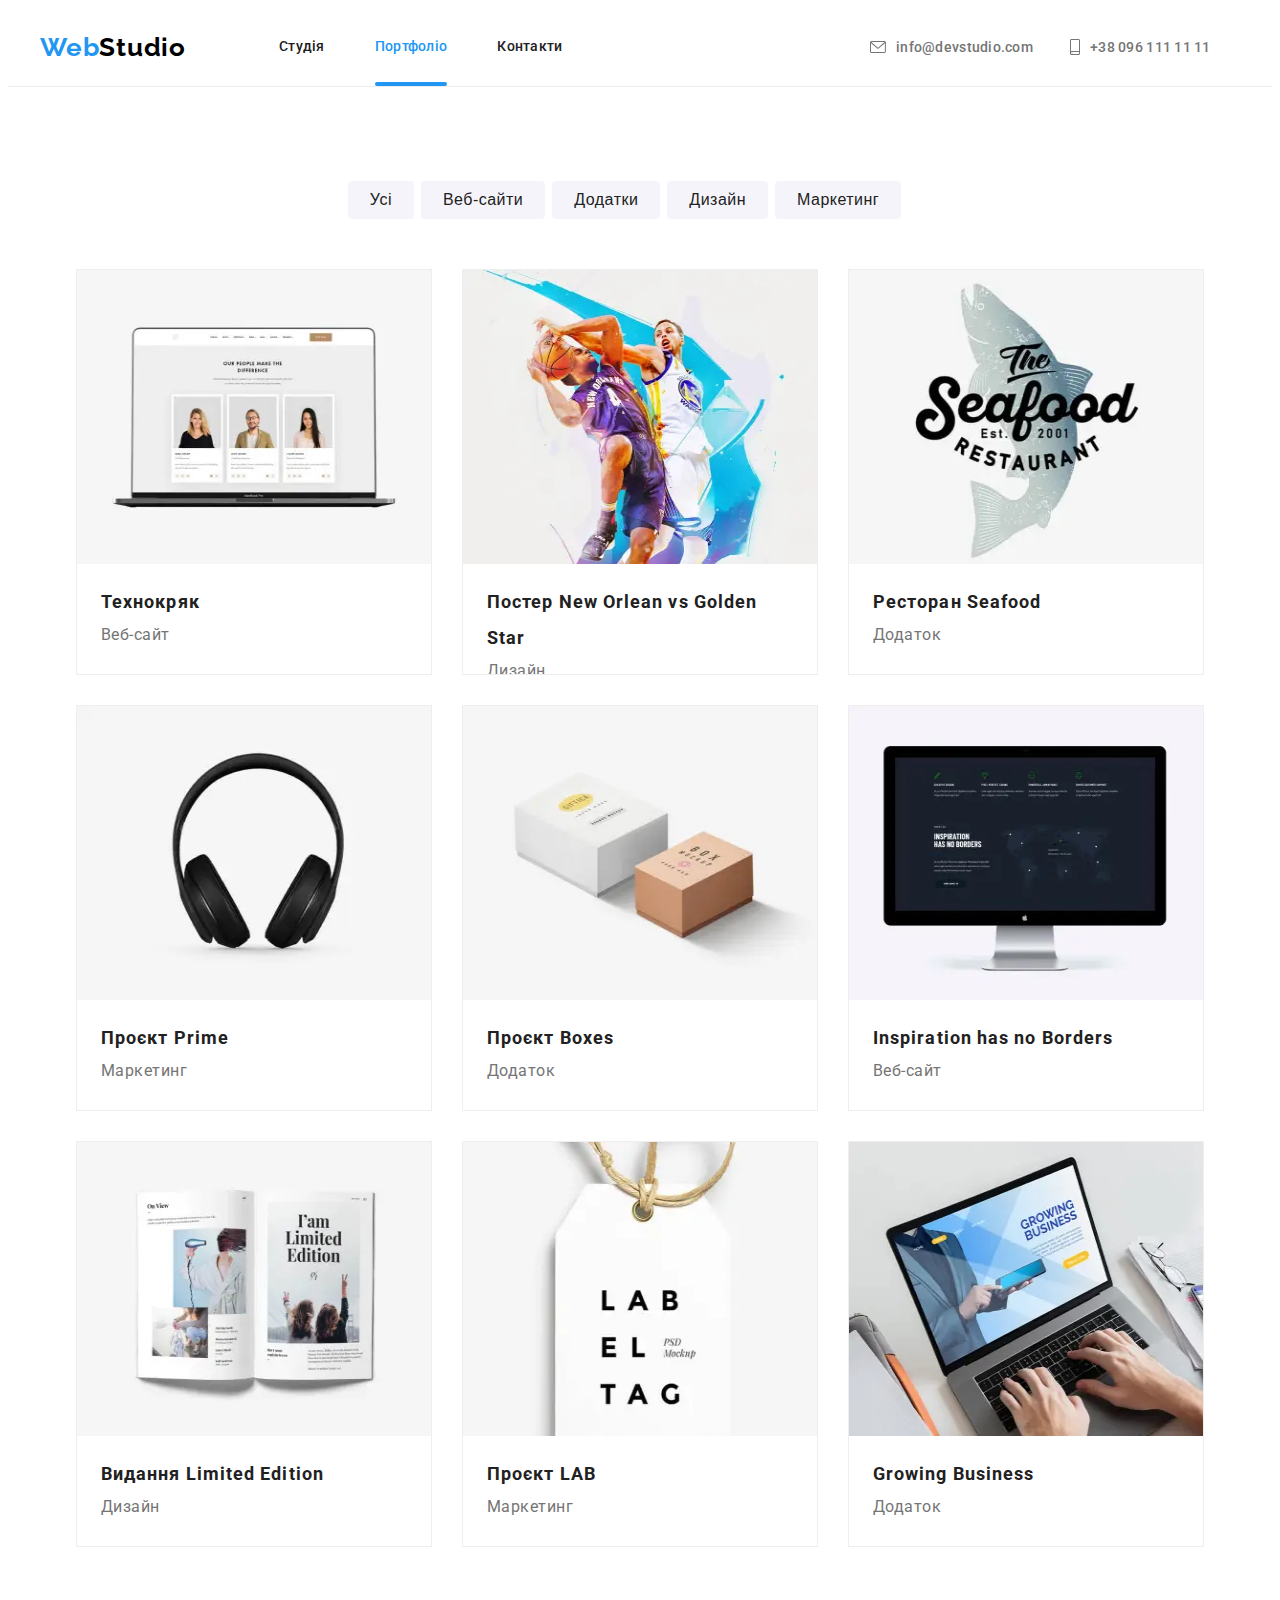
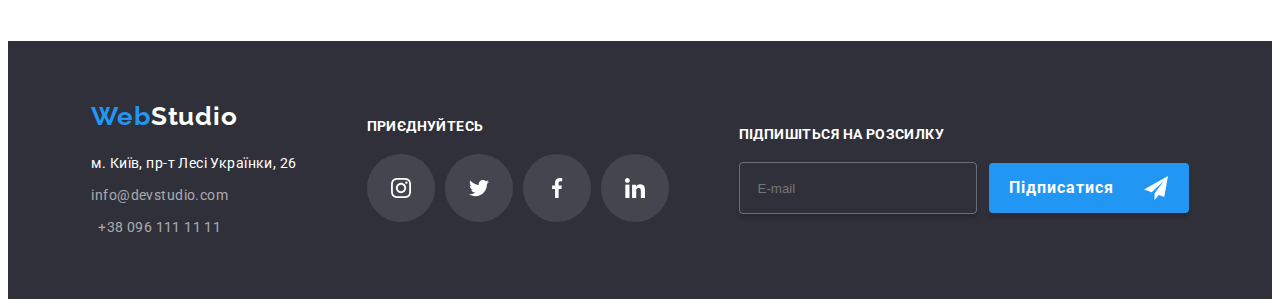
==== commit 468f505f: "changes" ====
--- a/portfolio.html
+++ b/portfolio.html
@@ -1,281 +1,547 @@
 <!DOCTYPE html>
 <html lang="en">
+  <head>
+    <meta charset="UTF-8" />
+    <meta name="viewport" content="width=device-width, initial-scale=1.0" />
+    <title>Document</title>
+    <link href="https://unpkg.com/aos@2.3.1/dist/aos.css" rel="stylesheet" />
+    <link rel="preconnect" href="https://fonts.googleapis.com" />
+    <link rel="preconnect" href="https://fonts.static.com" crossorigin />
+    <link
+      href="https://fonts.googleapis.com/css2?family=Raleway:wght@700&family=Roboto:wght@400;500;700;900&display=swap"
+      rel="stylesheet"
+    />
 
-<head>
-  <meta charset="UTF-8" />
-  <meta name="viewport" content="width=device-width, initial-scale=1.0" />
-  <title>Document</title>
-  <link href="https://unpkg.com/aos@2.3.1/dist/aos.css" rel="stylesheet" />
-  <link rel="preconnect" href="https://fonts.googleapis.com" />
-  <link rel="preconnect" href="https://fonts.static.com" crossorigin />
-  <link href="https://fonts.googleapis.com/css2?family=Raleway:wght@700&family=Roboto:wght@400;500;700;900&display=swap"
-    rel="stylesheet" />
+    <link
+      rel="stylesheet"
+      href="https://cdnjs.cloudflare.com/ajax/libs/modern-normalize/2.0.0/modern-normalize.min.css"
+      integrity="sha512-4xo8blKMVCiXpTaLzQSLSw3KFOVPWhm/TRtuPVc4WG6kUgjH6J03IBuG7JZPkcWMxJ5huwaBpOpnwYElP/m6wg=="
+      crossorigin="anonymous"
+      referrerpolicy="no-referrer"
+    />
+    <link rel="stylesheet" href="./css/portfoilio.min.css" />
+  </head>
 
-  <link rel="stylesheet" href="https://cdnjs.cloudflare.com/ajax/libs/modern-normalize/2.0.0/modern-normalize.min.css"
-    integrity="sha512-4xo8blKMVCiXpTaLzQSLSw3KFOVPWhm/TRtuPVc4WG6kUgjH6J03IBuG7JZPkcWMxJ5huwaBpOpnwYElP/m6wg=="
-    crossorigin="anonymous" referrerpolicy="no-referrer" />
-  <link rel="stylesheet" href="./css/portfoilio.min.css" />
-</head>
+  <body id="bigbox">
+    <header class="top">
+      <div class="container">
+        <div class="top__container">
+          <a href="./index.html" class="top__logo"
+            >Web<span class="top__span">Studio</span></a
+          >
+          <nav class="top__navigation">
+            <a href="./index.html" class="top__link">Студія</a>
+            <a href="./portfolio.html" class="top__link-now">Портфоліо</a>
+            <a href="#footer-anchor" class="top__link">Контакти</a>
+          </nav>
+          <ul class="top__list">
+            <li class="top__item">
+              <svg class="top__email">
+                <use href="./symboldefts/symbol-defs.svg#icon-mail"></use>
+              </svg>
+              <a href="mailto:info@devstudio.com" class="top__info"
+                >info@devstudio.com</a
+              >
+            </li>
+            <li class="top__item">
+              <svg class="top__phone">
+                <use href="./symboldefts/symbol-defs.svg#icon-smartphone"></use>
+              </svg>
+              <a href="tel:+380961111111" class="top__telephone"
+                >+38 096 111 11 11</a
+              >
+            </li>
+          </ul>
+          <button
+            type="button"
+            class="menu-toggle js-open-menu"
+            aria-expanded="false"
+            aria-controls="mobile-menu"
+          >
+            <img
+              src="./images/menu_40px.jpg"
+              alt="burger"
+              class="top__burger"
+            />
+          </button>
+        </div>
+      </div>
+    </header>
+    <section class="portfolio">
+      <div class="container">
+        <div class="portfolio__box">
+          <ul class="portfolio__list">
+            <li class="portfolio__item">
+              <button
+                type="button"
+                class="portfolio__button"
+                onclick="filterSelection('all')"
+              >
+                Усі
+              </button>
+            </li>
+            <li class="portfolio__item">
+              <button
+                type="button"
+                class="portfolio__button"
+                onclick="filterSelection('webs')"
+              >
+                Веб-сайти
+              </button>
+            </li>
+            <li class="portfolio__item">
+              <button
+                type="button"
+                class="portfolio__button"
+                onclick="filterSelection('apps')"
+              >
+                Додатки
+              </button>
+            </li>
+            <li class="portfolio__item">
+              <button
+                type="button"
+                class="portfolio__button"
+                onclick="filterSelection('design')"
+              >
+                Дизайн
+              </button>
+            </li>
+            <li class="portfolio__item">
+              <button
+                type="button"
+                class="portfolio__button"
+                onclick="filterSelection('marketin')"
+              >
+                Маркетинг
+              </button>
+            </li>
+          </ul>
+          <ul class="portfolio__list2">
+            <li class="portfolio__item2 webs all">
+              <picture>
+                <source
+                  media="(max-width: 767px)"
+                  srcset="
+                    ./images-for-portfolio/mobile/technocrack@mobile1x.webp 1x,
+                    ./images-for-portfolio/mobile/technocrack@mobile2x.webp 2x
+                  "
+                />
+                <source
+                  media="(max-width: 1199px)"
+                  srcset="
+                    ./images-for-portfolio/tablet/technocrack@tablet1x.webp 1x,
+                    ./images-for-portfolio/tablet/technocrack@tablet2x.webp 2x
+                  "
+                />
+                <!-- <source> -->
+                <img
+                  src="./images-for-portfolio/technocrack.webp"
+                  alt="technocrack"
+                  class="portfolio__img"
+                />
+              </picture>
 
-<body id="bigbox">
-  <header class="top">
-    <div class="container">
-      <div class="top__container">
-        <a href="./index.html" class="top__logo">Web<span class="top__span">Studio</span></a>
-        <nav class="top__navigation">
-          <a href="./index.html" class="top__link">Студія</a>
-          <a href="./portfolio.html" class="top__link-now">Портфоліо</a>
-          <a href="#footer-anchor" class="top__link">Контакти</a>
-        </nav>
-        <ul class="top__list">
-          <li class="top__item">
-            <svg class="top__email">
-              <use href="./symboldefts/symbol-defs.svg#icon-mail"></use>
-            </svg>
-            <a href="mailto:info@devstudio.com" class="top__info">info@devstudio.com</a>
+              <div class="portfolio__overlay-holder">
+                <p class="porftolio__overlay-text">
+                  Ресурс пропонує комплексні пропозиції з різним рівнем
+                  функціоналу та сервісів. Все це дозволить відвідувачу отримати
+                  вичерпні відомості про компанію чи приватну особу.
+                </p>
+              </div>
+              <h3 class="portfolio__text">Технокряк</h3>
+              <p class="portfolio__subtext">Веб-сайт</p>
+            </li>
+            <li class="portfolio__item2 design all">
+              <picture>
+                <source
+                  media="(max-width: 767px)"
+                  srcset="
+                    ./images-for-portfolio/mobile/poster@mobile1x.webp 1x,
+                    ./images-for-portfolio/mobile/poster@mobile2x.webp 2x
+                  "
+                />
+                <source
+                  media="(max-width: 1199px)"
+                  srcset="
+                    ./images-for-portfolio/tablet/poster@tablet1x.webp 1x,
+                    ./images-for-portfolio/tablet/poster@tablet2x.webp 2x
+                  "
+                />
+                <!-- <source> -->
+                <img
+                  src="./images-for-portfolio/poster.webp"
+                  alt="poster"
+                  class="portfolio__img"
+                />
+              </picture>
+              <div class="portfolio__overlay-holder">
+                <p class="porftolio__overlay-text">
+                  Ресурс пропонує комплексні пропозиції з різним рівнем
+                  функціоналу та сервісів. Все це дозволить відвідувачу отримати
+                  вичерпні відомості про компанію чи приватну особу.
+                </p>
+              </div>
+              <h3 class="portfolio__text">Постер New Orlean vs Golden Star</h3>
+              <p class="portfolio__subtext">Дизайн</p>
+            </li>
+            <li class="portfolio__item2 apps all">
+              <picture>
+                <source
+                  media="(max-width: 767px)"
+                  srcset="
+                    ./images-for-portfolio/mobile/restauraunt@mobile1x.webp 1x,
+                    ./images-for-portfolio/mobile/restauraunt@mobile2x.webp 2x
+                  "
+                />
+                <source
+                  media="(max-width: 1199px)"
+                  srcset="
+                    ./images-for-portfolio/tablet/restauraunt@tablet1x.webp 1x,
+                    ./images-for-portfolio/tablet/restauraunt@tablet2x.webp 2x
+                  "
+                />
+                <!-- <source> -->
+                <img
+                  src="./images-for-portfolio/restauraunt.webp"
+                  alt="restauraunt"
+                  class="portfolio__img"
+                />
+              </picture>
+              <div class="portfolio__overlay-holder">
+                <p class="porftolio__overlay-text">
+                  Ресурс пропонує комплексні пропозиції з різним рівнем
+                  функціоналу та сервісів. Все це дозволить відвідувачу отримати
+                  вичерпні відомості про компанію чи приватну особу.
+                </p>
+              </div>
+              <h3 class="portfolio__text">Ресторан Seafood</h3>
+              <p class="portfolio__subtext">Додаток</p>
+            </li>
+            <li class="portfolio__item2 marketin all">
+              <picture>
+                <source
+                  media="(max-width: 767px)"
+                  srcset="
+                    ./images-for-portfolio/mobile/project-prime@mobile1x.webp 1x,
+                    ./images-for-portfolio/mobile/project-prime@mobile2x.webp 2x
+                  "
+                />
+                <source
+                  media="(max-width: 1199px)"
+                  srcset="
+                    ./images-for-portfolio/tablet/project-prime@tablet1x.webp 1x,
+                    ./images-for-portfolio/tablet/project-prime@tablet2x.webp 2x
+                  "
+                />
+                <!-- <source> -->
+                <img
+                  src="./images-for-portfolio/project-Prime.webp"
+                  alt="project-prime"
+                  class="portfolio__img"
+                />
+              </picture>
+              <div class="portfolio__overlay-holder">
+                <p class="porftolio__overlay-text">
+                  Ресурс пропонує комплексні пропозиції з різним рівнем
+                  функціоналу та сервісів. Все це дозволить відвідувачу отримати
+                  вичерпні відомості про компанію чи приватну особу.
+                </p>
+              </div>
+              <h3 class="portfolio__text">Проєкт Prime</h3>
+              <p class="portfolio__subtext">Маркетинг</p>
+            </li>
+            <li class="portfolio__item2 apps all">
+              <picture>
+                <source
+                  media="(max-width: 767px)"
+                  srcset="
+                    ./images-for-portfolio/mobile/project-boxes@mobile1x.webp 1x,
+                    ./images-for-portfolio/mobile/project-boxes@mobile2x.webp 2x
+                  "
+                />
+                <source
+                  media="(max-width: 1199px)"
+                  srcset="
+                    ./images-for-portfolio/tablet/project-boxes@tablet1x.webp 1x,
+                    ./images-for-portfolio/tablet/project-boxes@tablet2x.webp 2x
+                  "
+                />
+                <!-- <source> -->
+                <img
+                  src="./images-for-portfolio/project-boxes.webp"
+                  alt="project-boxes"
+                  class="portfolio__img"
+                />
+              </picture>
+              <div class="portfolio__overlay-holder">
+                <p class="porftolio__overlay-text">
+                  Ресурс пропонує комплексні пропозиції з різним рівнем
+                  функціоналу та сервісів. Все це дозволить відвідувачу отримати
+                  вичерпні відомості про компанію чи приватну особу.
+                </p>
+              </div>
+              <h3 class="portfolio__text">Проєкт Boxes</h3>
+              <p class="portfolio__subtext">Додаток</p>
+            </li>
+            <li class="portfolio__item2 webs all">
+              <picture>
+                <source
+                  media="(max-width: 767px)"
+                  srcset="
+                    ./images-for-portfolio/mobile/inspiration@mobile1x.webp 1x,
+                    ./images-for-portfolio/mobile/inspiration@mobile2x.webp 2x
+                  "
+                />
+                <source
+                  media="(max-width: 1199px)"
+                  srcset="
+                    ./images-for-portfolio/tablet/inspiration@tablet1x.webp 1x,
+                    ./images-for-portfolio/tablet/inspiration@tablet2x.webp 2x
+                  "
+                />
+                <!-- <source> -->
+                <img
+                  src="./images-for-portfolio/inspiration.webp"
+                  alt="inspiration"
+                  class="portfolio__img"
+                />
+              </picture>
+              <div class="portfolio__overlay-holder">
+                <p class="porftolio__overlay-text">
+                  Ресурс пропонує комплексні пропозиції з різним рівнем
+                  функціоналу та сервісів. Все це дозволить відвідувачу отримати
+                  вичерпні відомості про компанію чи приватну особу.
+                </p>
+              </div>
+              <h3 class="portfolio__text">Inspiration has no Borders</h3>
+              <p class="portfolio__subtext">Веб-сайт</p>
+            </li>
+            <li class="portfolio__item2 design all">
+              <picture>
+                <source
+                  media="(max-width: 767px)"
+                  srcset="
+                    ./images-for-portfolio/mobile/limited-edition@mobile1x.webp 1x,
+                    ./images-for-portfolio/mobile/limited-edition@mobile2x.webp 2x
+                  "
+                />
+                <source
+                  media="(max-width: 1199px)"
+                  srcset="
+                    ./images-for-portfolio/tablet/limited-edition@tablet1x.webp 1x,
+                    ./images-for-portfolio/tablet/limited-edition@tablet2x.webp 2x
+                  "
+                />
+                <!-- <source> -->
+                <img
+                  src="./images-for-portfolio/limited-Edition.webp"
+                  alt="limited-Edition"
+                  class="portfolio__img"
+                />
+              </picture>
+              <div class="portfolio__overlay-holder">
+                <p class="porftolio__overlay-text">
+                  Ресурс пропонує комплексні пропозиції з різним рівнем
+                  функціоналу та сервісів. Все це дозволить відвідувачу отримати
+                  вичерпні відомості про компанію чи приватну особу.
+                </p>
+              </div>
+              <h3 class="portfolio__text">Видання Limited Edition</h3>
+              <p class="portfolio__subtext">Дизайн</p>
+            </li>
+            <li class="portfolio__item2 marketin all">
+              <picture>
+                <source
+                  media="(max-width: 767px)"
+                  srcset="
+                    ./images-for-portfolio/mobile/project-lab@mobile1x.webp 1x,
+                    ./images-for-portfolio/mobile/project-lab@mobile2x.webp 2x
+                  "
+                />
+                <source
+                  media="(max-width: 1199px)"
+                  srcset="
+                    ./images-for-portfolio/tablet/project-lab@tablet1x.webp 1x,
+                    ./images-for-portfolio/tablet/project-lab@tablet2x.webp 2x
+                  "
+                />
+                <!-- <source> -->
+                <img
+                  src="./images-for-portfolio/project-lab.webp"
+                  alt="project-lab"
+                  class="portfolio__img"
+                />
+              </picture>
+              <div class="portfolio__overlay-holder">
+                <p class="porftolio__overlay-text">
+                  Ресурс пропонує комплексні пропозиції з різним рівнем
+                  функціоналу та сервісів. Все це дозволить відвідувачу отримати
+                  вичерпні відомості про компанію чи приватну особу.
+                </p>
+              </div>
+              <h3 class="portfolio__text">Проєкт LAB</h3>
+              <p class="portfolio__subtext">Маркетинг</p>
+            </li>
+            <li class="portfolio__item2 apps all">
+              <picture>
+                <source
+                  media="(max-width: 767px)"
+                  srcset="
+                    ./images-for-portfolio/mobile/growing-buisness@mobile1x.webp 1x,
+                    ./images-for-portfolio/mobile/growing-buisness@mobile2x.webp 2x
+                  "
+                />
+                <source
+                  media="(max-width: 1199px)"
+                  srcset="
+                    ./images-for-portfolio/tablet/growing-buisness@tablet1x.webp 1x,
+                    ./images-for-portfolio/tablet/growing-buisness@tablet2x.webp 2x
+                  "
+                />
+                <!-- <source> -->
+                <img
+                  src="./images-for-portfolio/growing-buisness.webp"
+                  alt="growing-buisness"
+                  class="portfolio__img"
+                />
+              </picture>
+              <div class="portfolio__overlay-holder">
+                <p class="porftolio__overlay-text">
+                  Ресурс пропонує комплексні пропозиції з різним рівнем
+                  функціоналу та сервісів. Все це дозволить відвідувачу отримати
+                  вичерпні відомості про компанію чи приватну особу.
+                </p>
+              </div>
+              <h3 class="portfolio__text">Growing Business</h3>
+              <p class="portfolio__subtext">Додаток</p>
+            </li>
+          </ul>
+        </div>
+      </div>
+    </section>
+    <footer class="footer" id="footer-anchor">
+      <div class="container">
+        <ul class="footer__container">
+          <li class="footer__item">
+            <a href="./index.html" class="footer__title"
+              >Web<span class="footer__span">Studio</span></a
+            >
+            <address class="footer__address">
+              м. Київ, пр-т Лесі Українки, 26
+            </address>
+            <div class="footer__tel-mail">
+              <a href="mailto:info@devstudio.com" class="footer__mailto"
+                >info@devstudio.com</a
+              >
+              <a href="tel:+380961111111" class="footer__telephone"
+                >+38 096 111 11 11</a
+              >
+            </div>
           </li>
-          <li class="top__item">
-            <svg class="top__phone">
-              <use href="./symboldefts/symbol-defs.svg#icon-smartphone"></use>
-            </svg>
-            <a href="tel:+380961111111" class="top__telephone">+38 096 111 11 11</a>
+          <li class="footer__item">
+            <h2 class="footer__subtext">приєднуйтесь</h2>
+            <ul class="footer__svg-list">
+              <li class="footer__svg-item">
+                <a href="" class="footer__svg-link">
+                  <svg class="footer__svg">
+                    <use
+                      href="./symboldefts/symbol-defs.svg#icon-instagram"
+                    ></use>
+                  </svg>
+                </a>
+              </li>
+              <li class="footer__svg-item">
+                <a href="" class="footer__svg-link">
+                  <svg class="footer__svg">
+                    <use
+                      href="./symboldefts/symbol-defs.svg#icon-twitter"
+                    ></use>
+                  </svg>
+                </a>
+              </li>
+              <li class="footer__svg-item">
+                <a href="" class="footer__svg-link">
+                  <svg class="footer__svg">
+                    <use
+                      href="./symboldefts/symbol-defs.svg#icon-facebook"
+                    ></use>
+                  </svg>
+                </a>
+              </li>
+              <li class="footer__svg-item">
+                <a href="" class="footer__svg-link">
+                  <svg class="footer__svg">
+                    <use
+                      href="./symboldefts/symbol-defs.svg#icon-linkedin"
+                    ></use>
+                  </svg>
+                </a>
+              </li>
+            </ul>
           </li>
-        </ul>
-        <button type="menu" class="menu-toggle js-open-menu" aria-expanded="false" aria-controls="mobile-menu">
-          <img src="./images/menu_40px.jpg" alt="burger" class="top__burger">
-        </button>
-      </div>
-    </div>
-  </header>
-  <section class="portfolio">
-    <div class="container">
-      <div class="portfolio__box">
-        <ul class="portfolio__list">
-          <li class="portfolio__item" id="portfolio-item">
-            <button type="button" class="portfolio__button" onclick="filterSelection('all')">
-              Усі
-            </button>
-          </li>
-          <li class="portfolio__item" id="portfolio-item">
-            <button type="button" class="portfolio__button" onclick="filterSelection('webs')">
-              Веб-сайти
-            </button>
-          </li>
-          <li class="portfolio__item" id="portfolio-item">
-            <button type="button" class="portfolio__button" onclick="filterSelection('apps')">
-              Додатки
-            </button>
-          </li>
-          <li class="portfolio__item" id="portfolio-item">
-            <button type="button" class="portfolio__button" onclick="filterSelection('design')">
-              Дизайн
-            </button>
-          </li>
-          <li class="portfolio__item" id="portfolio-item">
-            <button type="button" class="portfolio__button" onclick="filterSelection('marketin')">
-              Маркетинг
-            </button>
-          </li>
-        </ul>
-        <ul class="portfolio__list2">
-          <li class="portfolio__item2 webs all">
-            <img src="./images-for-portfolio/technocrack.webp" alt="technocrack" class="portfolio__img" />
-            <div class="portfolio__overlay-holder">
-              <p class="porftolio__overlay-text">
-                Ресурс пропонує комплексні пропозиції з різним рівнем
-                функціоналу та сервісів. Все це дозволить відвідувачу отримати
-                вичерпні відомості про компанію чи приватну особу.
-              </p>
+          <li>
+            <h2 class="footer__subtext">Підпишіться на розсилку</h2>
+            <div class="footer__emailinput-holder">
+              <div class="footer__input-holder">
+                <input
+                  type="email"
+                  placeholder="E-mail"
+                  class="footer__input"
+                />
+              </div>
+
+              <div class="footer__button-holder">
+                <button type="submit" class="footer__button">
+                  Підписатися
+                  <svg class="footer__button-svg">
+                    <use href="./symboldefts/symbol-defs.svg#icon-send"></use>
+                  </svg>
+                </button>
+              </div>
             </div>
-            <h3 class="portfolio__text">Технокряк</h3>
-            <p class="portfolio__subtext">Веб-сайт</p>
-          </li>
-          <li class="portfolio__item2 design all">
-            <img src="./images-for-portfolio/poster.webp" alt="poster" class="portfolio__img" />
-            <div class="portfolio__overlay-holder">
-              <p class="porftolio__overlay-text">
-                Ресурс пропонує комплексні пропозиції з різним рівнем
-                функціоналу та сервісів. Все це дозволить відвідувачу отримати
-                вичерпні відомості про компанію чи приватну особу.
-              </p>
-            </div>
-            <h3 class="portfolio__text">Постер New Orlean vs Golden Star</h3>
-            <p class="portfolio__subtext">Дизайн</p>
-          </li>
-          <li class="portfolio__item2 apps all">
-            <img src="./images-for-portfolio/restauraunt.webp" alt="restauraunt" class="portfolio__img" />
-            <div class="portfolio__overlay-holder">
-              <p class="porftolio__overlay-text">
-                Ресурс пропонує комплексні пропозиції з різним рівнем
-                функціоналу та сервісів. Все це дозволить відвідувачу отримати
-                вичерпні відомості про компанію чи приватну особу.
-              </p>
-            </div>
-            <h3 class="portfolio__text">Ресторан Seafood</h3>
-            <p class="portfolio__subtext">Додаток</p>
-          </li>
-          <li class="portfolio__item2 marketin all">
-            <img src="./images-for-portfolio/project-Prime.webp" alt="project-Prime" class="portfolio__img" />
-            <div class="portfolio__overlay-holder">
-              <p class="porftolio__overlay-text">
-                Ресурс пропонує комплексні пропозиції з різним рівнем
-                функціоналу та сервісів. Все це дозволить відвідувачу отримати
-                вичерпні відомості про компанію чи приватну особу.
-              </p>
-            </div>
-            <h3 class="portfolio__text">Проєкт Prime</h3>
-            <p class="portfolio__subtext">Маркетинг</p>
-          </li>
-          <li class="portfolio__item2 apps all">
-            <img src="./images-for-portfolio/project-boxes.webp" alt="project-boxes" class="portfolio__img" />
-            <div class="portfolio__overlay-holder">
-              <p class="porftolio__overlay-text">
-                Ресурс пропонує комплексні пропозиції з різним рівнем
-                функціоналу та сервісів. Все це дозволить відвідувачу отримати
-                вичерпні відомості про компанію чи приватну особу.
-              </p>
-            </div>
-            <h3 class="portfolio__text">Проєкт Boxes</h3>
-            <p class="portfolio__subtext">Додаток</p>
-          </li>
-          <li class="portfolio__item2 webs all">
-            <img src="./images-for-portfolio/inspiration.webp" alt="Inspiration" class="portfolio-img" />
-            <div class="portfolio__overlay-holder">
-              <p class="porftolio__overlay-text">
-                Ресурс пропонує комплексні пропозиції з різним рівнем
-                функціоналу та сервісів. Все це дозволить відвідувачу отримати
-                вичерпні відомості про компанію чи приватну особу.
-              </p>
-            </div>
-            <h3 class="portfolio__text">Inspiration has no Borders</h3>
-            <p class="portfolio__subtext">Веб-сайт</p>
-          </li>
-          <li class="portfolio__item2 design all">
-            <img src="./images-for-portfolio/limited-Edition.webp" alt="limited-Edition" class="portfolio__img" />
-            <div class="portfolio__overlay-holder">
-              <p class="porftolio__overlay-text">
-                Ресурс пропонує комплексні пропозиції з різним рівнем
-                функціоналу та сервісів. Все це дозволить відвідувачу отримати
-                вичерпні відомості про компанію чи приватну особу.
-              </p>
-            </div>
-            <h3 class="portfolio__text">Видання Limited Edition</h3>
-            <p class="portfolio__subtext">Дизайн</p>
-          </li>
-          <li class="portfolio__item2 marketin all">
-            <img src="./images-for-portfolio/project-lab.webp" alt="project-lab" class="portfolio__img" />
-            <div class="portfolio__overlay-holder">
-              <p class="porftolio__overlay-text">
-                Ресурс пропонує комплексні пропозиції з різним рівнем
-                функціоналу та сервісів. Все це дозволить відвідувачу отримати
-                вичерпні відомості про компанію чи приватну особу.
-              </p>
-            </div>
-            <h3 class="portfolio__text">Проєкт LAB</h3>
-            <p class="portfolio__subtext">Маркетинг</p>
-          </li>
-          <li class="portfolio__item2 apps all">
-            <img src="./images-for-portfolio/growing-buisness.webp" alt="" class="portfolio__img" />
-            <div class="portfolio__overlay-holder">
-              <p class="porftolio__overlay-text">
-                Ресурс пропонує комплексні пропозиції з різним рівнем
-                функціоналу та сервісів. Все це дозволить відвідувачу отримати
-                вичерпні відомості про компанію чи приватну особу.
-              </p>
-            </div>
-            <h3 class="portfolio__text">Growing Business</h3>
-            <p class="portfolio__subtext">Додаток</p>
           </li>
         </ul>
       </div>
+    </footer>
+
+    <div class="menu-container js-menu-container" id="mobile-menu">
+      <div class="menu">
+        <button class="menu-toggle js-close-menu">
+          <svg class="menu__svg">
+            <use href="./symboldefts/symbol-defs.svg#icon-close"></use>
+          </svg>
+        </button>
+        <ul class="menu__list">
+          <li class="menu__item">
+            <a href="./index.html" class="menu__text">Студія</a>
+          </li>
+          <li class="menu__item">
+            <a href="./portfolio.html" class="menu__text">Портфоліо</a>
+          </li>
+          <li class="menu__item">
+            <a href="#footer-anchor" class="menu__text">Контакти</a>
+          </li>
+        </ul>
+        <p class="menu__telephone">+38 096 111 11 11</p>
+        <p class="menu__info">info@devstudio.com</p>
+        <ul class="menu__society-container">
+          <li class="menu__society">Instagram</li>
+          <li class="menu__gap"></li>
+          <li class="menu__society">Twitter</li>
+          <li class="menu__gap"></li>
+          <li class="menu__society">Facebook</li>
+          <li class="menu__gap"></li>
+          <li class="menu__society">LinkedIn</li>
+        </ul>
+      </div>
     </div>
-  </section>
-  <footer class="footer" id="footer-anchor">
-    <div class="container">
-      <ul class="footer__container">
-        <li class="footer__item">
-          <a href="./index.html" class="footer__title">Web<span class="footer__span">Studio</span></a>
-          <address class="footer__address">
-            м. Київ, пр-т Лесі Українки, 26
-          </address>
-          <div class="footer__tel-mail">
-            <a href="mailto:info@devstudio.com" class="footer__mailto">info@devstudio.com</a>
-            <a href="tel:+380961111111" class="footer__telephone">+38 096 111 11 11</a>
-          </div>
-        </li>
-        <li class="footer__item">
-          <h2 class="footer__subtext">приєднуйтесь</h2>
-          <ul class="footer__svg-list">
-            <li class="footer__svg-item">
-              <a href="" class="footer__svg-link">
-                <svg class="footer__svg">
-                  <use href="./symboldefts/symbol-defs.svg#icon-instagram"></use>
-                </svg>
-              </a>
-            </li>
-            <li class="footer__svg-item">
-              <a href="" class="footer__svg-link">
-                <svg class="footer__svg">
-                  <use href="./symboldefts/symbol-defs.svg#icon-twitter"></use>
-                </svg>
-              </a>
-            </li>
-            <li class="footer__svg-item">
-              <a href="" class="footer__svg-link">
-                <svg class="footer__svg">
-                  <use href="./symboldefts/symbol-defs.svg#icon-facebook"></use>
-                </svg>
-              </a>
-            </li>
-            <li class="footer__svg-item">
-              <a href="" class="footer__svg-link">
-                <svg class="footer__svg">
-                  <use href="./symboldefts/symbol-defs.svg#icon-linkedin"></use>
-                </svg>
-              </a>
-            </li>
-          </ul>
-        </li>
-        <li>
-          <h2 class="footer__subtext">Підпишіться на розсилку</h2>
-          <div class="footer__emailinput-holder">
-            <div class="footer__input-holder">
-              <input type="email" placeholder="E-mail" class="footer__input" />
-            </div>
 
-            <div class="footer__button-holder">
-              <button type="submit" class="footer__button">
-                Підписатися
-                <svg class="footer__button-svg">
-                  <use href="./symboldefts/symbol-defs.svg#icon-send"></use>
-                </svg>
-              </button>
-            </div>
-          </div>
-        </li>
-      </ul>
-    </div>
-  </footer>
-
-  <div class="menu-container js-menu-container" id="mobile-menu">
-    <div class="menu">
-    <ul class="menu__list">
-      <li class="menu__item">
-        <a href="./index.html" class="menu__text">Студія</a></li>
-      <li class="menu__item">
-        <a href="./portfolio.html" class="menu__text">Портфоліо</a></li>
-      <li class="menu__item">
-        <a href="#footer" class="menu__text">Контакти</a></li>
-    </ul>
-  </div>
-  </div>
-
-  <script src="https://unpkg.com/aos@2.3.1/dist/aos.js"></script>
-  <script>
-    AOS.init();
-  </script>
-  <script src="./js/filter.js"></script>
-  <script src="./js/mobile-menu.js"></script>
-</body>
-
-</html>+    <script src="https://unpkg.com/aos@2.3.1/dist/aos.js"></script>
+    <script>
+      AOS.init();
+    </script>
+    <script src="./js/filter.js"></script>
+    <script src="./js/mobile-menu.js"></script>
+  </body>
+</html>
--- a/css/portfoilio.min.css
+++ b/css/portfoilio.min.css
@@ -1 +1 @@
-@keyframes animation-footer-input-holder{0%{transform:scale(1)}100%{transform:scale(1.1)}}.container{width:100%;margin:0 auto;padding-left:15px;padding-right:15px}@media screen and (min-width: 480px){.container{max-width:480px}}@media screen and (min-width: 768px){.container{max-width:768px}}@media screen and (min-width: 1200px){.container{max-width:1200px}}#bigbox{background-color:#fff;font-family:Roboto}h1,h2,h3,p,a{margin:0}li,ul{padding:0;margin:0;list-style:none}button{cursor:pointer}a{text-decoration:none}img{display:block;width:100%;max-width:100%;height:auto}.top{background-color:#fff;padding-top:10px;padding-bottom:10px}@media screen and (min-width: 768px){.top{padding-top:21px;padding-bottom:21px}}@media screen and (min-width: 1200px){.top{padding-top:24px;padding-bottom:24px}}.top__container{display:flex;align-items:center;justify-content:space-between;gap:0px;flex-wrap:nowrap;flex-direction:row}.top__logo{color:#2196f3;font-family:Raleway;font-size:24px;font-weight:700;line-height:normal;letter-spacing:.72px}@media screen and (min-width: 1200px){.top__logo{font-size:26px;letter-spacing:.78px}}.top__span{color:#212121}@media screen and (min-width: 1200px){.top__span{color:#000}}@media screen and (min-width: 768px){.top__link-now{color:#2196f3;font-family:Roboto;font-size:14px;font-weight:500;line-height:1.1;letter-spacing:.28px;position:relative;transition-duration:250ms;transition-timing-function:cubic-bezier(0.4, 0, 0.2, 1);transition-property:color}}.top__link-now::after{content:"";height:4px;width:100%;border-radius:2px;background-color:#2196f3;display:block;top:43px;left:0;position:absolute}.top__link{color:#212121;font-size:14px;font-weight:500;line-height:1.1;letter-spacing:.28px;position:relative;transition-duration:250ms;transition-timing-function:cubic-bezier(0.4, 0, 0.2, 1);transition-property:color,background-color}.top__link:focus{color:#2196f3;font-size:14px;font-weight:500;line-height:1.1;letter-spacing:.28px}.top__link:hover{color:#2196f3}.top__link::after{content:"";height:4px;width:100%;border-radius:2px;background-color:#2196f3;opacity:0;bottom:0;left:0;position:absolute;display:block;transition-property:opacity,transform;transition-duration:250ms;transition-timing-function:cubic-bezier(0.4, 0, 0.2, 1);transform:scale(0)}.top__email{width:16px;height:12px;display:inline;fill:#757575;margin-right:10px;transition-duration:250ms;transition-timing-function:cubic-bezier(0.4, 0, 0.2, 1);transition-property:fill}.top__phone{width:10px;height:16px;display:inline;fill:#757575;margin-right:10px;transition-duration:250ms;transition-timing-function:cubic-bezier(0.4, 0, 0.2, 1);transition-property:fill}.top__link:hover::after{opacity:1;transform:scale(1)}.top__link:focus::after{content:"";height:4px;width:100%;border-radius:2px;background-color:#2196f3;display:block;bottom:0;left:0;position:absolute;border:none;outline:none}.top__navigation{display:none}@media screen and (min-width: 768px){.top__navigation{display:flex;align-items:center;justify-content:center;gap:50px;flex-wrap:nowrap;margin-right:auto;margin-left:93px}}.top__telephone{color:#757575;font-size:14px;font-weight:500;line-height:normal;letter-spacing:.28px;transition-duration:250ms;transition-timing-function:cubic-bezier(0.4, 0, 0.2, 1);transition-property:color}.top__telephone:focus{color:#2196f3;font-size:14px;font-weight:500;line-height:normal;letter-spacing:.28px}.top__telephone:hover{color:#2196f3;font-size:14px;font-weight:500;line-height:normal;letter-spacing:.28px}.top__info{color:#757575;font-size:14px;font-weight:500;line-height:normal;letter-spacing:.28px;transition-duration:250ms;transition-timing-function:cubic-bezier(0.4, 0, 0.2, 1);transition-property:color}.top__info:focus{color:#2196f3;font-size:14px;font-weight:500;line-height:normal;letter-spacing:.28px}.top__info:hover{color:#2196f3;font-size:14px;font-weight:500;line-height:normal;letter-spacing:.28px}.top__list{display:none}@media screen and (min-width: 768px){.top__list{display:flex;align-items:start;justify-content:center;gap:10px;flex-wrap:nowrap;flex-direction:column}}@media screen and (min-width: 1200px){.top__list{display:flex;align-items:center;justify-content:center;gap:30px;flex-wrap:nowrap;flex-direction:row}}.top__item{width:170px;display:flex;align-items:center;justify-content:start;gap:0px;flex-wrap:nowrap;transition-duration:250ms;transition-timing-function:cubic-bezier(0.4, 0, 0.2, 1);transition-property:fill}.top__item:hover .top__email{fill:#2196f3}.top__item:hover .top__phone{fill:#2196f3}.top__burger{width:40px;height:40px}.menu-container{position:fixed;top:0;left:0;width:100vw;height:100vh;padding:32px;background-color:#fff;transform:translateX(100%);transition:transform 250ms ease-in-out}.menu-container.is-open{transform:translateX(0)}.menu-container .menu-toggle{position:absolute;top:16px;right:16px;color:#fff}.menu-toggle{background-color:rgba(0,0,0,0);cursor:pointer;border:none;outline:none}@media screen and (min-width: 768px){.menu-toggle{display:none}}.portfolio{background-color:#fff;padding-top:60px;padding-bottom:60px;border-top:1px solid #ececec}@media screen and (min-width: 1200px){.portfolio{padding-top:94px;padding-bottom:94px}}.portfolio__list{display:flex;align-items:center;justify-content:flex-start;gap:8px;flex-wrap:wrap;max-width:326px;margin-bottom:40px}@media screen and (min-width: 768px){.portfolio__list{display:flex;align-items:center;justify-content:center;gap:8px;flex-wrap:nowrap;max-width:575px;margin-bottom:30px;height:38px;margin-left:81px;margin-right:81px}}@media screen and (min-width: 1200px){.portfolio__list{display:flex;align-items:center;justify-content:center;gap:7px;flex-wrap:nowrap;margin-left:297px;margin-right:297px;margin-bottom:50px}}.portfolio__button{color:#212121;background-color:#f5f4fa;text-align:center;font-size:16px;font-weight:500;line-height:26px;letter-spacing:.48px;border:none;border-radius:4px;padding-top:6px;padding-bottom:6px;padding-left:22px;padding-right:22px;transition-duration:250ms;transition-timing-function:cubic-bezier(0.4, 0, 0.2, 1);transition-property:box-shadow,background-color,color}.portfolio__button:hover{color:#fff;text-align:center;font-size:16px;font-weight:500;line-height:26px;letter-spacing:.48px;background-color:#2196f3;border-radius:4px;border-color:#f5f4fa;box-shadow:0 2px 2px 0 rgba(0,0,0,.12),0 1px 2px 0 rgba(0,0,0,.08),0 3px 1px 0 rgba(0,0,0,.1)}.portfolio__button:focus{color:#fff;text-align:center;font-size:16px;font-weight:500;line-height:26px;letter-spacing:.48px;background-color:#2196f3;border-radius:4px;border-color:#f5f4fa;box-shadow:0 2px 2px 0 rgba(0,0,0,.12),0 1px 2px 0 rgba(0,0,0,.08),0 3px 1px 0 rgba(0,0,0,.1)}.portfolio__list2{display:flex;align-items:center;justify-content:center;gap:30px;flex-wrap:wrap;flex-direction:column}@media screen and (min-width: 768px){.portfolio__list2{display:flex;align-items:center;justify-content:center;gap:30px;flex-wrap:wrap;flex-direction:row}}@media screen and (min-width: 1200px){.portfolio__list2{display:flex;align-items:center;justify-content:center;gap:30px;flex-wrap:wrap;flex-direction:row}}.portfolio__list2>:first-child{border:1px solid #eee;background:#fff;max-width:450px;position:relative;overflow:hidden;transition-duration:250ms;transition-timing-function:cubic-bezier(0.4, 0, 0.2, 1);transition-property:box-shadow}@media screen and (min-width: 768px){.portfolio__list2>:first-child{max-width:354px;height:440px}}@media screen and (min-width: 1200px){.portfolio__list2>:first-child{border:1px solid #eee;background:#fff;height:404px;width:calc((100% - 60px)/3);position:relative;overflow:hidden;transition-duration:250ms;transition-timing-function:cubic-bezier(0.4, 0, 0.2, 1);transition-property:box-shadow}}.portfolio__list2>:nth-child(2){border:1px solid #eee;background:#fff;max-width:450px;position:relative;overflow:hidden;transition-duration:250ms;transition-timing-function:cubic-bezier(0.4, 0, 0.2, 1);transition-property:box-shadow}@media screen and (min-width: 768px){.portfolio__list2>:nth-child(2){max-width:354px;height:440px}}@media screen and (min-width: 1200px){.portfolio__list2>:nth-child(2){border:1px solid #eee;background:#fff;height:404px;width:calc((100% - 60px)/3);position:relative;overflow:hidden;transition-duration:250ms;transition-timing-function:cubic-bezier(0.4, 0, 0.2, 1);transition-property:box-shadow}}.portfolio__item2{border:1px solid #eee;background:#fff;max-width:450px;position:relative;overflow:hidden;transition-duration:250ms;transition-timing-function:cubic-bezier(0.4, 0, 0.2, 1);transition-property:box-shadow}@media screen and (min-width: 768px){.portfolio__item2{max-width:354px;height:404px}}@media screen and (min-width: 1200px){.portfolio__item2{border:1px solid #eee;background:#fff;height:404px;width:calc((100% - 60px)/3);position:relative;overflow:hidden;transition-duration:250ms;transition-timing-function:cubic-bezier(0.4, 0, 0.2, 1);transition-property:box-shadow}}.portfolio__item2:hover{box-shadow:1px 4px 6px 0px rgba(0,0,0,.16),0px 4px 4px 0px rgba(0,0,0,.06),0px 1px 1px 0px rgba(0,0,0,.12)}.portfolio__img{width:370px;height:294px}.portfolio__text{color:#212121;font-size:18px;font-weight:700;line-height:36px;letter-spacing:1.08px;margin-top:20px;padding-left:24px;padding-right:24px}.portfolio__subtext{color:#757575;font-size:16px;font-weight:400;line-height:30px;letter-spacing:.48px;padding-bottom:20px;padding-left:24px;padding-right:24px;color:pin}.portfolio__item2:hover .portfolio__overlay-holder{opacity:1;transform:translateY(-25%)}.portfolio__overlay-holder{opacity:0;position:absolute;height:294px;top:18.5%;left:0;display:flex;align-items:center;justify-content:center;gap:0px;flex-wrap:nowrap;width:370px;height:294px;background-color:rgba(33,150,243,.9);padding-left:24px;padding-right:24px;transition-duration:250ms;transition-timing-function:cubic-bezier(0.4, 0, 0.2, 1);transition-property:opacity,transform}.portfolio__overlay-text{color:#fff;font-family:Roboto;font-size:18px;font-style:normal;font-weight:400;line-height:28px;letter-spacing:.54px}.footer{background-color:#2f303a;padding-top:60px;padding-bottom:60px}.footer_item{display:flex;flex-direction:column;align-items:center}.footer__tel-mail{flex-direction:column;display:flex;align-items:center;justify-content:center;gap:8px;flex-wrap:wrap}@media screen and (min-width: 1200px){.footer__tel-mail{display:flex;align-items:center;justify-content:center;gap:0px;flex-wrap:wrap}}.footer__title{margin-left:39px;margin-right:39px;color:#2196f3;font-family:Raleway;text-align:center;font-size:24px;font-weight:700;line-height:normal;letter-spacing:.78px}@media screen and (min-width: 1200px){.footer__title{font-size:26px;margin-left:0px;margin-right:0px;text-align:start}}.footer__span{color:#fff}.footer__address{color:#fff;font-size:14px;font-style:normal;font-weight:400;line-height:24px;letter-spacing:.42px;margin-top:20px;margin-bottom:8px}.footer__mailto{color:rgba(255,255,255,.6);font-size:14px;font-weight:400;line-height:24px;letter-spacing:.42px;margin-bottom:8px}.footer__telephone{color:rgba(255,255,255,.6);font-size:14px;font-weight:400;line-height:24px;letter-spacing:.42px}.footer__svg-item:hover .footer__svg{fill:#fff}.footer__svg-list{display:flex;align-items:center;justify-content:center;gap:10px;flex-wrap:nowrap}.footer__svg{width:20px;height:20px;fill:#fff;transition-duration:250ms;transition-timing-function:cubic-bezier(0.4, 0, 0.2, 1);transition-property:fill}.footer__svg-item:hover{background-color:#2196f3;border-radius:50%}.footer__svg-item:focus{background-color:#2196f3;border-radius:50%}.footer__svg-link{width:44px;height:44px;text-align:center;display:flex;align-items:center;justify-content:center;gap:0px;flex-wrap:nowrap;border-radius:50%;width:44px;height:44px;padding-left:12px;padding-top:12px;padding-right:12px;padding-bottom:12px;border-radius:50%;background-color:rgba(255,255,255,.1);transition-duration:250ms;transition-timing-function:cubic-bezier(0.4, 0, 0.2, 1);transition-property:border,background-color}.footer__svg-link:focus{outline:none;border:1px solid #2196f3;background-color:#2196f3}.footer__svg-item{border-radius:50%;transition-duration:250ms;transition-timing-function:cubic-bezier(0.4, 0, 0.2, 1);transition-property:border-radius,background-color}.footer__container{flex-direction:column;display:flex;align-items:center;justify-content:center;gap:70px;flex-wrap:nowrap}@media screen and (min-width: 768px){.footer__container{flex-direction:row;display:flex;align-items:flex-start;justify-content:center;gap:60px;flex-wrap:wrap}}@media screen and (min-width: 1200px){.footer__container{flex-direction:row;display:flex;align-items:center;justify-content:center;gap:70px;flex-wrap:nowrap}}.footer__item:nth-child(1){margin-right:0px}@media screen and (min-width: 768px){.footer__item:nth-child(1){margin-right:105px}}@media screen and (min-width: 1200px){.footer__item:nth-child(1){margin-right:0px;display:flex;justify-content:flex-start;align-items:flex-start;flex-direction:column}}.footer__subtext{color:#fff;text-align:center;margin-bottom:20px;font-family:Roboto;font-size:14px;font-style:normal;font-weight:700;line-height:normal;letter-spacing:.42px;text-transform:uppercase}@media screen and (min-width: 1200px){.footer__subtext{text-align:start;margin-right:90px}}.footer__input-holder{width:300px;height:50px;border-radius:4px;border:1px solid rgba(255,255,255,.3);background:rgba(33,150,243,0);box-shadow:0px 4px 4px 0px rgba(0,0,0,.15);display:flex;align-items:center;padding-left:16px}@media screen and (min-width: 768px){.footer__input-holder{width:450px}}@media screen and (min-width: 1200px){.footer__input-holder{width:358px;height:50px}}.footer__input{background-color:#2f303a;outline:none;border:none;color:rgba(255,255,255,.6)}.footer__emailinput-holder{max-width:450px;display:flex;align-items:center;flex-direction:column;justify-content:center;animation-name:animation-footer-input-holder;animation-timing-function:linear;animation-duration:1.5s;animation-iteration-count:infinite;animation-direction:alternate-reverse}@media screen and (min-width: 1200px){.footer__emailinput-holder{flex-direction:row}}.footer__svg-link:focus .footer__svg{fill:#fff}.footer_subs{text-align:start}.footer__button-holder{margin-top:20px}@media screen and (min-width: 1200px){.footer__button-holder{margin-top:0px}}.footer__button{border-radius:4px;background:#2196f3;box-shadow:0px 4px 4px 0px rgba(0,0,0,.15);width:200px;height:50px;border:none;color:#fff;text-align:center;font-family:Roboto;font-size:16px;font-style:normal;font-weight:700;line-height:30px;letter-spacing:.96px;fill:#fff;display:flex;align-items:center;justify-content:space-around}@media screen and (min-width: 1200px){.footer__button{margin-left:12px}}.footer__button-svg{width:24px;height:24px}.show{display:block}.menu__list{display:flex;flex-direction:column;gap:32px}.menu__item{width:150px}.menu__text{color:#212121;font-family:Roboto;font-size:40px;font-style:normal;font-weight:500;line-height:normal;letter-spacing:.8px}.menu__text:hover{color:#2196f3}/*# sourceMappingURL=portfoilio.min.css.map */+@keyframes animation-footer-input-holder{0%{transform:scale(1)}100%{transform:scale(1.1)}}.container{width:100%;margin:0 auto;padding-left:15px;padding-right:15px}@media screen and (min-width: 480px){.container{max-width:480px}}@media screen and (min-width: 768px){.container{max-width:768px}}@media screen and (min-width: 1200px){.container{max-width:1200px}}#bigbox{background-color:#fff;font-family:Roboto}h1,h2,h3,p,a{margin:0}li,ul{padding:0;margin:0;list-style:none}button{cursor:pointer}a{text-decoration:none}img{display:block;width:100%;max-width:100%;height:auto}.top{background-color:#fff;padding-top:10px;padding-bottom:10px}@media screen and (min-width: 768px){.top{padding-top:21px;padding-bottom:21px}}@media screen and (min-width: 1200px){.top{padding-top:24px;padding-bottom:24px}}.top__container{display:flex;align-items:center;justify-content:space-between;gap:0px;flex-wrap:nowrap;flex-direction:row}.top__logo{color:#2196f3;font-family:Raleway;font-size:24px;font-weight:700;line-height:normal;letter-spacing:.72px}@media screen and (min-width: 1200px){.top__logo{font-size:26px;letter-spacing:.78px}}.top__span{color:#212121}@media screen and (min-width: 1200px){.top__span{color:#000}}@media screen and (min-width: 768px){.top__link-now{color:#2196f3;font-family:Roboto;font-size:14px;font-weight:500;line-height:1.1;letter-spacing:.28px;position:relative;transition-duration:250ms;transition-timing-function:cubic-bezier(0.4, 0, 0.2, 1);transition-property:color}}.top__link-now::after{content:"";height:4px;width:100%;border-radius:2px;background-color:#2196f3;display:block;top:43px;left:0;position:absolute}.top__link{color:#212121;font-size:14px;font-weight:500;line-height:1.1;letter-spacing:.28px;position:relative;transition-duration:250ms;transition-timing-function:cubic-bezier(0.4, 0, 0.2, 1);transition-property:color,background-color}.top__link:focus{color:#2196f3;font-size:14px;font-weight:500;line-height:1.1;letter-spacing:.28px}.top__link:hover{color:#2196f3}.top__link::after{content:"";height:4px;width:100%;border-radius:2px;background-color:#2196f3;opacity:0;bottom:0;left:0;position:absolute;display:block;transition-property:opacity,transform;transition-duration:250ms;transition-timing-function:cubic-bezier(0.4, 0, 0.2, 1);transform:scale(0)}.top__email{width:16px;height:12px;display:inline;fill:#757575;margin-right:10px;transition-duration:250ms;transition-timing-function:cubic-bezier(0.4, 0, 0.2, 1);transition-property:fill}.top__phone{width:10px;height:16px;display:inline;fill:#757575;margin-right:10px;transition-duration:250ms;transition-timing-function:cubic-bezier(0.4, 0, 0.2, 1);transition-property:fill}.top__link:hover::after{opacity:1;transform:scale(1)}.top__link:focus::after{content:"";height:4px;width:100%;border-radius:2px;background-color:#2196f3;display:block;bottom:0;left:0;position:absolute;border:none;outline:none}.top__navigation{display:none}@media screen and (min-width: 768px){.top__navigation{display:flex;align-items:center;justify-content:center;gap:50px;flex-wrap:nowrap;margin-right:auto;margin-left:93px}}.top__telephone{color:#757575;font-size:14px;font-weight:500;line-height:normal;letter-spacing:.28px;transition-duration:250ms;transition-timing-function:cubic-bezier(0.4, 0, 0.2, 1);transition-property:color}.top__telephone:focus{color:#2196f3;font-size:14px;font-weight:500;line-height:normal;letter-spacing:.28px}.top__telephone:hover{color:#2196f3;font-size:14px;font-weight:500;line-height:normal;letter-spacing:.28px}.top__info{color:#757575;font-size:14px;font-weight:500;line-height:normal;letter-spacing:.28px;transition-duration:250ms;transition-timing-function:cubic-bezier(0.4, 0, 0.2, 1);transition-property:color}.top__info:focus{color:#2196f3;font-size:14px;font-weight:500;line-height:normal;letter-spacing:.28px}.top__info:hover{color:#2196f3;font-size:14px;font-weight:500;line-height:normal;letter-spacing:.28px}.top__list{display:none}@media screen and (min-width: 768px){.top__list{display:flex;align-items:start;justify-content:center;gap:10px;flex-wrap:nowrap;flex-direction:column}}@media screen and (min-width: 1200px){.top__list{display:flex;align-items:center;justify-content:center;gap:30px;flex-wrap:nowrap;flex-direction:row}}.top__item{width:170px;display:flex;align-items:center;justify-content:start;gap:0px;flex-wrap:nowrap;transition-duration:250ms;transition-timing-function:cubic-bezier(0.4, 0, 0.2, 1);transition-property:fill}.top__item:hover .top__email{fill:#2196f3}.top__item:hover .top__phone{fill:#2196f3}.top__burger{width:40px;height:40px}.menu-container{display:none;opacity:0;position:fixed;top:0;left:0;width:100%;height:100%;padding:32px;background-color:#fff;transform:translateX(100%);transition:transform 250ms ease-in-out}.menu-container.is-open{transform:translateX(0);display:block;opacity:1}.menu-container .menu-toggle{position:absolute;top:16px;right:16px;color:#fff}.menu-toggle{background-color:rgba(0,0,0,0);cursor:pointer;border:none;outline:none}@media screen and (min-width: 768px){.menu-toggle{display:none}}.portfolio{background-color:#fff;padding-top:60px;padding-bottom:60px;border-top:1px solid #ececec}@media screen and (min-width: 1200px){.portfolio{padding-top:94px;padding-bottom:94px}}.portfolio__list{display:flex;align-items:center;justify-content:flex-start;gap:8px;flex-wrap:wrap;max-width:326px;margin-bottom:40px}@media screen and (min-width: 768px){.portfolio__list{display:flex;align-items:center;justify-content:center;gap:8px;flex-wrap:nowrap;max-width:575px;margin-bottom:30px;height:38px;margin-left:81px;margin-right:81px}}@media screen and (min-width: 1200px){.portfolio__list{display:flex;align-items:center;justify-content:center;gap:7px;flex-wrap:nowrap;margin-left:297px;margin-right:297px;margin-bottom:50px}}.portfolio__button{color:#212121;background-color:#f5f4fa;text-align:center;font-size:16px;font-weight:500;line-height:26px;letter-spacing:.48px;border:none;border-radius:4px;padding-top:6px;padding-bottom:6px;padding-left:22px;padding-right:22px;transition-duration:250ms;transition-timing-function:cubic-bezier(0.4, 0, 0.2, 1);transition-property:box-shadow,background-color,color}.portfolio__button:hover{color:#fff;text-align:center;font-size:16px;font-weight:500;line-height:26px;letter-spacing:.48px;background-color:#2196f3;border-radius:4px;border-color:#f5f4fa;box-shadow:0 2px 2px 0 rgba(0,0,0,.12),0 1px 2px 0 rgba(0,0,0,.08),0 3px 1px 0 rgba(0,0,0,.1)}.portfolio__button:focus{color:#fff;text-align:center;font-size:16px;font-weight:500;line-height:26px;letter-spacing:.48px;background-color:#2196f3;border-radius:4px;border-color:#f5f4fa;box-shadow:0 2px 2px 0 rgba(0,0,0,.12),0 1px 2px 0 rgba(0,0,0,.08),0 3px 1px 0 rgba(0,0,0,.1)}.portfolio__list2{display:flex;align-items:center;justify-content:center;gap:30px;flex-wrap:wrap;flex-direction:column}@media screen and (min-width: 768px){.portfolio__list2{display:flex;align-items:center;justify-content:center;gap:30px;flex-wrap:wrap;flex-direction:row}}@media screen and (min-width: 1200px){.portfolio__list2{display:flex;align-items:center;justify-content:center;gap:30px;flex-wrap:wrap;flex-direction:row}}.portfolio__list2>:first-child{border:1px solid #eee;background:#fff;max-width:450px;position:relative;overflow:hidden;transition-duration:250ms;transition-timing-function:cubic-bezier(0.4, 0, 0.2, 1);transition-property:box-shadow}@media screen and (min-width: 768px){.portfolio__list2>:first-child{max-width:354px;height:440px}}@media screen and (min-width: 1200px){.portfolio__list2>:first-child{border:1px solid #eee;background:#fff;height:404px;width:calc((100% - 60px)/3);position:relative;overflow:hidden;transition-duration:250ms;transition-timing-function:cubic-bezier(0.4, 0, 0.2, 1);transition-property:box-shadow}}.portfolio__list2>:nth-child(2){border:1px solid #eee;background:#fff;max-width:450px;position:relative;overflow:hidden;transition-duration:250ms;transition-timing-function:cubic-bezier(0.4, 0, 0.2, 1);transition-property:box-shadow}@media screen and (min-width: 768px){.portfolio__list2>:nth-child(2){max-width:354px;height:440px}}@media screen and (min-width: 1200px){.portfolio__list2>:nth-child(2){border:1px solid #eee;background:#fff;height:404px;width:calc((100% - 60px)/3);position:relative;overflow:hidden;transition-duration:250ms;transition-timing-function:cubic-bezier(0.4, 0, 0.2, 1);transition-property:box-shadow}}.portfolio__item2{border:1px solid #eee;background:#fff;max-width:450px;position:relative;overflow:hidden;transition-duration:250ms;transition-timing-function:cubic-bezier(0.4, 0, 0.2, 1);transition-property:box-shadow}@media screen and (min-width: 768px){.portfolio__item2{max-width:354px;height:404px}}@media screen and (min-width: 1200px){.portfolio__item2{border:1px solid #eee;background:#fff;height:404px;width:calc((100% - 60px)/3);position:relative;overflow:hidden;transition-duration:250ms;transition-timing-function:cubic-bezier(0.4, 0, 0.2, 1);transition-property:box-shadow}}.portfolio__item2:hover{box-shadow:1px 4px 6px 0px rgba(0,0,0,.16),0px 4px 4px 0px rgba(0,0,0,.06),0px 1px 1px 0px rgba(0,0,0,.12)}.portfolio__img{width:370px;height:294px}.portfolio__text{color:#212121;font-size:18px;font-weight:700;line-height:36px;letter-spacing:1.08px;margin-top:20px;padding-left:24px;padding-right:24px}.portfolio__subtext{color:#757575;font-size:16px;font-weight:400;line-height:30px;letter-spacing:.48px;padding-bottom:20px;padding-left:24px;padding-right:24px;color:pin}.portfolio__item2:hover .portfolio__overlay-holder{opacity:1;transform:translateY(-25%)}.portfolio__overlay-holder{opacity:0;position:absolute;height:294px;top:18.5%;left:0;display:flex;align-items:center;justify-content:center;gap:0px;flex-wrap:nowrap;width:370px;height:294px;background-color:rgba(33,150,243,.9);padding-left:24px;padding-right:24px;transition-duration:250ms;transition-timing-function:cubic-bezier(0.4, 0, 0.2, 1);transition-property:opacity,transform}.portfolio__overlay-text{color:#fff;font-family:Roboto;font-size:18px;font-style:normal;font-weight:400;line-height:28px;letter-spacing:.54px}.footer{background-color:#2f303a;padding-top:60px;padding-bottom:60px}.footer_item{display:flex;flex-direction:column;align-items:center}.footer__tel-mail{flex-direction:column;display:flex;align-items:center;justify-content:center;gap:8px;flex-wrap:wrap}@media screen and (min-width: 1200px){.footer__tel-mail{display:flex;align-items:center;justify-content:center;gap:0px;flex-wrap:wrap}}.footer__title{margin-left:39px;margin-right:39px;color:#2196f3;font-family:Raleway;text-align:center;font-size:24px;font-weight:700;line-height:normal;letter-spacing:.78px}@media screen and (min-width: 1200px){.footer__title{font-size:26px;margin-left:0px;margin-right:0px;text-align:start}}.footer__span{color:#fff}.footer__address{color:#fff;font-size:14px;font-style:normal;font-weight:400;line-height:24px;letter-spacing:.42px;margin-top:20px;margin-bottom:8px}.footer__mailto{color:rgba(255,255,255,.6);font-size:14px;font-weight:400;line-height:24px;letter-spacing:.42px;margin-bottom:8px}.footer__telephone{color:rgba(255,255,255,.6);font-size:14px;font-weight:400;line-height:24px;letter-spacing:.42px}.footer__svg-item:hover .footer__svg{fill:#fff}.footer__svg-list{display:flex;align-items:center;justify-content:center;gap:10px;flex-wrap:nowrap}.footer__svg{width:20px;height:20px;fill:#fff;transition-duration:250ms;transition-timing-function:cubic-bezier(0.4, 0, 0.2, 1);transition-property:fill}.footer__svg-item:hover{background-color:#2196f3;border-radius:50%}.footer__svg-item:focus{background-color:#2196f3;border-radius:50%}.footer__svg-link{width:44px;height:44px;text-align:center;display:flex;align-items:center;justify-content:center;gap:0px;flex-wrap:nowrap;border-radius:50%;width:44px;height:44px;padding-left:12px;padding-top:12px;padding-right:12px;padding-bottom:12px;border-radius:50%;background-color:rgba(255,255,255,.1);transition-duration:250ms;transition-timing-function:cubic-bezier(0.4, 0, 0.2, 1);transition-property:border,background-color}.footer__svg-link:focus{outline:none;border:1px solid #2196f3;background-color:#2196f3}.footer__svg-item{border-radius:50%;transition-duration:250ms;transition-timing-function:cubic-bezier(0.4, 0, 0.2, 1);transition-property:border-radius,background-color}.footer__container{flex-direction:column;display:flex;align-items:center;justify-content:center;gap:70px;flex-wrap:nowrap}@media screen and (min-width: 768px){.footer__container{flex-direction:row;display:flex;align-items:flex-start;justify-content:center;gap:60px;flex-wrap:wrap}}@media screen and (min-width: 1200px){.footer__container{flex-direction:row;display:flex;align-items:center;justify-content:center;gap:70px;flex-wrap:nowrap}}.footer__item:nth-child(1){margin-right:0px}@media screen and (min-width: 768px){.footer__item:nth-child(1){margin-right:105px}}@media screen and (min-width: 1200px){.footer__item:nth-child(1){margin-right:0px;display:flex;justify-content:flex-start;align-items:flex-start;flex-direction:column}}.footer__subtext{color:#fff;text-align:center;margin-bottom:20px;font-family:Roboto;font-size:14px;font-style:normal;font-weight:700;line-height:normal;letter-spacing:.42px;text-transform:uppercase}@media screen and (min-width: 1200px){.footer__subtext{text-align:start;margin-right:90px}}.footer__input-holder{width:300px;height:50px;border-radius:4px;border:1px solid rgba(255,255,255,.3);background:rgba(33,150,243,0);box-shadow:0px 4px 4px 0px rgba(0,0,0,.15);display:flex;align-items:center;padding-left:16px}@media screen and (min-width: 768px){.footer__input-holder{width:450px}}@media screen and (min-width: 1200px){.footer__input-holder{width:358px;height:50px}}.footer__input{background-color:#2f303a;outline:none;border:none;color:rgba(255,255,255,.6)}.footer__emailinput-holder{max-width:450px;display:flex;align-items:center;flex-direction:column;justify-content:center;animation-name:animation-footer-input-holder;animation-timing-function:linear;animation-duration:1.5s;animation-iteration-count:infinite;animation-direction:alternate-reverse}@media screen and (min-width: 1200px){.footer__emailinput-holder{flex-direction:row}}.footer__svg-link:focus .footer__svg{fill:#fff}.footer_subs{text-align:start}.footer__button-holder{margin-top:20px}@media screen and (min-width: 1200px){.footer__button-holder{margin-top:0px}}.footer__button{border-radius:4px;background:#2196f3;box-shadow:0px 4px 4px 0px rgba(0,0,0,.15);width:200px;height:50px;border:none;color:#fff;text-align:center;font-family:Roboto;font-size:16px;font-style:normal;font-weight:700;line-height:30px;letter-spacing:.96px;fill:#fff;display:flex;align-items:center;justify-content:space-around}@media screen and (min-width: 1200px){.footer__button{margin-left:12px}}.footer__button-svg{width:24px;height:24px}.show{display:block}.menu{display:block;height:686px}.menu__list{display:flex;flex-direction:column;gap:32px}.menu__item{width:150px}.menu__text{color:#212121;font-family:Roboto;font-size:40px;font-style:normal;font-weight:500;line-height:normal;letter-spacing:.8px}.menu__text:hover{color:#2196f3}.menu__telephone{margin-top:200px;color:#2196f3;font-family:Roboto;font-size:34px;font-style:normal;font-weight:500;line-height:normal;letter-spacing:.68px}.menu__info{margin-top:32px;margin-bottom:64px;color:#757575;font-family:Roboto;font-size:24px;font-style:normal;font-weight:500;line-height:normal;letter-spacing:.48px}.menu__society{color:#2196f3;font-family:Roboto;font-size:18px;font-style:normal;font-weight:500;line-height:22px;letter-spacing:.36px}.menu__gap{width:1px;height:22px;background:rgba(33,33,33,.2)}.menu__society-container{display:flex;gap:10px;flex-wrap:wrap}.menu__svg{width:40px;height:40px}/*# sourceMappingURL=portfoilio.min.css.map */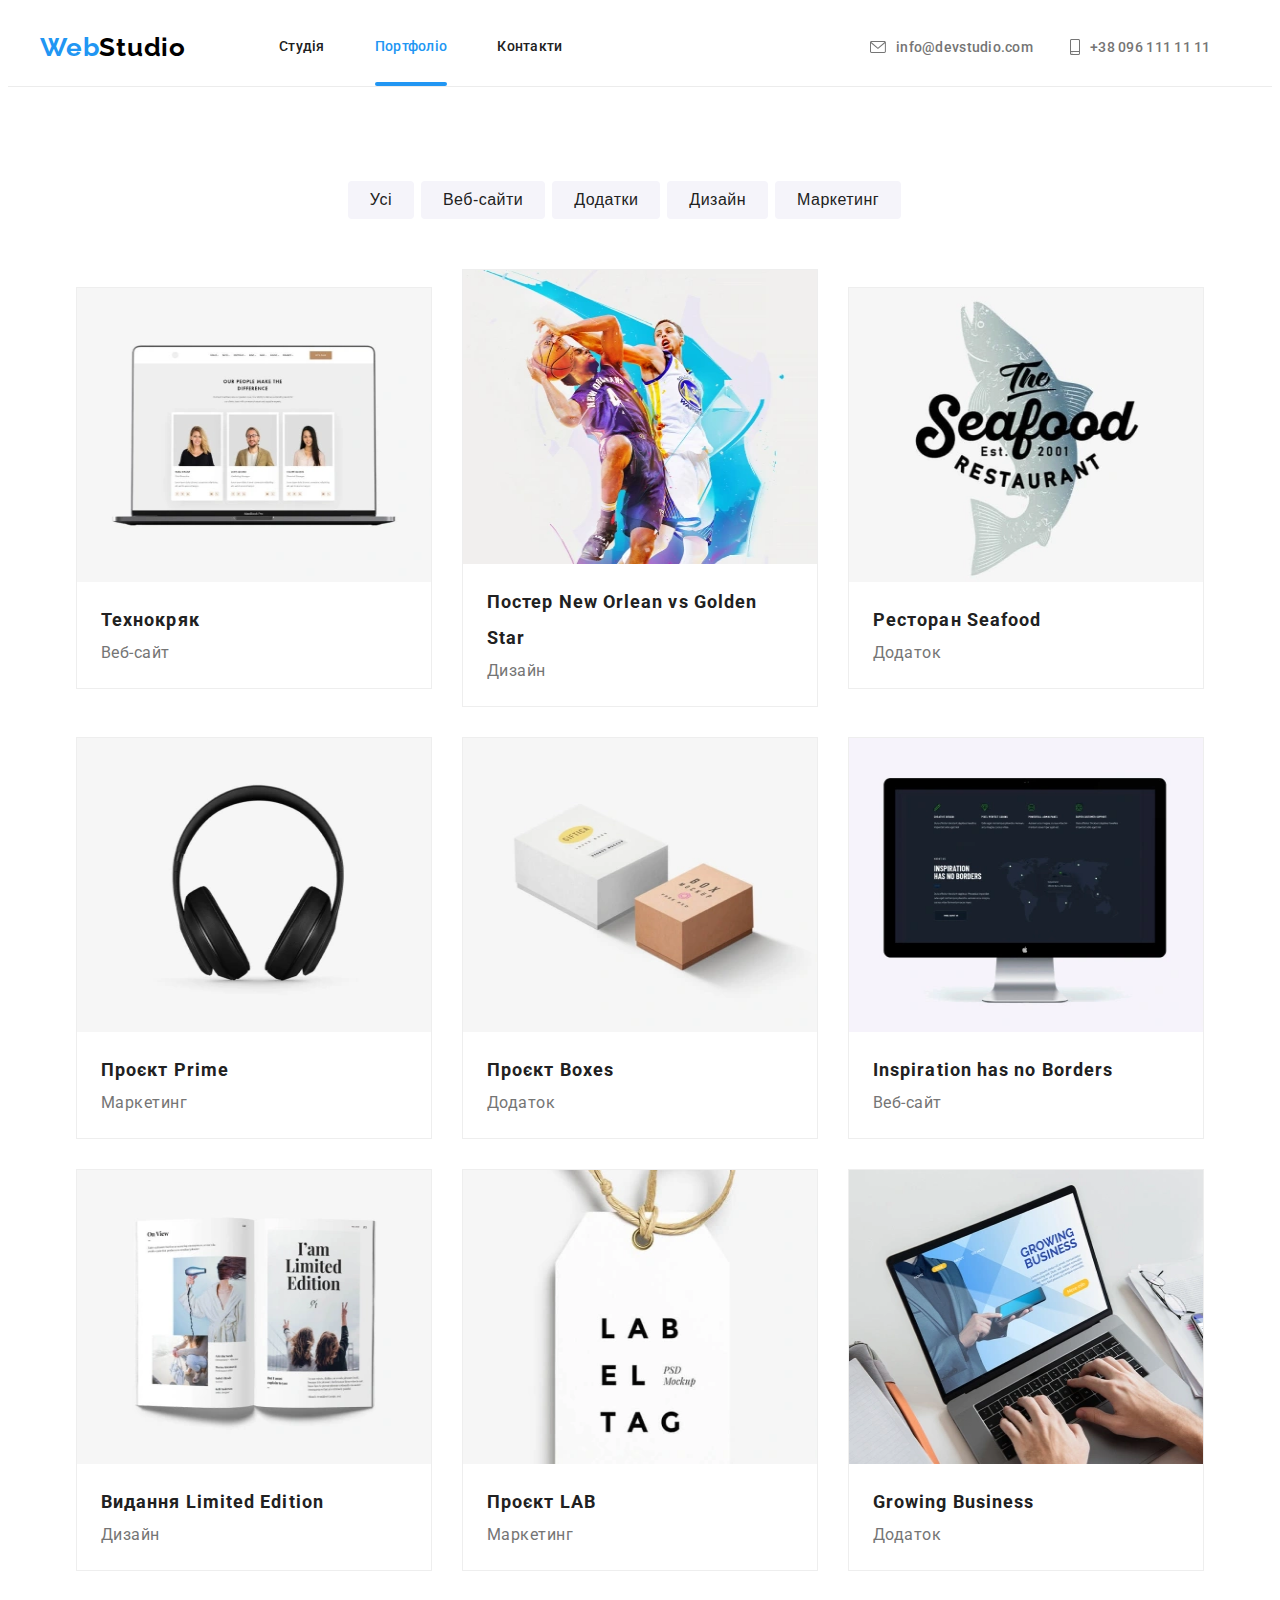
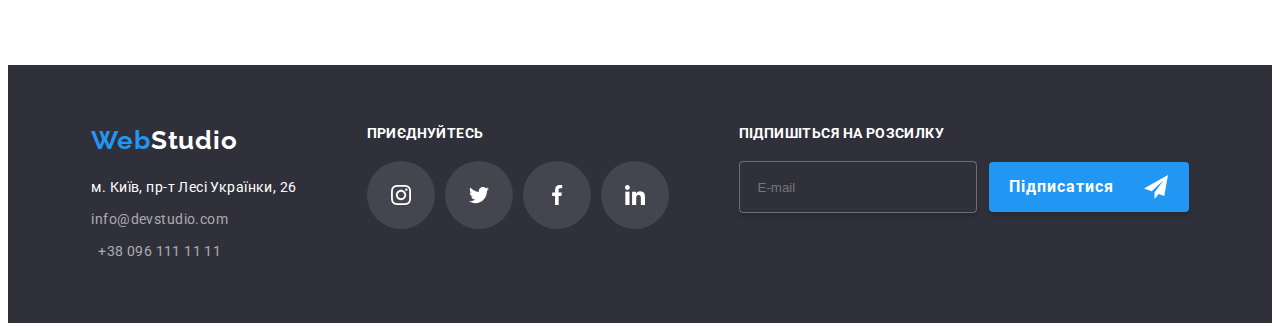
==== commit 7be32b51: "dz-15-16" ====
--- a/portfolio.html
+++ b/portfolio.html
@@ -134,7 +134,13 @@
                     ./images-for-portfolio/tablet/technocrack@tablet2x.webp 2x
                   "
                 />
-                <!-- <source> -->
+                <source
+                  media="(min-width: 1200px)"
+                  srcset="
+                    ./images-for-portfolio/dekstop/technocrack@dekstop1x.webp 1x,
+                    ./images-for-portfolio/dekstop/technocrack@dekstop2x.webp 2x
+                  "
+                />
                 <img
                   src="./images-for-portfolio/technocrack.webp"
                   alt="technocrack"
@@ -168,7 +174,13 @@
                     ./images-for-portfolio/tablet/poster@tablet2x.webp 2x
                   "
                 />
-                <!-- <source> -->
+                <source
+                media="(min-width: 1200px)"
+                srcset="
+                  ./images-for-portfolio/dekstop/poster@dekstop1x.webp 1x,
+                  ./images-for-portfolio/dekstop/poster@dekstop2x.webp 2x
+                "
+              />
                 <img
                   src="./images-for-portfolio/poster.webp"
                   alt="poster"
@@ -201,7 +213,13 @@
                     ./images-for-portfolio/tablet/restauraunt@tablet2x.webp 2x
                   "
                 />
-                <!-- <source> -->
+                <source
+                media="(min-width: 1200px)"
+                srcset="
+                  ./images-for-portfolio/dekstop/restauraunt@dekstop1x.webp 1x,
+                  ./images-for-portfolio/dekstop/restauraunt@dekstop2x.webp 2x
+                "
+              />
                 <img
                   src="./images-for-portfolio/restauraunt.webp"
                   alt="restauraunt"
@@ -234,7 +252,13 @@
                     ./images-for-portfolio/tablet/project-prime@tablet2x.webp 2x
                   "
                 />
-                <!-- <source> -->
+                <source
+                media="(min-width: 1200px)"
+                srcset="
+                  ./images-for-portfolio/dekstop/project-prime@dekstop1x.webp 1x,
+                  ./images-for-portfolio/dekstop/project-prime@dekstop2x.webp 2x
+                "
+              />
                 <img
                   src="./images-for-portfolio/project-Prime.webp"
                   alt="project-prime"
@@ -267,7 +291,13 @@
                     ./images-for-portfolio/tablet/project-boxes@tablet2x.webp 2x
                   "
                 />
-                <!-- <source> -->
+                <source
+                media="(min-width: 1200px)"
+                srcset="
+                  ./images-for-portfolio/dekstop/project-boxes@dekstop1x.webp 1x,
+                  ./images-for-portfolio/dekstop/project-boxes@dekstop2x.webp 2x
+                "
+              />
                 <img
                   src="./images-for-portfolio/project-boxes.webp"
                   alt="project-boxes"
@@ -300,7 +330,13 @@
                     ./images-for-portfolio/tablet/inspiration@tablet2x.webp 2x
                   "
                 />
-                <!-- <source> -->
+                <source
+                media="(min-width: 1200px)"
+                srcset="
+                  ./images-for-portfolio/dekstop/inspiration@dekstop1x.webp 1x,
+                  ./images-for-portfolio/dekstop/inspiration@dekstop2x.webp 2x
+                "
+              />
                 <img
                   src="./images-for-portfolio/inspiration.webp"
                   alt="inspiration"
@@ -333,7 +369,13 @@
                     ./images-for-portfolio/tablet/limited-edition@tablet2x.webp 2x
                   "
                 />
-                <!-- <source> -->
+                <source
+                media="(min-width: 1200px)"
+                srcset="
+                  ./images-for-portfolio/dekstop/limited-edition@dekstop1x.webp 1x,
+                  ./images-for-portfolio/dekstop/limited-edition@dekstop2x.webp 2x
+                "
+              />
                 <img
                   src="./images-for-portfolio/limited-Edition.webp"
                   alt="limited-Edition"
@@ -366,7 +408,13 @@
                     ./images-for-portfolio/tablet/project-lab@tablet2x.webp 2x
                   "
                 />
-                <!-- <source> -->
+                <source
+                media="(min-width: 1200px)"
+                srcset="
+                  ./images-for-portfolio/dekstop/project-lab@dekstop1x.webp 1x,
+                  ./images-for-portfolio/dekstop/project-lab@dekstop2x.webp 2x
+                "
+              />
                 <img
                   src="./images-for-portfolio/project-lab.webp"
                   alt="project-lab"
@@ -399,7 +447,13 @@
                     ./images-for-portfolio/tablet/growing-buisness@tablet2x.webp 2x
                   "
                 />
-                <!-- <source> -->
+                <source
+                media="(min-width: 1200px)"
+                srcset="
+                  ./images-for-portfolio/dekstop/growing-buisness@dekstop1x.webp 1x,
+                  ./images-for-portfolio/dekstop/growing-buisness@dekstop2x.webp 2x
+                "
+              />
                 <img
                   src="./images-for-portfolio/growing-buisness.webp"
                   alt="growing-buisness"
--- a/css/portfoilio.min.css
+++ b/css/portfoilio.min.css
@@ -1 +1 @@
-@keyframes animation-footer-input-holder{0%{transform:scale(1)}100%{transform:scale(1.1)}}.container{width:100%;margin:0 auto;padding-left:15px;padding-right:15px}@media screen and (min-width: 480px){.container{max-width:480px}}@media screen and (min-width: 768px){.container{max-width:768px}}@media screen and (min-width: 1200px){.container{max-width:1200px}}#bigbox{background-color:#fff;font-family:Roboto}h1,h2,h3,p,a{margin:0}li,ul{padding:0;margin:0;list-style:none}button{cursor:pointer}a{text-decoration:none}img{display:block;width:100%;max-width:100%;height:auto}.top{background-color:#fff;padding-top:10px;padding-bottom:10px}@media screen and (min-width: 768px){.top{padding-top:21px;padding-bottom:21px}}@media screen and (min-width: 1200px){.top{padding-top:24px;padding-bottom:24px}}.top__container{display:flex;align-items:center;justify-content:space-between;gap:0px;flex-wrap:nowrap;flex-direction:row}.top__logo{color:#2196f3;font-family:Raleway;font-size:24px;font-weight:700;line-height:normal;letter-spacing:.72px}@media screen and (min-width: 1200px){.top__logo{font-size:26px;letter-spacing:.78px}}.top__span{color:#212121}@media screen and (min-width: 1200px){.top__span{color:#000}}@media screen and (min-width: 768px){.top__link-now{color:#2196f3;font-family:Roboto;font-size:14px;font-weight:500;line-height:1.1;letter-spacing:.28px;position:relative;transition-duration:250ms;transition-timing-function:cubic-bezier(0.4, 0, 0.2, 1);transition-property:color}}.top__link-now::after{content:"";height:4px;width:100%;border-radius:2px;background-color:#2196f3;display:block;top:43px;left:0;position:absolute}.top__link{color:#212121;font-size:14px;font-weight:500;line-height:1.1;letter-spacing:.28px;position:relative;transition-duration:250ms;transition-timing-function:cubic-bezier(0.4, 0, 0.2, 1);transition-property:color,background-color}.top__link:focus{color:#2196f3;font-size:14px;font-weight:500;line-height:1.1;letter-spacing:.28px}.top__link:hover{color:#2196f3}.top__link::after{content:"";height:4px;width:100%;border-radius:2px;background-color:#2196f3;opacity:0;bottom:0;left:0;position:absolute;display:block;transition-property:opacity,transform;transition-duration:250ms;transition-timing-function:cubic-bezier(0.4, 0, 0.2, 1);transform:scale(0)}.top__email{width:16px;height:12px;display:inline;fill:#757575;margin-right:10px;transition-duration:250ms;transition-timing-function:cubic-bezier(0.4, 0, 0.2, 1);transition-property:fill}.top__phone{width:10px;height:16px;display:inline;fill:#757575;margin-right:10px;transition-duration:250ms;transition-timing-function:cubic-bezier(0.4, 0, 0.2, 1);transition-property:fill}.top__link:hover::after{opacity:1;transform:scale(1)}.top__link:focus::after{content:"";height:4px;width:100%;border-radius:2px;background-color:#2196f3;display:block;bottom:0;left:0;position:absolute;border:none;outline:none}.top__navigation{display:none}@media screen and (min-width: 768px){.top__navigation{display:flex;align-items:center;justify-content:center;gap:50px;flex-wrap:nowrap;margin-right:auto;margin-left:93px}}.top__telephone{color:#757575;font-size:14px;font-weight:500;line-height:normal;letter-spacing:.28px;transition-duration:250ms;transition-timing-function:cubic-bezier(0.4, 0, 0.2, 1);transition-property:color}.top__telephone:focus{color:#2196f3;font-size:14px;font-weight:500;line-height:normal;letter-spacing:.28px}.top__telephone:hover{color:#2196f3;font-size:14px;font-weight:500;line-height:normal;letter-spacing:.28px}.top__info{color:#757575;font-size:14px;font-weight:500;line-height:normal;letter-spacing:.28px;transition-duration:250ms;transition-timing-function:cubic-bezier(0.4, 0, 0.2, 1);transition-property:color}.top__info:focus{color:#2196f3;font-size:14px;font-weight:500;line-height:normal;letter-spacing:.28px}.top__info:hover{color:#2196f3;font-size:14px;font-weight:500;line-height:normal;letter-spacing:.28px}.top__list{display:none}@media screen and (min-width: 768px){.top__list{display:flex;align-items:start;justify-content:center;gap:10px;flex-wrap:nowrap;flex-direction:column}}@media screen and (min-width: 1200px){.top__list{display:flex;align-items:center;justify-content:center;gap:30px;flex-wrap:nowrap;flex-direction:row}}.top__item{width:170px;display:flex;align-items:center;justify-content:start;gap:0px;flex-wrap:nowrap;transition-duration:250ms;transition-timing-function:cubic-bezier(0.4, 0, 0.2, 1);transition-property:fill}.top__item:hover .top__email{fill:#2196f3}.top__item:hover .top__phone{fill:#2196f3}.top__burger{width:40px;height:40px}.menu-container{display:none;opacity:0;position:fixed;top:0;left:0;width:100%;height:100%;padding:32px;background-color:#fff;transform:translateX(100%);transition:transform 250ms ease-in-out}.menu-container.is-open{transform:translateX(0);display:block;opacity:1}.menu-container .menu-toggle{position:absolute;top:16px;right:16px;color:#fff}.menu-toggle{background-color:rgba(0,0,0,0);cursor:pointer;border:none;outline:none}@media screen and (min-width: 768px){.menu-toggle{display:none}}.portfolio{background-color:#fff;padding-top:60px;padding-bottom:60px;border-top:1px solid #ececec}@media screen and (min-width: 1200px){.portfolio{padding-top:94px;padding-bottom:94px}}.portfolio__list{display:flex;align-items:center;justify-content:flex-start;gap:8px;flex-wrap:wrap;max-width:326px;margin-bottom:40px}@media screen and (min-width: 768px){.portfolio__list{display:flex;align-items:center;justify-content:center;gap:8px;flex-wrap:nowrap;max-width:575px;margin-bottom:30px;height:38px;margin-left:81px;margin-right:81px}}@media screen and (min-width: 1200px){.portfolio__list{display:flex;align-items:center;justify-content:center;gap:7px;flex-wrap:nowrap;margin-left:297px;margin-right:297px;margin-bottom:50px}}.portfolio__button{color:#212121;background-color:#f5f4fa;text-align:center;font-size:16px;font-weight:500;line-height:26px;letter-spacing:.48px;border:none;border-radius:4px;padding-top:6px;padding-bottom:6px;padding-left:22px;padding-right:22px;transition-duration:250ms;transition-timing-function:cubic-bezier(0.4, 0, 0.2, 1);transition-property:box-shadow,background-color,color}.portfolio__button:hover{color:#fff;text-align:center;font-size:16px;font-weight:500;line-height:26px;letter-spacing:.48px;background-color:#2196f3;border-radius:4px;border-color:#f5f4fa;box-shadow:0 2px 2px 0 rgba(0,0,0,.12),0 1px 2px 0 rgba(0,0,0,.08),0 3px 1px 0 rgba(0,0,0,.1)}.portfolio__button:focus{color:#fff;text-align:center;font-size:16px;font-weight:500;line-height:26px;letter-spacing:.48px;background-color:#2196f3;border-radius:4px;border-color:#f5f4fa;box-shadow:0 2px 2px 0 rgba(0,0,0,.12),0 1px 2px 0 rgba(0,0,0,.08),0 3px 1px 0 rgba(0,0,0,.1)}.portfolio__list2{display:flex;align-items:center;justify-content:center;gap:30px;flex-wrap:wrap;flex-direction:column}@media screen and (min-width: 768px){.portfolio__list2{display:flex;align-items:center;justify-content:center;gap:30px;flex-wrap:wrap;flex-direction:row}}@media screen and (min-width: 1200px){.portfolio__list2{display:flex;align-items:center;justify-content:center;gap:30px;flex-wrap:wrap;flex-direction:row}}.portfolio__list2>:first-child{border:1px solid #eee;background:#fff;max-width:450px;position:relative;overflow:hidden;transition-duration:250ms;transition-timing-function:cubic-bezier(0.4, 0, 0.2, 1);transition-property:box-shadow}@media screen and (min-width: 768px){.portfolio__list2>:first-child{max-width:354px;height:440px}}@media screen and (min-width: 1200px){.portfolio__list2>:first-child{border:1px solid #eee;background:#fff;height:404px;width:calc((100% - 60px)/3);position:relative;overflow:hidden;transition-duration:250ms;transition-timing-function:cubic-bezier(0.4, 0, 0.2, 1);transition-property:box-shadow}}.portfolio__list2>:nth-child(2){border:1px solid #eee;background:#fff;max-width:450px;position:relative;overflow:hidden;transition-duration:250ms;transition-timing-function:cubic-bezier(0.4, 0, 0.2, 1);transition-property:box-shadow}@media screen and (min-width: 768px){.portfolio__list2>:nth-child(2){max-width:354px;height:440px}}@media screen and (min-width: 1200px){.portfolio__list2>:nth-child(2){border:1px solid #eee;background:#fff;height:404px;width:calc((100% - 60px)/3);position:relative;overflow:hidden;transition-duration:250ms;transition-timing-function:cubic-bezier(0.4, 0, 0.2, 1);transition-property:box-shadow}}.portfolio__item2{border:1px solid #eee;background:#fff;max-width:450px;position:relative;overflow:hidden;transition-duration:250ms;transition-timing-function:cubic-bezier(0.4, 0, 0.2, 1);transition-property:box-shadow}@media screen and (min-width: 768px){.portfolio__item2{max-width:354px;height:404px}}@media screen and (min-width: 1200px){.portfolio__item2{border:1px solid #eee;background:#fff;height:404px;width:calc((100% - 60px)/3);position:relative;overflow:hidden;transition-duration:250ms;transition-timing-function:cubic-bezier(0.4, 0, 0.2, 1);transition-property:box-shadow}}.portfolio__item2:hover{box-shadow:1px 4px 6px 0px rgba(0,0,0,.16),0px 4px 4px 0px rgba(0,0,0,.06),0px 1px 1px 0px rgba(0,0,0,.12)}.portfolio__img{width:370px;height:294px}.portfolio__text{color:#212121;font-size:18px;font-weight:700;line-height:36px;letter-spacing:1.08px;margin-top:20px;padding-left:24px;padding-right:24px}.portfolio__subtext{color:#757575;font-size:16px;font-weight:400;line-height:30px;letter-spacing:.48px;padding-bottom:20px;padding-left:24px;padding-right:24px;color:pin}.portfolio__item2:hover .portfolio__overlay-holder{opacity:1;transform:translateY(-25%)}.portfolio__overlay-holder{opacity:0;position:absolute;height:294px;top:18.5%;left:0;display:flex;align-items:center;justify-content:center;gap:0px;flex-wrap:nowrap;width:370px;height:294px;background-color:rgba(33,150,243,.9);padding-left:24px;padding-right:24px;transition-duration:250ms;transition-timing-function:cubic-bezier(0.4, 0, 0.2, 1);transition-property:opacity,transform}.portfolio__overlay-text{color:#fff;font-family:Roboto;font-size:18px;font-style:normal;font-weight:400;line-height:28px;letter-spacing:.54px}.footer{background-color:#2f303a;padding-top:60px;padding-bottom:60px}.footer_item{display:flex;flex-direction:column;align-items:center}.footer__tel-mail{flex-direction:column;display:flex;align-items:center;justify-content:center;gap:8px;flex-wrap:wrap}@media screen and (min-width: 1200px){.footer__tel-mail{display:flex;align-items:center;justify-content:center;gap:0px;flex-wrap:wrap}}.footer__title{margin-left:39px;margin-right:39px;color:#2196f3;font-family:Raleway;text-align:center;font-size:24px;font-weight:700;line-height:normal;letter-spacing:.78px}@media screen and (min-width: 1200px){.footer__title{font-size:26px;margin-left:0px;margin-right:0px;text-align:start}}.footer__span{color:#fff}.footer__address{color:#fff;font-size:14px;font-style:normal;font-weight:400;line-height:24px;letter-spacing:.42px;margin-top:20px;margin-bottom:8px}.footer__mailto{color:rgba(255,255,255,.6);font-size:14px;font-weight:400;line-height:24px;letter-spacing:.42px;margin-bottom:8px}.footer__telephone{color:rgba(255,255,255,.6);font-size:14px;font-weight:400;line-height:24px;letter-spacing:.42px}.footer__svg-item:hover .footer__svg{fill:#fff}.footer__svg-list{display:flex;align-items:center;justify-content:center;gap:10px;flex-wrap:nowrap}.footer__svg{width:20px;height:20px;fill:#fff;transition-duration:250ms;transition-timing-function:cubic-bezier(0.4, 0, 0.2, 1);transition-property:fill}.footer__svg-item:hover{background-color:#2196f3;border-radius:50%}.footer__svg-item:focus{background-color:#2196f3;border-radius:50%}.footer__svg-link{width:44px;height:44px;text-align:center;display:flex;align-items:center;justify-content:center;gap:0px;flex-wrap:nowrap;border-radius:50%;width:44px;height:44px;padding-left:12px;padding-top:12px;padding-right:12px;padding-bottom:12px;border-radius:50%;background-color:rgba(255,255,255,.1);transition-duration:250ms;transition-timing-function:cubic-bezier(0.4, 0, 0.2, 1);transition-property:border,background-color}.footer__svg-link:focus{outline:none;border:1px solid #2196f3;background-color:#2196f3}.footer__svg-item{border-radius:50%;transition-duration:250ms;transition-timing-function:cubic-bezier(0.4, 0, 0.2, 1);transition-property:border-radius,background-color}.footer__container{flex-direction:column;display:flex;align-items:center;justify-content:center;gap:70px;flex-wrap:nowrap}@media screen and (min-width: 768px){.footer__container{flex-direction:row;display:flex;align-items:flex-start;justify-content:center;gap:60px;flex-wrap:wrap}}@media screen and (min-width: 1200px){.footer__container{flex-direction:row;display:flex;align-items:center;justify-content:center;gap:70px;flex-wrap:nowrap}}.footer__item:nth-child(1){margin-right:0px}@media screen and (min-width: 768px){.footer__item:nth-child(1){margin-right:105px}}@media screen and (min-width: 1200px){.footer__item:nth-child(1){margin-right:0px;display:flex;justify-content:flex-start;align-items:flex-start;flex-direction:column}}.footer__subtext{color:#fff;text-align:center;margin-bottom:20px;font-family:Roboto;font-size:14px;font-style:normal;font-weight:700;line-height:normal;letter-spacing:.42px;text-transform:uppercase}@media screen and (min-width: 1200px){.footer__subtext{text-align:start;margin-right:90px}}.footer__input-holder{width:300px;height:50px;border-radius:4px;border:1px solid rgba(255,255,255,.3);background:rgba(33,150,243,0);box-shadow:0px 4px 4px 0px rgba(0,0,0,.15);display:flex;align-items:center;padding-left:16px}@media screen and (min-width: 768px){.footer__input-holder{width:450px}}@media screen and (min-width: 1200px){.footer__input-holder{width:358px;height:50px}}.footer__input{background-color:#2f303a;outline:none;border:none;color:rgba(255,255,255,.6)}.footer__emailinput-holder{max-width:450px;display:flex;align-items:center;flex-direction:column;justify-content:center;animation-name:animation-footer-input-holder;animation-timing-function:linear;animation-duration:1.5s;animation-iteration-count:infinite;animation-direction:alternate-reverse}@media screen and (min-width: 1200px){.footer__emailinput-holder{flex-direction:row}}.footer__svg-link:focus .footer__svg{fill:#fff}.footer_subs{text-align:start}.footer__button-holder{margin-top:20px}@media screen and (min-width: 1200px){.footer__button-holder{margin-top:0px}}.footer__button{border-radius:4px;background:#2196f3;box-shadow:0px 4px 4px 0px rgba(0,0,0,.15);width:200px;height:50px;border:none;color:#fff;text-align:center;font-family:Roboto;font-size:16px;font-style:normal;font-weight:700;line-height:30px;letter-spacing:.96px;fill:#fff;display:flex;align-items:center;justify-content:space-around}@media screen and (min-width: 1200px){.footer__button{margin-left:12px}}.footer__button-svg{width:24px;height:24px}.show{display:block}.menu{display:block;height:686px}.menu__list{display:flex;flex-direction:column;gap:32px}.menu__item{width:150px}.menu__text{color:#212121;font-family:Roboto;font-size:40px;font-style:normal;font-weight:500;line-height:normal;letter-spacing:.8px}.menu__text:hover{color:#2196f3}.menu__telephone{margin-top:200px;color:#2196f3;font-family:Roboto;font-size:34px;font-style:normal;font-weight:500;line-height:normal;letter-spacing:.68px}.menu__info{margin-top:32px;margin-bottom:64px;color:#757575;font-family:Roboto;font-size:24px;font-style:normal;font-weight:500;line-height:normal;letter-spacing:.48px}.menu__society{color:#2196f3;font-family:Roboto;font-size:18px;font-style:normal;font-weight:500;line-height:22px;letter-spacing:.36px}.menu__gap{width:1px;height:22px;background:rgba(33,33,33,.2)}.menu__society-container{display:flex;gap:10px;flex-wrap:wrap}.menu__svg{width:40px;height:40px}/*# sourceMappingURL=portfoilio.min.css.map */+@keyframes animation-footer-input-holder{0%{transform:scale(1)}100%{transform:scale(1.1)}}.container{width:100%;margin:0 auto;padding-left:15px;padding-right:15px}@media screen and (min-width: 480px){.container{max-width:480px}}@media screen and (min-width: 768px){.container{max-width:768px}}@media screen and (min-width: 1200px){.container{max-width:1200px}}#bigbox{background-color:#fff;font-family:Roboto}h1,h2,h3,p,a{margin:0}li,ul{padding:0;margin:0;list-style:none}button{cursor:pointer}a{text-decoration:none}img{display:block;width:100%;max-width:100%;height:auto}.top{background-color:#fff;padding-top:10px;padding-bottom:10px}@media screen and (min-width: 768px){.top{padding-top:21px;padding-bottom:21px}}@media screen and (min-width: 1200px){.top{padding-top:24px;padding-bottom:24px}}.top__container{display:flex;align-items:center;justify-content:space-between;gap:0px;flex-wrap:nowrap;flex-direction:row}.top__logo{color:#2196f3;font-family:Raleway;font-size:24px;font-weight:700;line-height:normal;letter-spacing:.72px}@media screen and (min-width: 1200px){.top__logo{font-size:26px;letter-spacing:.78px}}.top__span{color:#212121}@media screen and (min-width: 1200px){.top__span{color:#000}}@media screen and (min-width: 768px){.top__link-now{color:#2196f3;font-family:Roboto;font-size:14px;font-weight:500;line-height:1.1;letter-spacing:.28px;position:relative;transition-duration:250ms;transition-timing-function:cubic-bezier(0.4, 0, 0.2, 1);transition-property:color}}.top__link-now::after{content:"";height:4px;width:100%;border-radius:2px;background-color:#2196f3;display:block;top:43px;left:0;position:absolute}.top__link{color:#212121;font-size:14px;font-weight:500;line-height:1.1;letter-spacing:.28px;position:relative;transition-duration:250ms;transition-timing-function:cubic-bezier(0.4, 0, 0.2, 1);transition-property:color,background-color}.top__link:focus{color:#2196f3;font-size:14px;font-weight:500;line-height:1.1;letter-spacing:.28px}.top__link:hover{color:#2196f3}.top__link::after{content:"";height:4px;width:100%;border-radius:2px;background-color:#2196f3;opacity:0;bottom:0;left:0;position:absolute;display:block;transition-property:opacity,transform;transition-duration:250ms;transition-timing-function:cubic-bezier(0.4, 0, 0.2, 1);transform:scale(0)}.top__email{width:16px;height:12px;display:inline;fill:#757575;margin-right:10px;transition-duration:250ms;transition-timing-function:cubic-bezier(0.4, 0, 0.2, 1);transition-property:fill}.top__phone{width:10px;height:16px;display:inline;fill:#757575;margin-right:10px;transition-duration:250ms;transition-timing-function:cubic-bezier(0.4, 0, 0.2, 1);transition-property:fill}.top__link:hover::after{opacity:1;transform:scale(1)}.top__link:focus::after{content:"";height:4px;width:100%;border-radius:2px;background-color:#2196f3;display:block;bottom:0;left:0;position:absolute;border:none;outline:none}.top__navigation{display:none}@media screen and (min-width: 768px){.top__navigation{display:flex;align-items:center;justify-content:center;gap:50px;flex-wrap:nowrap;margin-right:auto;margin-left:93px}}.top__telephone{color:#757575;font-size:14px;font-weight:500;line-height:normal;letter-spacing:.28px;transition-duration:250ms;transition-timing-function:cubic-bezier(0.4, 0, 0.2, 1);transition-property:color}.top__telephone:focus{color:#2196f3;font-size:14px;font-weight:500;line-height:normal;letter-spacing:.28px}.top__telephone:hover{color:#2196f3;font-size:14px;font-weight:500;line-height:normal;letter-spacing:.28px}.top__info{color:#757575;font-size:14px;font-weight:500;line-height:normal;letter-spacing:.28px;transition-duration:250ms;transition-timing-function:cubic-bezier(0.4, 0, 0.2, 1);transition-property:color}.top__info:focus{color:#2196f3;font-size:14px;font-weight:500;line-height:normal;letter-spacing:.28px}.top__info:hover{color:#2196f3;font-size:14px;font-weight:500;line-height:normal;letter-spacing:.28px}.top__list{display:none}@media screen and (min-width: 768px){.top__list{display:flex;align-items:start;justify-content:center;gap:10px;flex-wrap:nowrap;flex-direction:column}}@media screen and (min-width: 1200px){.top__list{display:flex;align-items:center;justify-content:center;gap:30px;flex-wrap:nowrap;flex-direction:row}}.top__item{width:170px;display:flex;align-items:center;justify-content:start;gap:0px;flex-wrap:nowrap;transition-duration:250ms;transition-timing-function:cubic-bezier(0.4, 0, 0.2, 1);transition-property:fill}.top__item:hover .top__email{fill:#2196f3}.top__item:hover .top__phone{fill:#2196f3}.top__burger{width:40px;height:40px}.menu-container{display:none;opacity:0;position:fixed;top:0;left:0;width:100%;height:100%;padding:32px;background-color:#fff;transform:translateX(100%);transition:transform 250ms ease-in-out}.menu-container.is-open{transform:translateX(0);display:block;opacity:1}.menu-container .menu-toggle{position:absolute;top:16px;right:16px;color:#fff}.menu-toggle{background-color:rgba(0,0,0,0);cursor:pointer;border:none;outline:none}@media screen and (min-width: 768px){.menu-toggle{display:none}}.portfolio{background-color:#fff;padding-top:60px;padding-bottom:60px;border-top:1px solid #ececec}@media screen and (min-width: 1200px){.portfolio{padding-top:94px;padding-bottom:94px}}.portfolio__list{display:flex;align-items:center;justify-content:flex-start;gap:8px;flex-wrap:wrap;max-width:326px;margin-bottom:40px}@media screen and (min-width: 768px){.portfolio__list{display:flex;align-items:center;justify-content:center;gap:8px;flex-wrap:nowrap;max-width:575px;margin-bottom:30px;height:38px;margin-left:81px;margin-right:81px}}@media screen and (min-width: 1200px){.portfolio__list{display:flex;align-items:center;justify-content:center;gap:7px;flex-wrap:nowrap;margin-left:297px;margin-right:297px;margin-bottom:50px}}.portfolio__button{color:#212121;background-color:#f5f4fa;text-align:center;font-size:16px;font-weight:500;line-height:26px;letter-spacing:.48px;border:none;border-radius:4px;padding-top:6px;padding-bottom:6px;padding-left:22px;padding-right:22px;transition-duration:250ms;transition-timing-function:cubic-bezier(0.4, 0, 0.2, 1);transition-property:box-shadow,background-color,color}.portfolio__button:hover{color:#fff;text-align:center;font-size:16px;font-weight:500;line-height:26px;letter-spacing:.48px;background-color:#2196f3;border-radius:4px;border-color:#f5f4fa;box-shadow:0 2px 2px 0 rgba(0,0,0,.12),0 1px 2px 0 rgba(0,0,0,.08),0 3px 1px 0 rgba(0,0,0,.1)}.portfolio__button:focus{color:#fff;text-align:center;font-size:16px;font-weight:500;line-height:26px;letter-spacing:.48px;background-color:#2196f3;border-radius:4px;border-color:#f5f4fa;box-shadow:0 2px 2px 0 rgba(0,0,0,.12),0 1px 2px 0 rgba(0,0,0,.08),0 3px 1px 0 rgba(0,0,0,.1)}.portfolio__list2{display:flex;align-items:center;justify-content:center;gap:30px;flex-wrap:wrap;flex-direction:column}@media screen and (min-width: 768px){.portfolio__list2{display:flex;align-items:center;justify-content:flex-start;gap:30px;flex-wrap:wrap;flex-direction:row}}@media screen and (min-width: 1200px){.portfolio__list2{display:flex;align-items:center;justify-content:center;gap:30px;flex-wrap:wrap;flex-direction:row}}.portfolio__list2>:first-child{border:1px solid #eee;display:flex;flex-direction:column;flex-grow:1;background:#fff;max-width:450px;position:relative;overflow:hidden;transition-duration:250ms;transition-timing-function:cubic-bezier(0.4, 0, 0.2, 1);transition-property:box-shadow}@media screen and (min-width: 768px){.portfolio__list2>:first-child{max-width:354px}}@media screen and (min-width: 1200px){.portfolio__list2>:first-child{border:1px solid #eee;background:#fff;width:calc((100% - 60px)/3);position:relative;overflow:hidden;transition-duration:250ms;transition-timing-function:cubic-bezier(0.4, 0, 0.2, 1);transition-property:box-shadow}}.portfolio__item2{border:1px solid #eee;background:#fff;display:flex;flex-direction:column;flex-grow:1;max-width:450px;position:relative;overflow:hidden;transition-duration:250ms;transition-timing-function:cubic-bezier(0.4, 0, 0.2, 1);transition-property:box-shadow}@media screen and (min-width: 768px){.portfolio__item2{max-width:354px}}@media screen and (min-width: 1200px){.portfolio__item2{border:1px solid #eee;background:#fff;flex-basis:calc((100% - 60px)/3);position:relative;overflow:hidden;transition-duration:250ms;transition-timing-function:cubic-bezier(0.4, 0, 0.2, 1);transition-property:box-shadow}}.portfolio__item2:hover{box-shadow:1px 4px 6px 0px rgba(0,0,0,.16),0px 4px 4px 0px rgba(0,0,0,.06),0px 1px 1px 0px rgba(0,0,0,.12)}.portfolio__img{width:370px;height:294px}.portfolio__text{color:#212121;font-size:18px;font-weight:700;line-height:36px;letter-spacing:1.08px;margin-top:20px;padding-left:24px;padding-right:24px}.portfolio__subtext{color:#757575;font-size:16px;font-weight:400;line-height:30px;letter-spacing:.48px;padding-bottom:20px;padding-left:24px;padding-right:24px;color:pin}.portfolio__item2:hover .portfolio__overlay-holder{opacity:1;transform:translateY(-25%)}.portfolio__overlay-holder{opacity:0;position:absolute;height:294px;top:18.5%;left:0;display:flex;align-items:center;justify-content:center;gap:0px;flex-wrap:nowrap;width:370px;height:294px;background-color:rgba(33,150,243,.9);padding-left:24px;padding-right:24px;transition-duration:250ms;transition-timing-function:cubic-bezier(0.4, 0, 0.2, 1);transition-property:opacity,transform}.portfolio__overlay-text{color:#fff;font-family:Roboto;font-size:18px;font-style:normal;font-weight:400;line-height:28px;letter-spacing:.54px}.footer{background-color:#2f303a;padding-top:60px;padding-bottom:60px}.footer_item{display:flex;flex-direction:column;align-items:center}.footer__tel-mail{flex-direction:column;display:flex;align-items:center;justify-content:center;gap:8px;flex-wrap:wrap}@media screen and (min-width: 1200px){.footer__tel-mail{display:flex;align-items:center;justify-content:center;gap:0px;flex-wrap:wrap}}.footer__title{margin-left:39px;margin-right:39px;color:#2196f3;font-family:Raleway;text-align:center;font-size:24px;font-weight:700;line-height:normal;letter-spacing:.78px}@media screen and (min-width: 1200px){.footer__title{font-size:26px;margin-left:0px;margin-right:0px;text-align:start}}.footer__span{color:#fff}.footer__address{color:#fff;font-size:14px;font-style:normal;font-weight:400;line-height:24px;letter-spacing:.42px;margin-top:20px;margin-bottom:8px}.footer__mailto{color:rgba(255,255,255,.6);font-size:14px;font-weight:400;line-height:24px;letter-spacing:.42px;margin-bottom:8px}.footer__telephone{color:rgba(255,255,255,.6);font-size:14px;font-weight:400;line-height:24px;letter-spacing:.42px}.footer__svg-item:hover .footer__svg{fill:#fff}.footer__svg-list{display:flex;align-items:center;justify-content:center;gap:10px;flex-wrap:nowrap}.footer__svg{width:20px;height:20px;fill:#fff;transition-duration:250ms;transition-timing-function:cubic-bezier(0.4, 0, 0.2, 1);transition-property:fill}.footer__svg-item:hover{background-color:#2196f3;border-radius:50%}.footer__svg-item:focus{background-color:#2196f3;border-radius:50%}.footer__svg-link{width:44px;height:44px;text-align:center;display:flex;align-items:center;justify-content:center;gap:0px;flex-wrap:nowrap;border-radius:50%;width:44px;height:44px;padding-left:12px;padding-top:12px;padding-right:12px;padding-bottom:12px;border-radius:50%;background-color:rgba(255,255,255,.1);transition-duration:250ms;transition-timing-function:cubic-bezier(0.4, 0, 0.2, 1);transition-property:border,background-color}.footer__svg-link:focus{outline:none;border:1px solid #2196f3;background-color:#2196f3}.footer__svg-item{border-radius:50%;transition-duration:250ms;transition-timing-function:cubic-bezier(0.4, 0, 0.2, 1);transition-property:border-radius,background-color}.footer__container{flex-direction:column;display:flex;align-items:center;justify-content:center;gap:70px;flex-wrap:nowrap}@media screen and (min-width: 768px){.footer__container{flex-direction:row;display:flex;align-items:flex-start;justify-content:center;gap:60px;flex-wrap:wrap}}@media screen and (min-width: 1200px){.footer__container{flex-direction:row;display:flex;align-items:flex-start;justify-content:center;gap:70px;flex-wrap:nowrap}}.footer__item:nth-child(1){margin-right:0px}@media screen and (min-width: 768px){.footer__item:nth-child(1){margin-right:105px}}@media screen and (min-width: 1200px){.footer__item:nth-child(1){margin-right:0px;display:flex;justify-content:flex-start;align-items:flex-start;flex-direction:column}}.footer__subtext{color:#fff;text-align:center;margin-bottom:20px;font-family:Roboto;font-size:14px;font-style:normal;font-weight:700;line-height:normal;letter-spacing:.42px;text-transform:uppercase}@media screen and (min-width: 1200px){.footer__subtext{text-align:start;margin-right:90px}}.footer__input-holder{width:300px;height:50px;border-radius:4px;border:1px solid rgba(255,255,255,.3);background:rgba(33,150,243,0);box-shadow:0px 4px 4px 0px rgba(0,0,0,.15);display:flex;align-items:center;padding-left:16px}@media screen and (min-width: 768px){.footer__input-holder{width:450px}}@media screen and (min-width: 1200px){.footer__input-holder{width:358px;height:50px}}.footer__input{background-color:#2f303a;outline:none;border:none;color:rgba(255,255,255,.6)}.footer__emailinput-holder{max-width:450px;display:flex;align-items:center;flex-direction:column;justify-content:center;animation-name:animation-footer-input-holder;animation-timing-function:linear;animation-duration:1.5s;animation-iteration-count:infinite;animation-direction:alternate-reverse}@media screen and (min-width: 1200px){.footer__emailinput-holder{flex-direction:row}}.footer__svg-link:focus .footer__svg{fill:#fff}.footer_subs{text-align:start}.footer__button-holder{margin-top:20px}@media screen and (min-width: 1200px){.footer__button-holder{margin-top:0px}}.footer__button{border-radius:4px;background:#2196f3;box-shadow:0px 4px 4px 0px rgba(0,0,0,.15);width:200px;height:50px;border:none;color:#fff;text-align:center;font-family:Roboto;font-size:16px;font-style:normal;font-weight:700;line-height:30px;letter-spacing:.96px;fill:#fff;display:flex;align-items:center;justify-content:space-around}@media screen and (min-width: 1200px){.footer__button{margin-left:12px}}.footer__button-svg{width:24px;height:24px}.show{display:block}.menu{display:block;height:686px}.menu__list{display:flex;flex-direction:column;gap:32px}.menu__item{width:150px}.menu__text{color:#212121;font-family:Roboto;font-size:40px;font-style:normal;font-weight:500;line-height:normal;letter-spacing:.8px}.menu__text:hover{color:#2196f3}.menu__telephone{margin-top:200px;color:#2196f3;font-family:Roboto;font-size:34px;font-style:normal;font-weight:500;line-height:normal;letter-spacing:.68px}.menu__info{margin-top:32px;margin-bottom:64px;color:#757575;font-family:Roboto;font-size:24px;font-style:normal;font-weight:500;line-height:normal;letter-spacing:.48px}.menu__society{color:#2196f3;font-family:Roboto;font-size:18px;font-style:normal;font-weight:500;line-height:22px;letter-spacing:.36px}.menu__gap{width:1px;height:22px;background:rgba(33,33,33,.2)}.menu__society-container{display:flex;gap:10px;flex-wrap:wrap}.menu__svg{width:40px;height:40px}/*# sourceMappingURL=portfoilio.min.css.map */